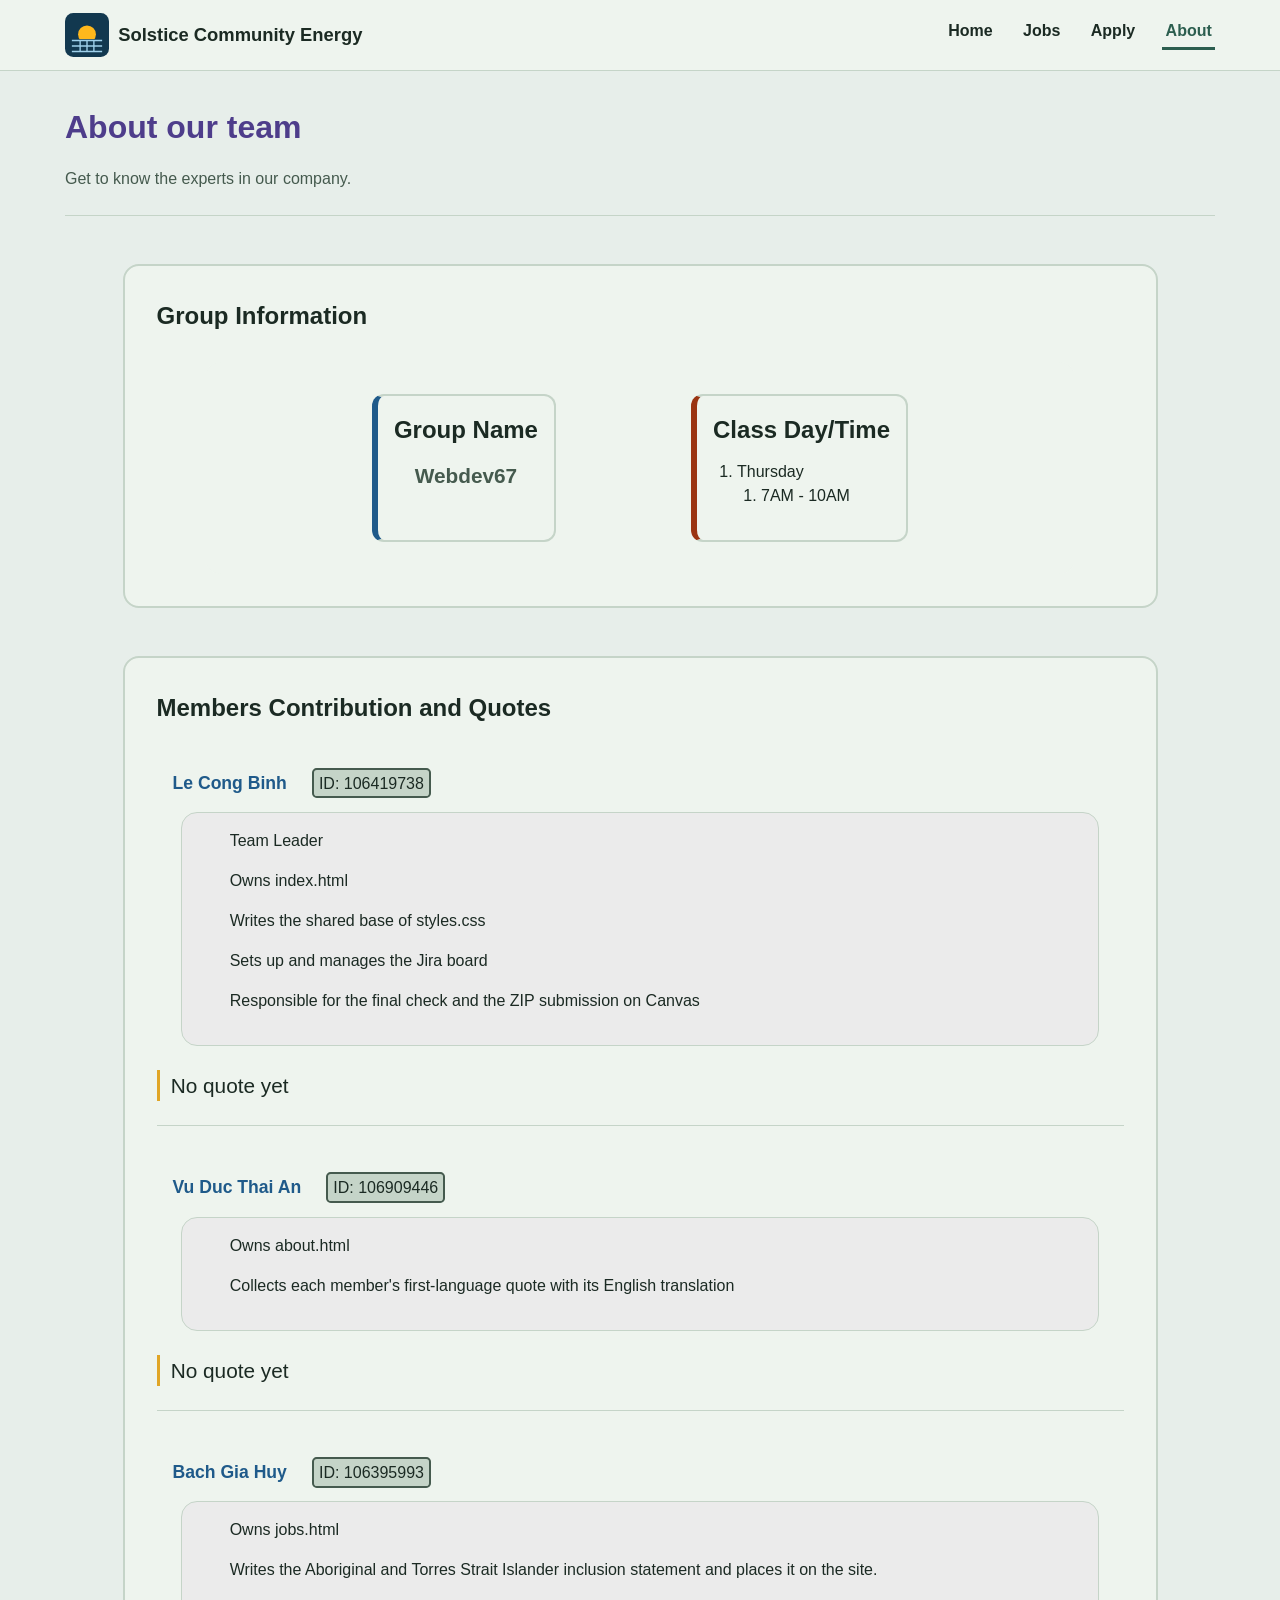
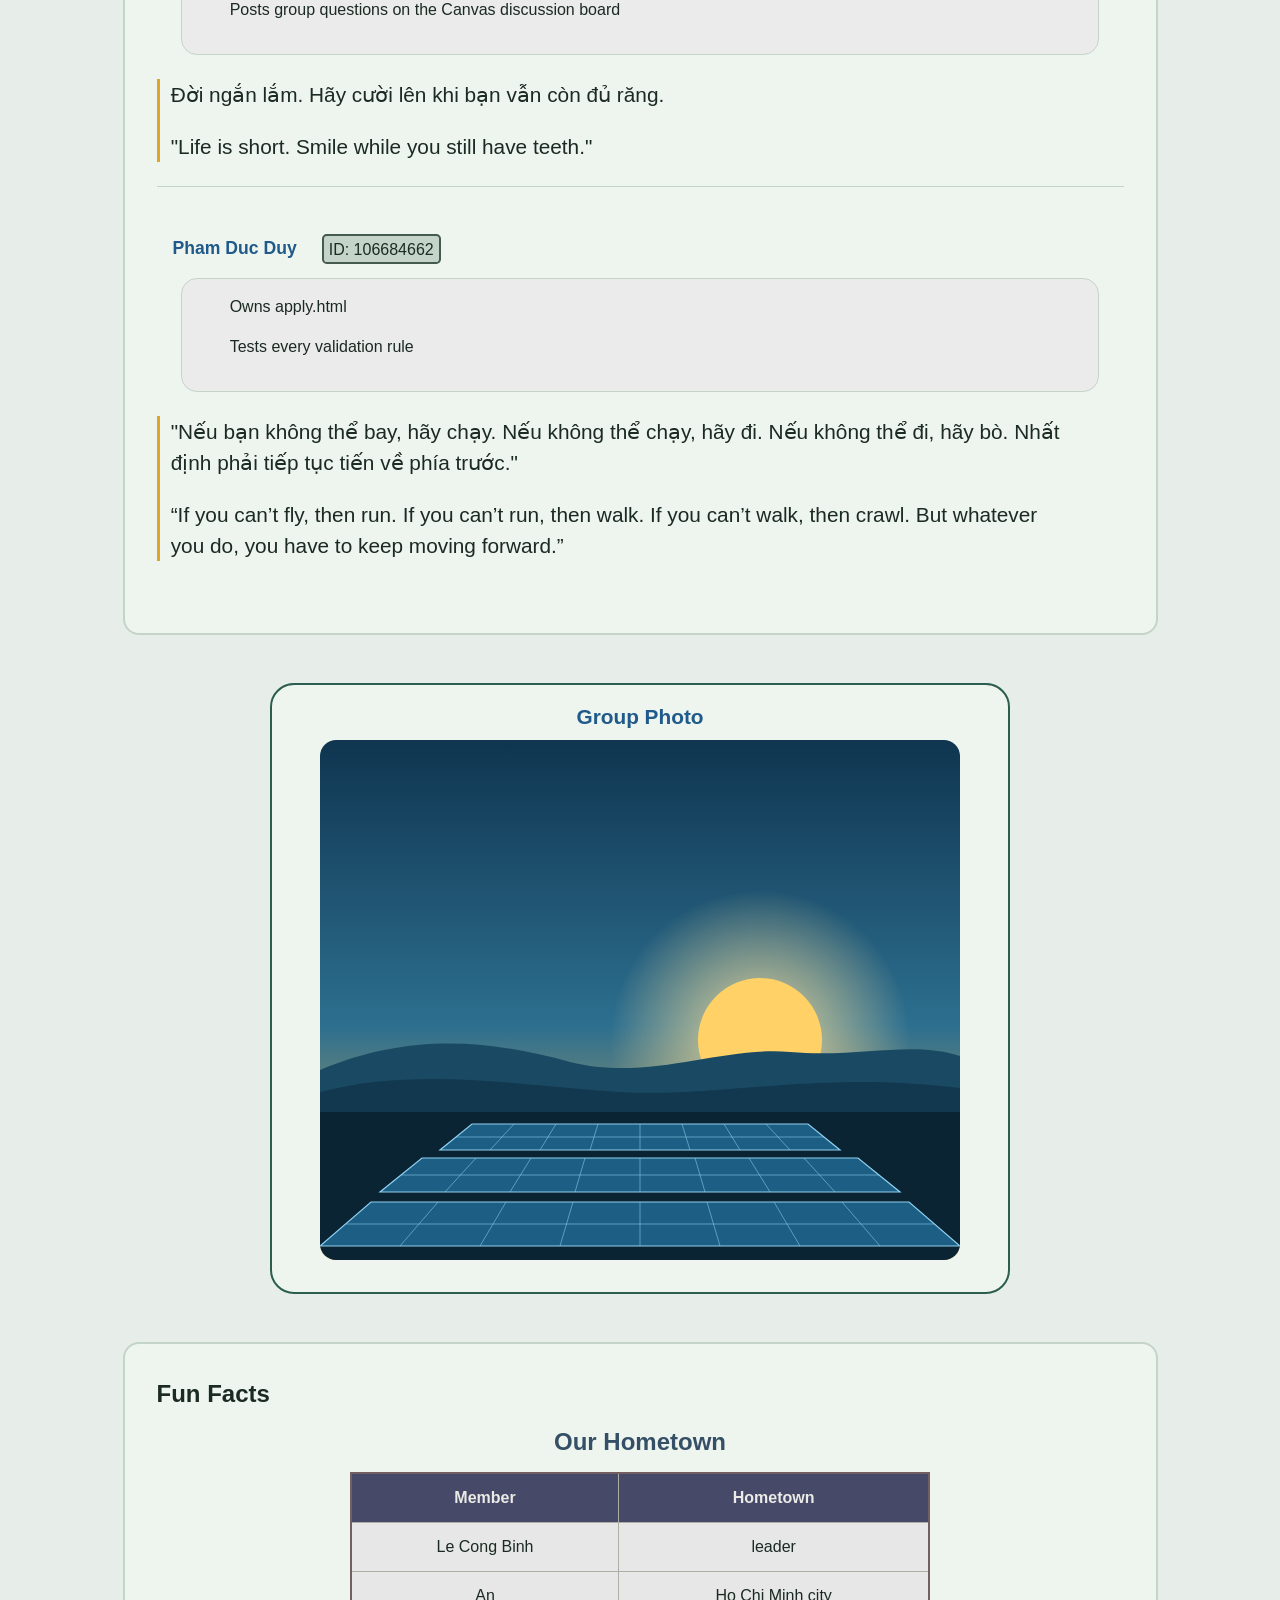
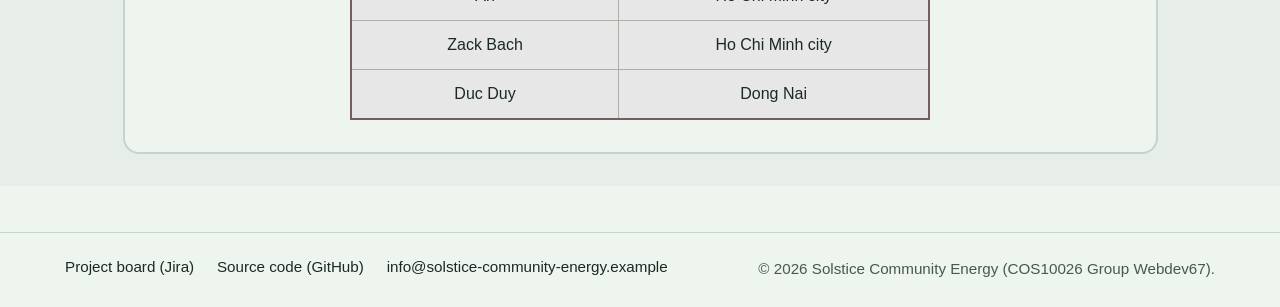
==== about.html @ 3aafe386 "pull from main" ====
<!DOCTYPE html>


<html lang="en-AU">


<head>

  <meta charset="utf-8">
  <meta name="viewport" content="width=device-width, initial-scale=1">
  <title>About | Solstice Community Energy Careers</title>
  <meta name="description" content="Meet the student team behind this fictional recruitment website.">

  <!-- EXTERNAL STYLESHEET -->
  <link rel="stylesheet" href="styles.css">


  <!-- EMBEDDED CSS -->
  <style>
    h1 {
        color: #4e3d8b;
    }
  </style>


</head>




<body class="page-about">


  <a class="skip-link" href="#main">Skip to main content</a>


  <header class="site-header">

    <div class="container header-inner">

      <!-- cOMPAMY LOGO AND NAME, CLICK WILL DIRECT TO HOME PAGE -->
      <a class="brand" href="index.html">
        <img src="images/logo.svg" width="44" height="44" alt="">
        <span>Solstice Community Energy</span>
      </a>


      <!-- NAV LINKS FOR HOME, JOBS, APPLY, ABOUT. -->
      <nav class="main-nav" aria-label="Main">
        <ul>
          <li><a href="index.html">Home</a></li>
          <li><a href="jobs.html">Jobs</a></li>
          <li><a href="apply.html">Apply</a></li>
          <li><a href="about.html" aria-current="page">About</a></li>
        </ul>
      </nav>


    </div>


  </header>

  <main id="main">

    <div class="container page-section">

      <h1>About our team</h1>

      <p class="SubTitle">Get to know the experts in our company.</p>

      <hr>


      <section class="section">
            <!-- Group's Class Day/Time using nested list -->

            <h2>Group Information</h2>

            <div class="section-row">

                <div class="GroupName">
                    <h2 id = "title">Group Name</h2>
                    <p id = "group-name">Webdev67</p>
                </div>

            
                <div class="ClassDayTime">
                    <h2>Class Day/Time</h2>

                    <ol>
                        <li>Thursday
                            <ol>
                                <li>7AM - 10AM</li>
                            </ol>
                        </li>
                    </ol>
                </div>

            </div>


        </section>


        <section class="section">
            <!-- Members' Contribution and Quotes -->

            <h2>Members Contribution and Quotes</h2>


            <dl class="member-section">

                <!-- INLINE CSS -->

                <!-- Cong Binh -->
                <dt>
                    <p style="display: inline;" class="StudentName">Le Cong Binh</p>
                    <p style="display: inline;" class="StudentID">ID: 106419738</p>
                </dt>
                <dd class="contributions">
                    <p>Team Leader</p>
                    <p>Owns index.html</p>
                    <p>Writes the shared base of styles.css</p>
                    <p>Sets up and manages the Jira board</p>
                    <p>Responsible for the final check and the ZIP submission on Canvas</p>
                </dd>

                <dd class="quote">
                    <p>No quote yet</p>
                </dd>

                <hr>

                <!-- Thai An -->
                <dt class="member-info">
                    <p class="StudentName">Vu Duc Thai An</p>
                    <p class="StudentID">ID: 106909446</p>
                </dt>
                <dd class="contributions">
                    <p>Owns about.html</p>
                    <p>Collects each member's first-language quote with its English translation</p>
                </dd>

                <dd class="quote">
                    <p>No quote yet</p>
                </dd>

                <hr>

                <!-- Gia Huy -->
                <dt class="member-info">
                    <p class="StudentName">Bach Gia Huy</p>
                    <p class="StudentID">ID: 106395993</p>
                </dt>
                <dd class="contributions">
                    <p>Owns jobs.html</p>
                    <p>Writes the Aboriginal and Torres Strait Islander inclusion statement and places it on the site.</p>
                    <p>Posts group questions on the Canvas discussion board</p>
                </dd>
                <dd class="quote">
                    <p>Đời ngắn lắm. Hãy cười lên khi bạn vẫn còn đủ răng.</p>
                    <p>"Life is short. Smile while you still have teeth."</p>
                </dd>

                <hr>

                <!-- Duc Duy -->
                <dt class="member-info">
                    <p class="StudentName">Pham Duc Duy</p>
                    <p class="StudentID">ID: 106684662</p>
                </dt>
                <dd class="contributions">
                    <p>Owns apply.html</p>
                    <p>Tests every validation rule</p>
                </dd>
                <dd class="quote">
                    <p>"Nếu bạn không thể bay, hãy chạy. Nếu không thể chạy, hãy đi. Nếu không thể đi, hãy bò. Nhất định phải tiếp tục tiến về phía trước."</p>
                    <p>“If you can’t fly, then run. If you can’t run, then walk. If you can’t walk, then crawl. But whatever you do, you have to keep moving forward.”</p>
                </dd>

            </dl>

        </section>


        <div>
            <figure class="GroupPhoto">
                <!-- Group Photo -->

                <figcaption>Group Photo</figcaption>
                <img src="./images/hero.svg" alt="placeholder photo for group photo">
            
            </figure>
        </div>


        <section class="section">

            <h2>Fun Facts</h2>

            <div class="FunFact">

                <table class="FunFactTable">
                    <caption>Our Hometown</caption>

                    <thead>

                        <tr>
                            <th>Member</th>
                            <th>Hometown</th>
                        </tr>

                    </thead>

                    <tbody>

                        <tr>
                            <td>Le Cong Binh</td>
                            <td>leader</td>
                        </tr>

                        <tr>
                            <td>An</td>
                            <td>Ho Chi Minh city</td>
                        </tr>

                        <tr>
                            <td>Zack Bach</td>
                            <td>Ho Chi Minh city</td>
                        </tr>

                        <tr>
                            <td>Duc Duy</td>
                            <td>Dong Nai</td>
                        </tr>

                    </tbody>
                </table>

            </div>

        </section>



    </div>


  </main>

  <footer class="site-footer">
    <div class="container footer-inner">
      <ul class="footer-links">
        <li><a href="https://defesttosiro.atlassian.net/jira/software/projects/RWP/boards/2/backlog" target="_blank">Project board (Jira)</a></li>
        <li><a href="https://github.com/congbinhle120203/COS10026_GroupProject1_Webdev67.git" target="_blank">Source code (GitHub)</a></li>
        <li><a href="mailto:info@solstice-community-energy.example">info@solstice-community-energy.example</a></li>
      </ul>
      <p>&copy; 2026 Solstice Community Energy (COS10026 Group Webdev67).</p>
    </div>
  </footer>
</body>
</html>
---- styles.css ----
/* ==========================================================================
   styles.css - Solstice Community Energy Careers
   COS10026 Applied Web Project Part 1 - Group G03 (Webdev67)
   ========================================================================== */


/* ==========================================================================
   1. COLOR VARIABLES & THEME
   ========================================================================== */
:root {
  --bg: #eef4ee;
  --ink: #1b2a23;
  --ink-muted: #455a4e;
  --primary: #2c5e4f;
  --accent: #e0a526;
  --line: #c5d4c8;
  --link: #1f5a8a;
  --focus: #9a3412;

  --font: Calibri, Arial, sans-serif;
  --font-mono: Consolas, monospace;
  --radius: 6px;
  --radius-lg: 12px;
  --maxw: 1150px;
}


/* ==========================================================================
   2. BASE STYLES
   ========================================================================== */
* {
  box-sizing: border-box;
}

body {
  margin: 0;
  font-family: var(--font);
  font-size: 16px;
  line-height: 1.5;
  color: var(--ink);
  background-color: var(--bg);
}

h1, h2, h3 {
  color: var(--ink);
  margin-top: 0;
}

h1 { font-size: 2em; margin-bottom: 0.5em; }
h2 { font-size: 1.5em; margin-bottom: 0.5em; }
h3 { font-size: 1.2em; margin-bottom: 0.5em; }

p {
  margin: 0 0 1em;
}

ul, ol {
  margin: 0 0 1em;
  padding-left: 1.5em;
}

li {
  margin-bottom: 0.35em;
}

a {
  color: var(--link);
}

a:hover {
  color: var(--primary);
}

img {
  max-width: 100%;
  height: auto;
  display: block;
}


.visually-hidden {
  position: absolute;
  width: 1px;
  height: 1px;
  padding: 0;
  margin: -1px;
  overflow: hidden;
  clip: rect(0, 0, 0, 0);
  white-space: nowrap;
  border: 0;
}


/* ==========================================================================
   3. LAYOUT CONTAINER
   ========================================================================== */
.container {
  width: 90%;
  max-width: var(--maxw);
  margin: 0 auto;
}

.page-section {
  padding: 2em 0;
}

.skip-link {
  position: absolute;
  top: -100px;
  left: 1rem;
  z-index: 9999;
  padding: 0.6rem 1.2rem;
  background-color: var(--primary);
  color: var(--bg);
  font-weight: bold;
  text-decoration: none;
  border-radius: 0 0 var(--radius) var(--radius);
  border: 2px solid var(--accent);
  transition: top 0.2s ease-in-out;
}


.skip-link:focus {
  top: 0;
  outline: 3px solid var(--focus);
  outline-offset: 2px;
}



/* ==========================================================================
   4. HEADER, NAVIGATION, BUTTONS & FOOTER
   ========================================================================== */
.site-header {
  background-color: var(--bg);
  border-bottom: 1px solid var(--line);
}

.header-inner {
  display: flex;
  flex-wrap: wrap;
  align-items: center;
  justify-content: space-between;
  padding: 0.8em 0;
}

.brand {
  display: flex;
  align-items: center;
  gap: 0.5em;
  color: var(--ink);
  font-size: 1.15em;
  font-weight: bold;
  text-decoration: none;
}

.main-nav ul {
  display: flex;
  flex-wrap: wrap;
  gap: 1.5em;
  margin: 0;
  padding: 0;
  list-style: none;
}

.main-nav a {
  display: inline-block;
  padding: 0.3em 0.2em;
  color: var(--ink);
  font-weight: bold;
  text-decoration: none;
  border-bottom: 3px solid transparent;
}

.main-nav a:hover {
  color: var(--primary);
  border-bottom-color: var(--primary);
}

.main-nav a[aria-current="page"] {
  color: var(--primary);
  border-bottom-color: var(--primary);
}

/* Buttons */
.button {
  display: inline-block;
  padding: 0.6em 1.2em;
  font-weight: bold;
  color: var(--bg);
  background-color: var(--primary);
  border: 2px solid var(--primary);
  border-radius: var(--radius);
  text-decoration: none;
  margin-right: 0.5em;
}

.button:hover {
  background-color: var(--ink);
  border-color: var(--ink);
  color: var(--bg);
}

/* Footer */
.site-footer {
  margin-top: 3em;
  padding: 1.5em 0;
  background-color: var(--bg);
  border-top: 1px solid var(--line);
  font-size: 0.95em;
}

.footer-inner {
  display: flex;
  flex-wrap: wrap;
  justify-content: space-between;
  align-items: center;
  gap: 1em;
}

.footer-links {
  display: flex;
  flex-wrap: wrap;
  gap: 1.5em;
  margin: 0;
  padding: 0;
  list-style: none;
}

.footer-links a {
  color: var(--ink);
  text-decoration: none;
}

.footer-links a:hover {
  text-decoration: underline;
}

.site-footer p {
  margin: 0;
  color: var(--ink-muted);
}


/* ==========================================================================
   5. PAGE: index.html (Owner: Le Cong Binh - Scope: .page-home)
   ========================================================================== */

/* hero banner */
.page-home .hero {
  padding: 2.5em 0;
  background-color: #d7e8dc;
  border-bottom: 2px solid var(--line);
}

/* two columns using flexbox */
.page-home .hero-inner {
  display: flex;
  align-items: center;
  justify-content: space-between;
  gap: 2em;
}

.page-home .hero-copy {
  flex: 1;
}

.page-home .hero-media {
  flex: 1;
}

.page-home .hero .lead {
  font-size: 1.1em;
  color: var(--ink-muted);
}

.page-home .hero-image {
  border-radius: 12px;
  border: 2px solid var(--line);
}

/* secondary outline button on home hero */
.page-home .button-secondary {
  background-color: transparent;
  color: var(--ink);
  border: 2px solid var(--ink-muted);
}

.page-home .button-secondary:hover {
  background-color: var(--line);
  color: var(--ink);
}

/* white box section */
.page-home .section {
  margin-top: 2em;
  padding: 1.5em;
  background-color: var(--bg);
  border: 2px solid var(--line);
  border-radius: 12px;
}

/* stats row using flexbox */
.page-home .stats-row {
  display: flex;
  flex-wrap: wrap;
  gap: 1em;
  margin-top: 1em;
}

.page-home .stat-box {
  flex: 1;
  min-width: 150px;
  padding: 1em;
  background-color: var(--bg);
  border: 1px solid var(--line);
  border-radius: 6px;
  text-align: center;
}

.page-home .stat-number {
  font-size: 1.6em;
  font-weight: bold;
  color: var(--primary);
  margin-bottom: 0.2em;
}

.page-home .stat-label {
  margin-bottom: 0;
  color: var(--ink-muted);
}

/* projects table */
.page-home .data-table {
  width: 100%;
  border-collapse: collapse;
  margin-top: 1em;
}

.page-home .data-table caption {
  text-align: left;
  font-weight: bold;
  padding-bottom: 0.5em;
}

.page-home .data-table th,
.page-home .data-table td {
  padding: 0.6em;
  border: 1px solid var(--line);
  text-align: left;
}

.page-home .data-table thead th {
  background-color: var(--primary);
  color: var(--bg);
}

.page-home .data-table tbody th,
.page-home .data-table tfoot th,
.page-home .data-table tfoot td {
  background-color: var(--bg);
  font-weight: bold;
}


/* ==========================================================================
   6. PAGE: jobs.html (Owner: Bach Gia Huy - Scope: .page-jobs)
   ========================================================================== */
.page-jobs .jobs-header {
  padding: 2.5rem 0 1.5rem;
  border-bottom: 1px solid var(--line);
  margin-bottom: 2rem;
}

.page-jobs .jobs-intro {
  color: var(--ink-muted);
  font-size: 1.15rem;
  max-width: 42rem;
  margin-bottom: 0;
}

.page-jobs .jobs-layout {
  padding-bottom: 2rem;
}

/* Mandatory Clearfix for 25% Floated Aside */
.page-jobs .jobs-layout::after {
  content: "";
  display: table;
  clear: both;
}

.page-jobs .jobs-main {
  width: 71%;
  float: left;
}

/* Floated Sidebar Aside (25% Width Float Right) */
.page-jobs aside.jobs-sidebar {
  width: 25%;
  float: right;
  margin: 0 0 2rem 4%;
  padding: 1.5rem;
  background-color: var(--bg);
  border: 2px solid var(--primary);
  border-top: 6px solid var(--accent);
  border-radius: var(--radius-lg);
}

.page-jobs aside.jobs-sidebar h2 {
  font-size: 1.3rem;
  color: var(--primary);
  margin-top: 0;
  margin-bottom: 0.75rem;
}

.page-jobs aside.jobs-sidebar h3 {
  font-size: 1.05rem;
  margin-top: 1.25rem;
  margin-bottom: 0.5rem;
  color: var(--ink);
}

.page-jobs aside.jobs-sidebar p {
  font-size: 0.95rem;
  color: var(--ink-muted);
}

/* Job Description Cards */
.page-jobs .job-card {
  background-color: var(--bg);
  border: 1px solid var(--line);
  border-left: 5px solid var(--primary);
  border-radius: var(--radius-lg);
  padding: 2rem;
  margin-bottom: 2rem;
}

.page-jobs .job-card:nth-of-type(even) {
  border-left-color: var(--accent);
}

.page-jobs .job-card-header {
  display: flex;
  flex-wrap: wrap;
  justify-content: space-between;
  align-items: flex-start;
  gap: 0.75rem 1rem;
  padding-bottom: 1rem;
  margin-bottom: 1.25rem;
  border-bottom: 1px solid var(--line);
}

.page-jobs .job-card h2 {
  font-size: 1.6rem;
  color: var(--ink);
  margin: 0;
}

.page-jobs .job-ref {
  display: inline-block;
  font-family: var(--font-mono);
  font-size: 0.9rem;
  font-weight: bold;
  letter-spacing: 0.05em;
  color: var(--primary);
  background-color: var(--bg);
  border: 1px solid var(--primary);
  padding: 0.25rem 0.65rem;
  border-radius: var(--radius);
}

.page-jobs .job-meta {
  display: flex;
  flex-wrap: wrap;
  gap: 0.5rem 1.5rem;
  list-style: none;
  padding: 0;
  margin: 0 0 1.25rem;
  font-size: 0.95rem;
  color: var(--ink-muted);
}

.page-jobs .job-meta strong {
  color: var(--ink);
}

.page-jobs .job-card h3 {
  font-size: 1.15rem;
  color: var(--primary);
  margin-top: 1.5rem;
  margin-bottom: 0.5rem;
}

.page-jobs .job-card ul,
.page-jobs .job-card ol,
.page-jobs aside.jobs-sidebar ul,
.page-jobs aside.jobs-sidebar ol {
  margin: 0 0 1.25rem;
  padding-left: 1.4rem;
}

.page-jobs .job-card ul li::marker {
  color: var(--primary);
}

.page-jobs .job-card ol li::marker,
.page-jobs aside.jobs-sidebar ol li::marker {
  color: var(--primary);
  font-weight: bold;
}

.page-jobs .job-actions {
  margin-top: 1.5rem;
  padding-top: 1.25rem;
  border-top: 1px solid var(--line);
  display: flex;
  flex-wrap: wrap;
  gap: 0.75rem;
}

/* Acknowledgement of Country Card */
.page-jobs .country-ack {
  clear: both;
  background-color: var(--bg);
  border: 1px dashed var(--line);
  border-left: 4px solid var(--accent);
  border-radius: 0.5rem;
  padding: 1.5rem 1.75rem;
  margin-bottom: 2rem;
}

.page-jobs .country-heading {
  margin-top: 0;
  margin-bottom: 0.6rem;
  font-size: 1.15rem;
  color: var(--ink);
}

.page-jobs .country-ack p {
  margin: 0;
  font-size: 0.95rem;
  line-height: 1.6;
  color: var(--ink-muted);
}



/* ==========================================================================
   7. PAGE: apply.html (Owner: Pham Duc Duy - Scope: .page-apply)
   ========================================================================== */
.page-apply .page-intro{
  text-align: center;
  font-size: 2.25rem;
  font-family: Georgia, serif;
  color: black;
  margin: 0 auto 0.5rem auto;
}
.page-apply #description {
  text-align: center;
  max-width: 42rem;
  margin: 0 auto 2rem auto;
}

.page-apply h2{
  font-size: 1.75rem;
  color: #1a1a1a;
  margin-top: 0;
  margin-bottom: 1.5rem;
  border-bottom: 1px solid gray;
  padding-bottom: 0.5rem;
}

.page-apply .apply_form {
  max-width: 750px;
  margin: 0 auto;
  background-color: white;
  border: 1px solid #d0d7de;
  border-left: 6px solid #1e4d40;
  border-radius: 12px;
  padding: 2rem;
  box-shadow: 0 4px 12px rgba(0, 0, 0, 0.05);
  box-sizing: border-box;  
}
.page-apply .information {
  display: grid;
  grid-template-columns: repeat(2, 1fr);
  gap: 1.25rem 1.5rem;
  border: none;
  padding: 0;
  margin: 0;
}
.page-apply .information > p:first-child,
.page-apply .information p:nth-child(6),
.page-apply .gender_form,
.page-apply .skills_form {
  grid-column: 1 / -1;
}

.page-apply .information legend {
  font-weight: bold;
  font-size: 1.25rem;
  padding: 0 0.5rem;
  text-align: center;
}
.page-apply .apply_form p {
  display: flex;
  flex-direction: column;
  gap: 0.4rem;
  margin: 0;
}

.page-apply .apply_form label {
  font-weight: 600;
  font-size: 1rem;
  color: #222222;
}

.page-apply .apply_form input[type="text"],
.page-apply .apply_form input[type="email"],
.page-apply .apply_form input[type="tel"],
.page-apply .apply_form input[type="date"],
.page-apply .apply_form select,
.page-apply .apply_form textarea {
  width: 100%; 
  padding: 0.65rem 0.85rem;
  border: 1px solid #b0bec5;
  border-radius: 8px;
  font-size: 1rem;
  background-color: white;
  box-sizing: border-box;
}

.page-apply .required {
  color: #d9383a;
  font-weight: bold;
  margin-left: 0.25rem;
}

.page-apply .apply_form textarea {
  min-height: 90px;
  resize: none;
  margin-top: 0.4rem;
}
.page-apply .gender_form {
  grid-column: auto;
  margin: 0;
}
.page-apply .gender_form,
.page-apply .skills_form {
  border: 1px solid #d0d7de;
  border-radius: 8px;
  padding: 1rem 1.25rem;
  margin: 0.5rem 0;
  background-color: white;
  display: flex;
  flex-wrap: wrap;
  gap: 1.5rem;
  align-items: center;
}

.page-apply .gender_form legend,
.page-apply .skills_form legend {
  font-weight: bold;
  font-size: 1rem;
  padding: 0 0.5rem;
  color: black;
}

.page-apply .skills_form, 
.page-apply .gender_form {
  display: flex;
  flex-wrap: wrap;
  gap: 1.5rem;
  align-items: center;
}

.page-apply .gender_form label,
.page-apply .skills_form label {
  display: inline-flex;
  align-items: center;
  gap: 0.4rem;
  font-weight: normal;
  font-size: 0.9rem;
  cursor: pointer;
}

.page-apply .skills_form label:last-child {
  width: 100%;
  display: flex;
  flex-direction: column;
  align-items: flex-start;
  font-weight: 600;
  margin-top: 0.5rem;
}

.page-apply input[type="radio"],
.page-apply input[type="checkbox"] {
  accent-color: #1e4d40;
  width: 1.05rem;
  height: 1.05rem;
}

.page-apply input[type="submit"],
.page-apply input[type="reset"] {
  font-weight: bold;
  font-size: 0.95rem;
  padding: 0.65rem 1.75rem;
  border-radius: 20px;
  margin-top: 1.5rem;
  margin-right: 0.5rem;
  cursor: pointer;
}

.page-apply input[type="submit"] {
  background-color: green;
  color: white;
  border: none;
}

.page-apply input[type="submit"]:hover {
  background-color: darkgreen;
}

.page-apply input[type="reset"] {
  border: 1px solid gray;
}

.page-apply input[type="reset"]:hover {
  background-color: rgb(227, 224, 224);
}
/* ==========================================================================
   8. PAGE: about.html (Owner: Vu Duc Thai An - Scope: .page-about)
   ========================================================================== */

.page-about main {
  background-color: #e7eeea;
}

.page-about .section {
  display: flex;
  flex-direction: column;
  width: 90%;
  max-width: var(--maxw);
  margin: 3rem auto auto;
  padding: 2rem;
  background-color: var(--bg);
  border-radius: 1rem;
  border: 2px solid var(--line);
}

.page-about .section-row {
  display: flex;
  flex-wrap: nowrap;
  justify-content: space-evenly;
  width: 90%;
  max-width: var(--maxw);
  margin: 1rem auto auto;
  padding: 2rem;
  background-color: var(--bg);
  border-radius: 1rem;
}

.page-about .SubTitle {
  color: var(--ink-muted);
}

.page-about #group-name {
  text-align: center;
  font-size: 1.3rem;
  font-weight: bold;
  color: var(--ink-muted);
}

.page-about .member-section dt {
  margin: 1rem;
}

.page-about .StudentID {
  width: auto;
  text-align: center;
  margin: 0.5rem 1.3rem;
  border: 2px solid var(--ink-muted);
  padding: 0.3rem;
  border-radius: 0.3em;
  background-color: var(--line);
}

.page-about .StudentName {
  font-size: 1.1rem;
  font-weight: bold;
  color: var(--link);
}

.page-about .quote {
  margin: 1.5rem 0;
  width: 95%;
  padding-left: 0.7rem;
  border-left: 3px solid var(--accent);
  font-size: 1.3rem;
}

.page-about hr {
  margin: 1.5rem 0 3rem;
  border: none;
  border-top: 1px solid var(--line);
}

.page-about div.GroupName {
  border: 2px solid var(--line);
  border-radius: var(--radius-lg);
  background-color: var(--bg);
  border-left-color: var(--link);
  border-left-width: var(--radius);
  padding: 1rem;
}

.page-about div.ClassDayTime {
  border: 2px solid var(--line);
  border-radius: var(--radius-lg);
  background-color: var(--bg);
  border-left-color: var(--focus);
  border-left-width: var(--radius);
  padding: 1rem;
}

.page-about .member-info p {
  display: inline;
}

.page-about .contributions {
  margin: auto;
  width: 95%;
  padding: 1rem 3rem;
  background-color: #ebebeb;
  border-radius: 1rem;
  border: 1px solid var(--line);
}

.page-about figure.GroupPhoto {
  display: flex;
  flex-direction: column;
  align-items: center;
  text-align: center;
  width: fit-content;
  margin: 3rem auto;
  border: 2px solid var(--primary);
  border-radius: 1.5rem;
  padding: 1rem 3rem 2rem;
  background-color: var(--bg);
}

.page-about figure.GroupPhoto figcaption {
  font-weight: bold;
  font-size: 1.3rem;
  color: var(--link);
  margin-bottom: 0.5rem;
}

.page-about figure.GroupPhoto img {
  border-radius: 1rem;
}

.page-about .FunFact {
  display: flex;
  flex-direction: column;
  align-items: center;
}

.page-about .FunFactTable {
  border: 2px solid #735f5f;
  background-color: #e7e7e7;
  width: 60%;
  text-align: center;
  border-collapse: collapse;
}

.page-about .FunFactTable caption {
  font-size: 1.5rem;
  font-weight: bold;
  color: #355066;
  margin-bottom: 0.75rem;
}

.page-about .FunFactTable th,
.page-about .FunFactTable td {
  padding: 0.75rem;
  border: 1px solid #aeada6;
}

.page-about .FunFactTable thead {
  background-color: #464967;
  color: #eaeae6;
}

.page-about .FunFactTable td:hover, .page-about .FunFactTable th:hover {
  background-color: #e0a526;
}


/* ==========================================================================
   9. RESPONSIVE MEDIA QUERIES
   ========================================================================== */
@media (max-width: 768px) {
  .page-home .hero-inner {
    flex-direction: column;
    text-align: center;
  }
}

@media screen and (max-width: 768px) {
  .page-apply .apply_form {
    padding: 1.25rem;
  }

  .page-apply .information {
    grid-template-columns: 1fr;
    gap: 1rem;
  }

  .page-apply .gender_form {
    flex-direction: column;
    align-items: flex-start;
    gap: 0.75rem;
  }

  .page-apply input[type="submit"],
  .page-apply input[type="reset"] {
    width: 100%;
    margin-right: 0;
  }
}
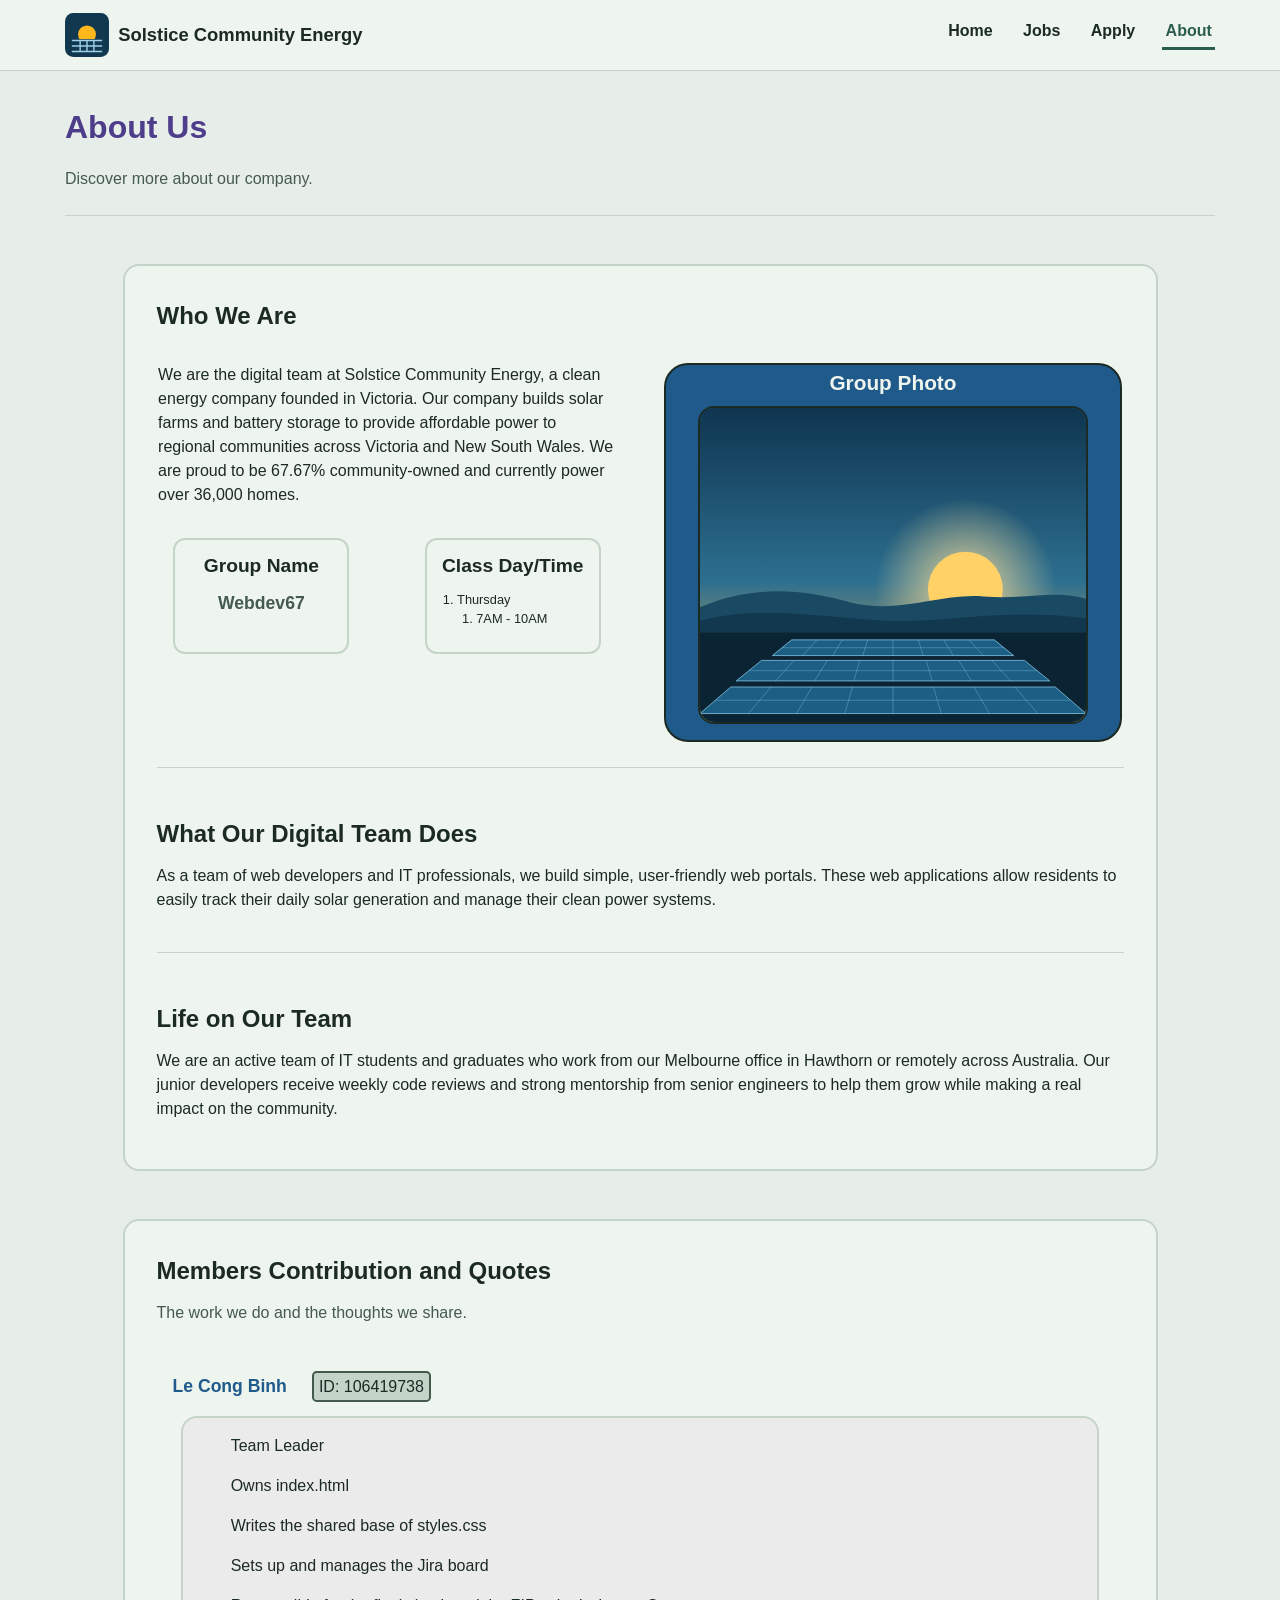
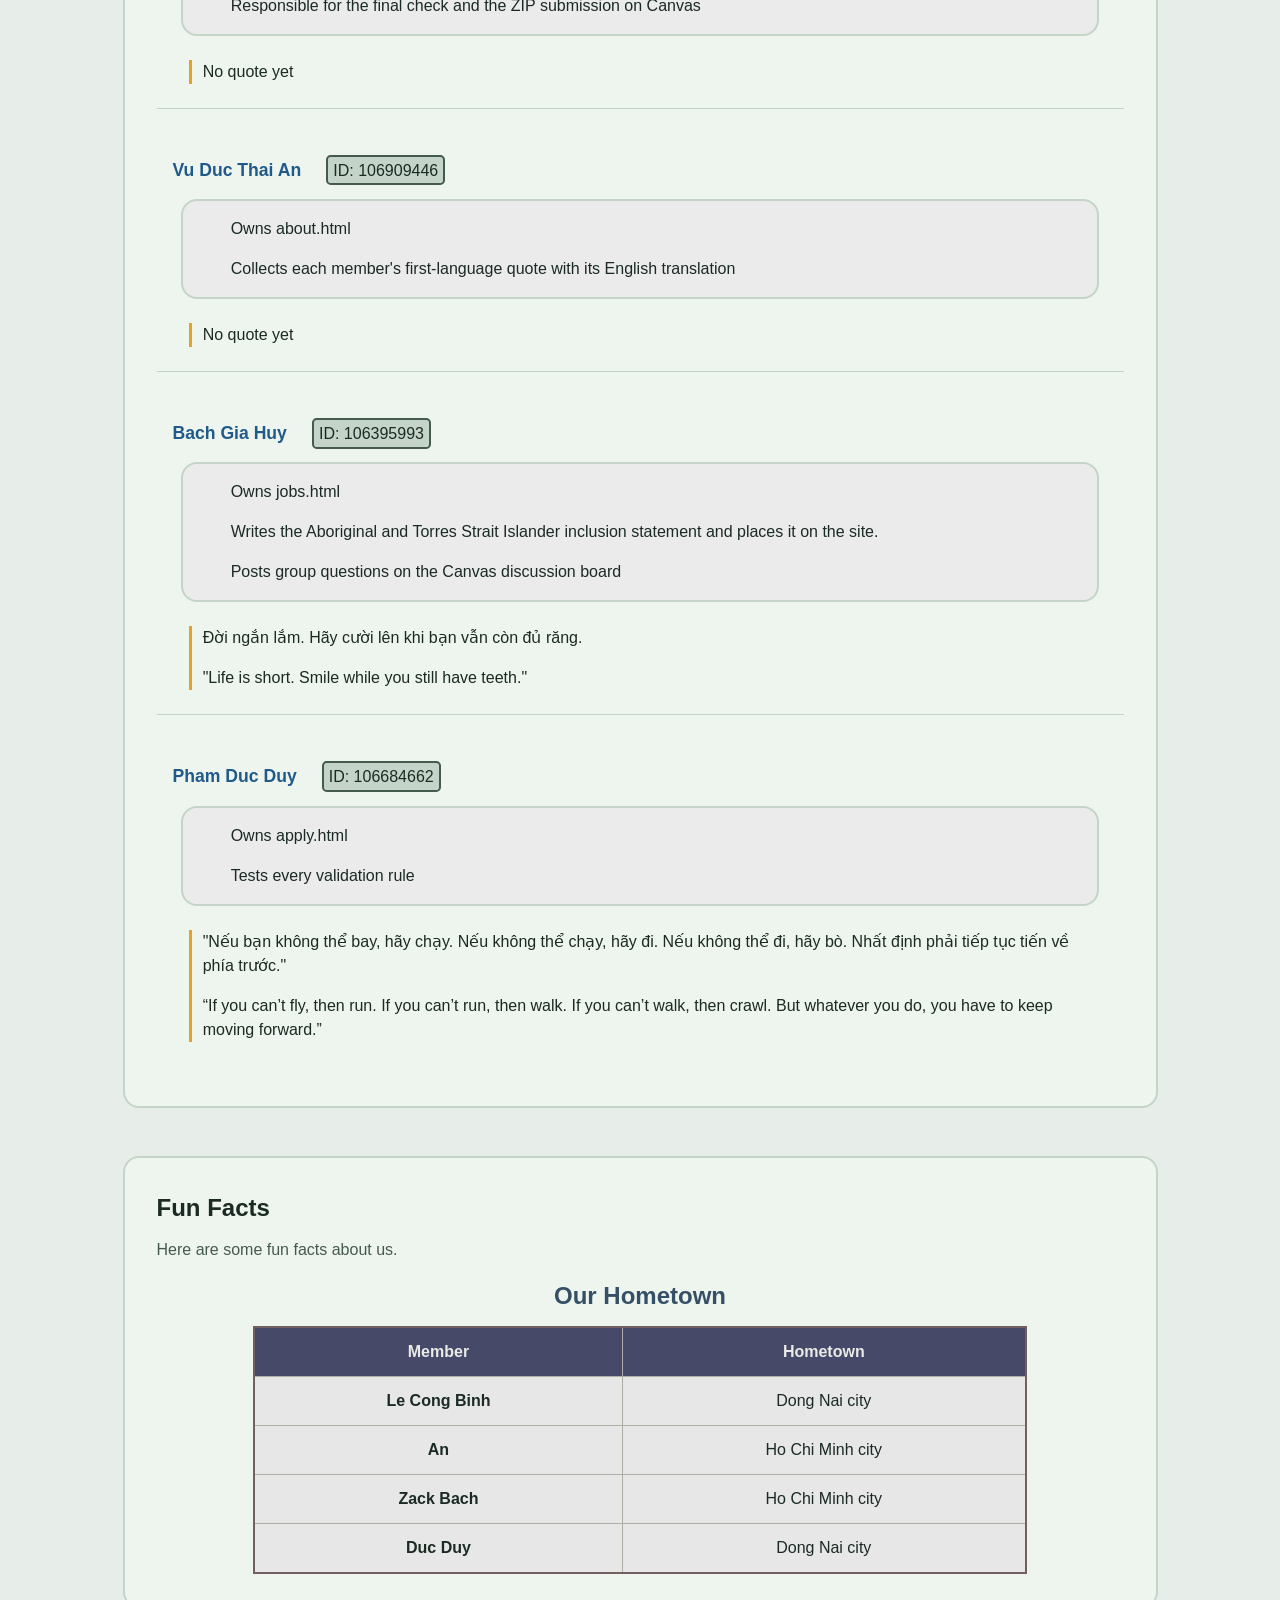
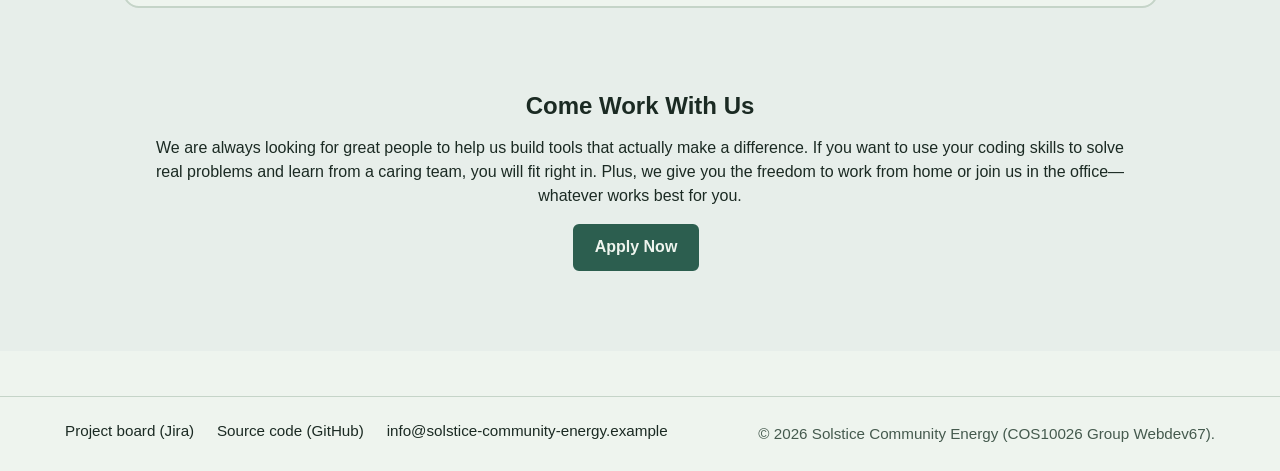
==== commit 5525b6eb: "Update About page content, layout and styling" ====
--- a/about.html
+++ b/about.html
@@ -65,40 +65,72 @@
 
     <div class="container page-section">
 
-      <h1>About our team</h1>
-
-      <p class="SubTitle">Get to know the experts in our company.</p>
-
-      <hr>
-
-
-      <section class="section">
+        <h1>About Us</h1>
+
+        <p class="SubTitle">Discover more about our company.</p>
+
+        <hr>
+
+
+        <section class="section">
             <!-- Group's Class Day/Time using nested list -->
 
-            <h2>Group Information</h2>
+            <h2>Who We Are</h2>
 
             <div class="section-row">
 
-                <div class="GroupName">
-                    <h2 id = "title">Group Name</h2>
-                    <p id = "group-name">Webdev67</p>
+                <div class="group-content">
+
+                    <p>We are the digital team at Solstice Community Energy, a clean energy company founded in Victoria. Our company builds solar farms and battery storage to provide affordable power to regional communities across Victoria and New South Wales. We are proud to be 67.67% community-owned and currently power over 36,000 homes.</p>
+
+                    <div class="section-row">
+
+                        <div class="GroupName">
+                            <h2 class = "card-title">Group Name</h2>
+                            <p class = "group-name">Webdev67</p>
+                        </div>
+
+                        <!-- Class Day/time using nested list! -->
+                        <div class="ClassDayTime">
+                            <h2 class = "card-title">Class Day/Time</h2>
+
+                            <ol>
+                                <li>Thursday
+                                    <ol>
+                                        <li>7AM - 10AM</li>
+                                    </ol>
+                                </li>
+                            </ol>
+                        </div>
+
+                    </div>
+
                 </div>
 
-            
-                <div class="ClassDayTime">
-                    <h2>Class Day/Time</h2>
-
-                    <ol>
-                        <li>Thursday
-                            <ol>
-                                <li>7AM - 10AM</li>
-                            </ol>
-                        </li>
-                    </ol>
+                <div class="group-photo">
+                    <!-- Figure with border and caption! -->
+                    <figure class="GroupPhoto">
+                        <!-- Group Photo -->
+
+                        <figcaption>Group Photo</figcaption>
+                        <img src="./images/hero.svg" alt="placeholder photo for group photo">
+                    
+                    </figure>
                 </div>
 
             </div>
 
+            <hr>
+
+            <h2>What Our Digital Team Does</h2>
+
+            <p>As a team of web developers and IT professionals, we build simple, user-friendly web portals. These web applications allow residents to easily track their daily solar generation and manage their clean power systems.</p>
+
+            <hr>
+
+            <h2>Life on Our Team</h2>
+
+            <p>We are an active team of IT students and graduates who work from our Melbourne office in Hawthorn or remotely across Australia. Our junior developers receive weekly code reviews and strong mentorship from senior engineers to help them grow while making a real impact on the community.</p>
 
         </section>
 
@@ -108,6 +140,7 @@
 
             <h2>Members Contribution and Quotes</h2>
 
+            <p class="SubTitle">The work we do and the thoughts we share.</p>
 
             <dl class="member-section">
 
@@ -184,20 +217,12 @@
         </section>
 
 
-        <div>
-            <figure class="GroupPhoto">
-                <!-- Group Photo -->
-
-                <figcaption>Group Photo</figcaption>
-                <img src="./images/hero.svg" alt="placeholder photo for group photo">
-            
-            </figure>
-        </div>
-
 
         <section class="section">
 
             <h2>Fun Facts</h2>
+
+            <p class="SubTitle">Here are some fun facts about us.</p>
 
             <div class="FunFact">
 
@@ -216,27 +241,43 @@
                     <tbody>
 
                         <tr>
-                            <td>Le Cong Binh</td>
-                            <td>leader</td>
-                        </tr>
-
-                        <tr>
-                            <td>An</td>
+                            <td class="table-name">Le Cong Binh</td>
+                            <td>Dong Nai city</td>
+                        </tr>
+
+                        <tr>
+                            <td class="table-name">An</td>
                             <td>Ho Chi Minh city</td>
                         </tr>
 
                         <tr>
-                            <td>Zack Bach</td>
+                            <td class="table-name">Zack Bach</td>
                             <td>Ho Chi Minh city</td>
                         </tr>
 
                         <tr>
-                            <td>Duc Duy</td>
-                            <td>Dong Nai</td>
+                            <td class="table-name">Duc Duy</td>
+                            <td>Dong Nai city</td>
                         </tr>
 
                     </tbody>
                 </table>
+
+            </div>
+
+        </section>
+
+        <section class="floating-section">
+
+            <div class="join-section">
+
+                <h2>Come Work With Us</h2>
+
+                <p>We are always looking for great people to help us build tools that actually make a difference. If you want to use your coding skills to solve real problems and learn from a caring team, you will fit right in. Plus, we give you the freedom to work from home or join us in the office—whatever works best for you.</p>
+
+                <p>
+                    <a class="button" href="apply.html">Apply Now</a>
+                </p>
 
             </div>
 
@@ -260,4 +301,4 @@
     </div>
   </footer>
 </body>
-</html>+</html>
--- a/styles.css
+++ b/styles.css
@@ -551,50 +551,25 @@
    ========================================================================== */
 .page-apply .page-intro{
   text-align: center;
-  font-size: 2.25rem;
-  font-family: Georgia, serif;
-  color: black;
-  margin: 0 auto 0.5rem auto;
-}
-.page-apply #description {
-  text-align: center;
-  max-width: 42rem;
-  margin: 0 auto 2rem auto;
-}
-
+  margin: auto;
+  margin-bottom: 10px;
+}
 .page-apply h2{
-  font-size: 1.75rem;
-  color: #1a1a1a;
-  margin-top: 0;
-  margin-bottom: 1.5rem;
-  border-bottom: 1px solid gray;
-  padding-bottom: 0.5rem;
-}
-
+  text-align: center;
+  font-size: 1.5rem;
+}
 .page-apply .apply_form {
-  max-width: 750px;
+  max-width: 700px;
   margin: 0 auto;
+  padding: 1.5rem;
+  border: 1px solid gray;
+  border-radius: 10px;  
+}
+.page-apply .information {
+  border: 1px solid gray;
+  border-radius: 8px;
+  padding: 1.5rem;
   background-color: white;
-  border: 1px solid #d0d7de;
-  border-left: 6px solid #1e4d40;
-  border-radius: 12px;
-  padding: 2rem;
-  box-shadow: 0 4px 12px rgba(0, 0, 0, 0.05);
-  box-sizing: border-box;  
-}
-.page-apply .information {
-  display: grid;
-  grid-template-columns: repeat(2, 1fr);
-  gap: 1.25rem 1.5rem;
-  border: none;
-  padding: 0;
-  margin: 0;
-}
-.page-apply .information > p:first-child,
-.page-apply .information p:nth-child(6),
-.page-apply .gender_form,
-.page-apply .skills_form {
-  grid-column: 1 / -1;
 }
 
 .page-apply .information legend {
@@ -607,13 +582,12 @@
   display: flex;
   flex-direction: column;
   gap: 0.4rem;
-  margin: 0;
+  margin-bottom: 1.2rem;
 }
 
 .page-apply .apply_form label {
   font-weight: 600;
-  font-size: 1rem;
-  color: #222222;
+  font-size: 1.25rem;
 }
 
 .page-apply .apply_form input[type="text"],
@@ -622,113 +596,47 @@
 .page-apply .apply_form input[type="date"],
 .page-apply .apply_form select,
 .page-apply .apply_form textarea {
-  width: 100%; 
-  padding: 0.65rem 0.85rem;
-  border: 1px solid #b0bec5;
-  border-radius: 8px;
+  width: 600px; 
+  border: 1px solid #ccc;
+  border-radius: 4px;
   font-size: 1rem;
-  background-color: white;
   box-sizing: border-box;
-}
-
-.page-apply .required {
-  color: #d9383a;
-  font-weight: bold;
-  margin-left: 0.25rem;
-}
-
-.page-apply .apply_form textarea {
-  min-height: 90px;
-  resize: none;
-  margin-top: 0.4rem;
-}
-.page-apply .gender_form {
-  grid-column: auto;
-  margin: 0;
 }
 .page-apply .gender_form,
 .page-apply .skills_form {
-  border: 1px solid #d0d7de;
-  border-radius: 8px;
-  padding: 1rem 1.25rem;
-  margin: 0.5rem 0;
-  background-color: white;
+  border: 1px solid #e0e0e0;
+  border-radius: 6px;
+  padding: 1rem;
+  margin-bottom: 1.2rem;
+}
+
+.page-apply .skills_form, 
+.page-apply .gender_form {
   display: flex;
   flex-wrap: wrap;
   gap: 1.5rem;
   align-items: center;
 }
 
-.page-apply .gender_form legend,
-.page-apply .skills_form legend {
-  font-weight: bold;
+.page-apply .skills_form label,
+.page-apply .gender_form label{
+  font-weight: normal;
   font-size: 1rem;
-  padding: 0 0.5rem;
-  color: black;
-}
-
-.page-apply .skills_form, 
-.page-apply .gender_form {
-  display: flex;
-  flex-wrap: wrap;
-  gap: 1.5rem;
-  align-items: center;
-}
-
-.page-apply .gender_form label,
-.page-apply .skills_form label {
-  display: inline-flex;
-  align-items: center;
-  gap: 0.4rem;
-  font-weight: normal;
-  font-size: 0.9rem;
-  cursor: pointer;
-}
-
-.page-apply .skills_form label:last-child {
-  width: 100%;
-  display: flex;
-  flex-direction: column;
-  align-items: flex-start;
-  font-weight: 600;
-  margin-top: 0.5rem;
-}
-
-.page-apply input[type="radio"],
-.page-apply input[type="checkbox"] {
-  accent-color: #1e4d40;
-  width: 1.05rem;
-  height: 1.05rem;
+  
 }
 
 .page-apply input[type="submit"],
 .page-apply input[type="reset"] {
-  font-weight: bold;
-  font-size: 0.95rem;
-  padding: 0.65rem 1.75rem;
-  border-radius: 20px;
-  margin-top: 1.5rem;
-  margin-right: 0.5rem;
+  padding: 0.75rem 1.5rem;
+   margin-top: 10px;
+  font-size: 1rem;
+  font-weight: bold;
+  border: 1px solid gray;
+  border-radius: 4px;
   cursor: pointer;
 }
 
-.page-apply input[type="submit"] {
-  background-color: green;
-  color: white;
-  border: none;
-}
-
-.page-apply input[type="submit"]:hover {
-  background-color: darkgreen;
-}
-
-.page-apply input[type="reset"] {
-  border: 1px solid gray;
-}
-
-.page-apply input[type="reset"]:hover {
-  background-color: rgb(227, 224, 224);
-}
+
 /* ==========================================================================
    8. PAGE: about.html (Owner: Vu Duc Thai An - Scope: .page-about)
    ========================================================================== */
@@ -736,7 +644,7 @@
 .page-about main {
   background-color: #e7eeea;
 }
-
+/* block-like section with borders and color for background */
 .page-about .section {
   display: flex;
   flex-direction: column;
@@ -749,26 +657,31 @@
   border: 2px solid var(--line);
 }
 
-.page-about .section-row {
-  display: flex;
-  flex-wrap: nowrap;
-  justify-content: space-evenly;
+/* a section without borders and background color */
+.page-about .floating-section {
+  display: flex;
+  flex-direction: column;
   width: 90%;
   max-width: var(--maxw);
+  margin: 3rem auto auto;
+  padding: 2rem;
+  border-radius: 1rem;
+}
+
+.page-about .section-row {
+  display: flex;
+  flex-wrap: nowrap;
+  justify-content: space-between;
+  gap: 3em;
+  width: 100%;
+  max-width: var(--maxw);
   margin: 1rem auto auto;
-  padding: 2rem;
+  padding: 0.1rem;
   background-color: var(--bg);
   border-radius: 1rem;
 }
 
 .page-about .SubTitle {
-  color: var(--ink-muted);
-}
-
-.page-about #group-name {
-  text-align: center;
-  font-size: 1.3rem;
-  font-weight: bold;
   color: var(--ink-muted);
 }
 
@@ -793,11 +706,11 @@
 }
 
 .page-about .quote {
-  margin: 1.5rem 0;
-  width: 95%;
+  margin: 1.5rem 2rem auto;
   padding-left: 0.7rem;
+  padding-right: 0.7rem;
   border-left: 3px solid var(--accent);
-  font-size: 1.3rem;
+  font-size: 1rem;
 }
 
 .page-about hr {
@@ -810,18 +723,51 @@
   border: 2px solid var(--line);
   border-radius: var(--radius-lg);
   background-color: var(--bg);
-  border-left-color: var(--link);
-  border-left-width: var(--radius);
-  padding: 1rem;
+  
+  padding: .7rem;
+
+  margin: 3%;
+
+  font-size: 0.8rem;
+
+  flex: 1;
 }
 
 .page-about div.ClassDayTime {
   border: 2px solid var(--line);
   border-radius: var(--radius-lg);
   background-color: var(--bg);
-  border-left-color: var(--focus);
-  border-left-width: var(--radius);
-  padding: 1rem;
+  
+  padding: .7rem;
+
+  margin: 3%;
+
+  font-size: 0.8rem;
+
+  flex: 1;
+}
+
+.page-about div.GroupName .card-title, .page-about div.ClassDayTime .card-title {
+
+  text-align: center;
+
+}
+
+.page-about div.group-content {
+  flex: 1;
+
+}
+
+.page-about div.group-photo {
+  
+  flex: 1;
+}
+
+.page-about .group-name {
+  text-align: center;
+  font-weight: bold;
+  font-size: 1.1rem;
+  color: var(--ink-muted);
 }
 
 .page-about .member-info p {
@@ -831,10 +777,10 @@
 .page-about .contributions {
   margin: auto;
   width: 95%;
-  padding: 1rem 3rem;
+  padding: 1rem 3rem 0rem;
   background-color: #ebebeb;
   border-radius: 1rem;
-  border: 1px solid var(--line);
+  border: 2px solid var(--line);
 }
 
 .page-about figure.GroupPhoto {
@@ -842,23 +788,32 @@
   flex-direction: column;
   align-items: center;
   text-align: center;
+
   width: fit-content;
-  margin: 3rem auto;
-  border: 2px solid var(--primary);
+  height: fit-content;
+
+  margin: auto;
+
+  border: 2px solid var(--ink);
   border-radius: 1.5rem;
-  padding: 1rem 3rem 2rem;
-  background-color: var(--bg);
+  
+  padding: 0.1rem 2rem 1rem;
+  background-color: var(--link);
+
+  flex: 1;
 }
 
 .page-about figure.GroupPhoto figcaption {
   font-weight: bold;
   font-size: 1.3rem;
-  color: var(--link);
+  color: var(--bg);
   margin-bottom: 0.5rem;
 }
 
 .page-about figure.GroupPhoto img {
   border-radius: 1rem;
+  max-width: 100%;
+  border: 2px solid var(--ink);
 }
 
 .page-about .FunFact {
@@ -870,7 +825,7 @@
 .page-about .FunFactTable {
   border: 2px solid #735f5f;
   background-color: #e7e7e7;
-  width: 60%;
+  width: 80%;
   text-align: center;
   border-collapse: collapse;
 }
@@ -880,6 +835,12 @@
   font-weight: bold;
   color: #355066;
   margin-bottom: 0.75rem;
+}
+
+.page-about .FunFactTable .table-name {
+
+  font-weight: bold;
+
 }
 
 .page-about .FunFactTable th,
@@ -895,6 +856,18 @@
 
 .page-about .FunFactTable td:hover, .page-about .FunFactTable th:hover {
   background-color: #e0a526;
+}
+
+
+.page-about div.join-section {
+  width: auto;
+  display: flex;
+  flex-direction: column;
+}
+
+.page-about div.join-section * {
+  align-items: center;
+  text-align: center;
 }
 
 
@@ -907,26 +880,3 @@
     text-align: center;
   }
 }
-
-@media screen and (max-width: 768px) {
-  .page-apply .apply_form {
-    padding: 1.25rem;
-  }
-
-  .page-apply .information {
-    grid-template-columns: 1fr;
-    gap: 1rem;
-  }
-
-  .page-apply .gender_form {
-    flex-direction: column;
-    align-items: flex-start;
-    gap: 0.75rem;
-  }
-
-  .page-apply input[type="submit"],
-  .page-apply input[type="reset"] {
-    width: 100%;
-    margin-right: 0;
-  }
-}
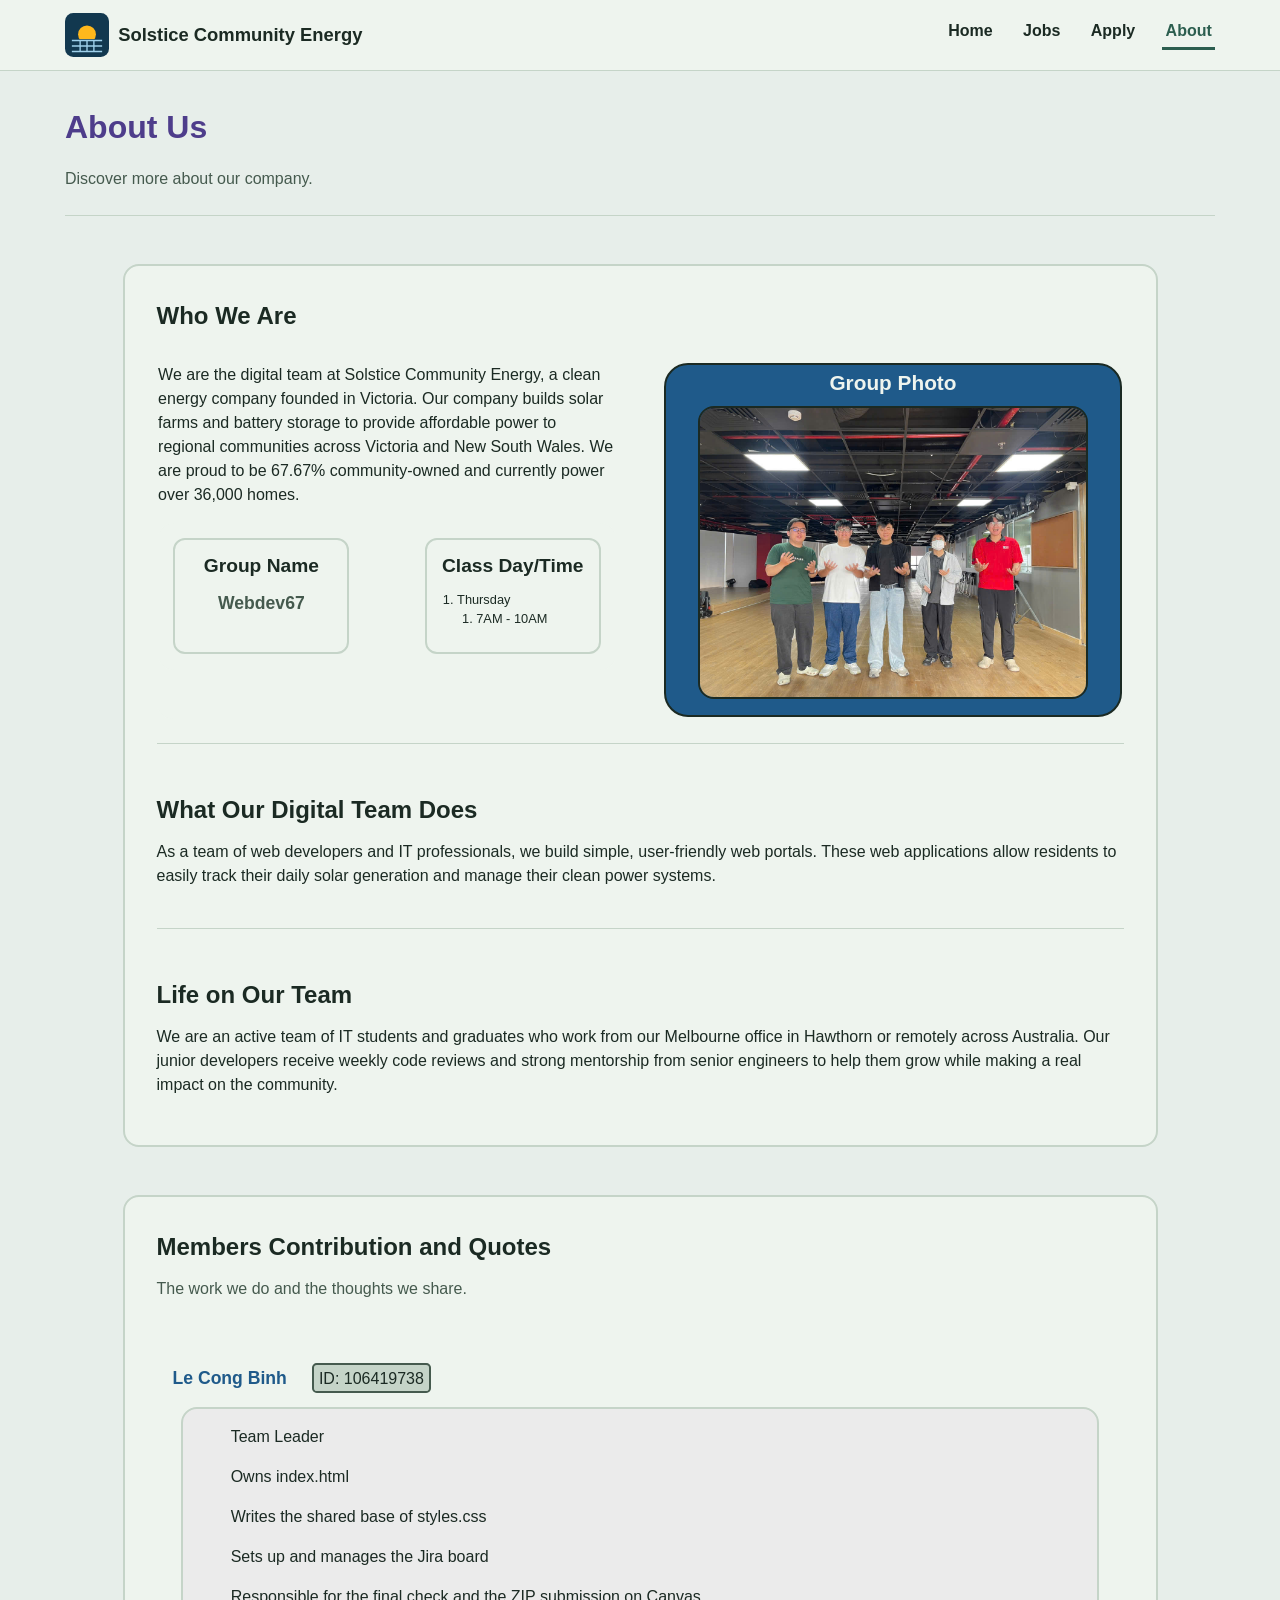
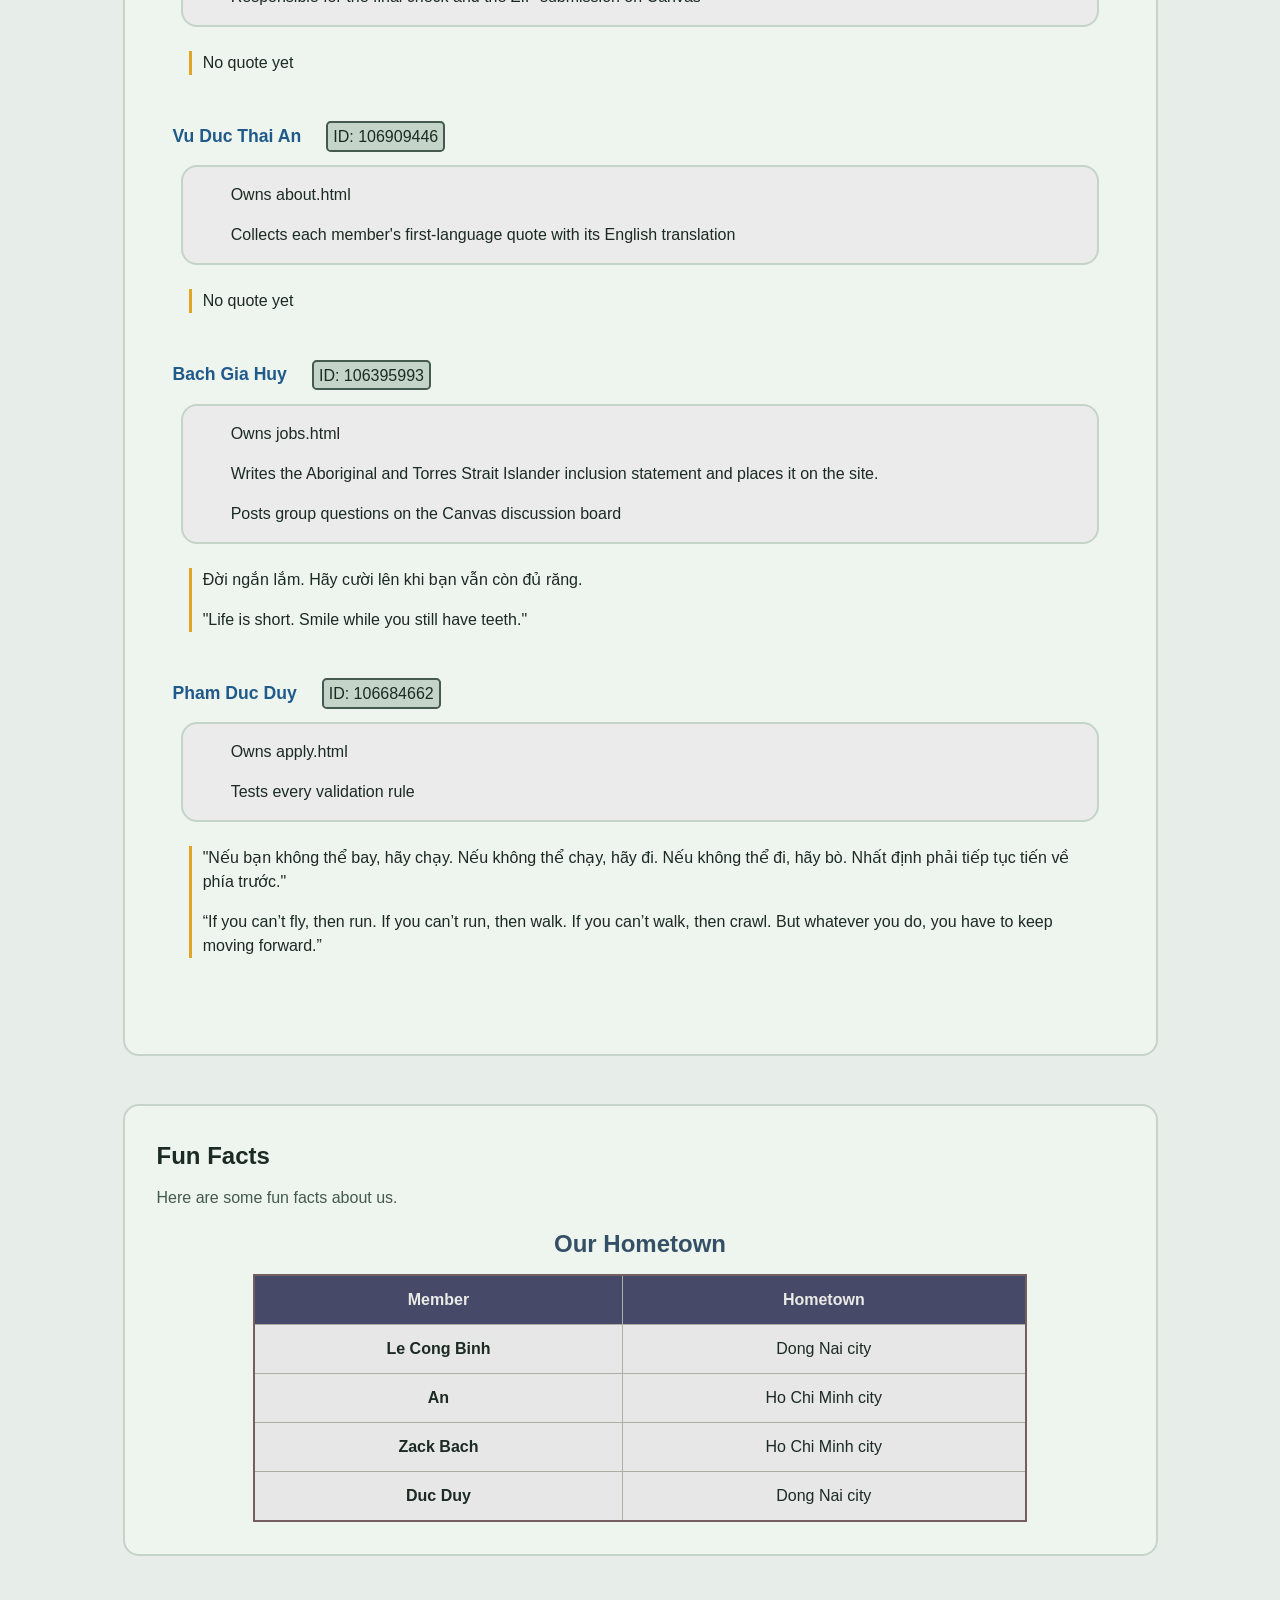
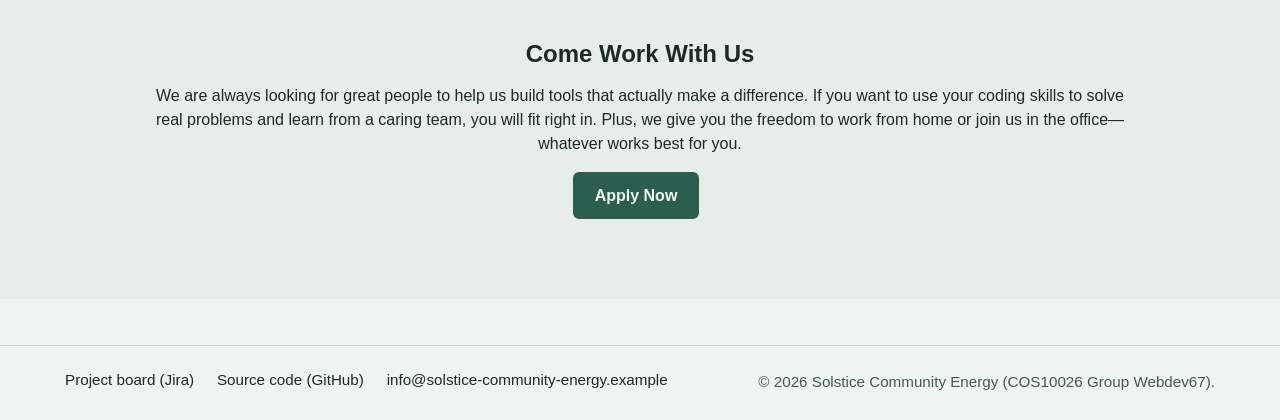
==== commit c86c6ecc: "Fix dl validation errors in about.html and add group photo: - Remove <hr> separators inside <dl> and" ====
--- a/about.html
+++ b/about.html
@@ -113,7 +113,7 @@
                         <!-- Group Photo -->
 
                         <figcaption>Group Photo</figcaption>
-                        <img src="./images/hero.svg" alt="placeholder photo for group photo">
+                        <img src="./images/group-photo.jpg" alt="Group photo">
                     
                     </figure>
                 </div>
@@ -147,70 +147,75 @@
                 <!-- INLINE CSS -->
 
                 <!-- Cong Binh -->
-                <dt>
-                    <p style="display: inline;" class="StudentName">Le Cong Binh</p>
-                    <p style="display: inline;" class="StudentID">ID: 106419738</p>
-                </dt>
-                <dd class="contributions">
-                    <p>Team Leader</p>
-                    <p>Owns index.html</p>
-                    <p>Writes the shared base of styles.css</p>
-                    <p>Sets up and manages the Jira board</p>
-                    <p>Responsible for the final check and the ZIP submission on Canvas</p>
-                </dd>
-
-                <dd class="quote">
-                    <p>No quote yet</p>
-                </dd>
-
-                <hr>
+                <div class="member">
+                    <dt>
+                        <p style="display: inline;" class="StudentName">Le Cong Binh</p>
+                        <p style="display: inline;" class="StudentID">ID: 106419738</p>
+                    </dt>
+                    <dd class="contributions">
+                        <p>Team Leader</p>
+                        <p>Owns index.html</p>
+                        <p>Writes the shared base of styles.css</p>
+                        <p>Sets up and manages the Jira board</p>
+                        <p>Responsible for the final check and the ZIP submission on Canvas</p>
+                    </dd>
+
+                    <dd class="quote">
+                        <p>No quote yet</p>
+                    </dd>
+                </div>
 
                 <!-- Thai An -->
-                <dt class="member-info">
-                    <p class="StudentName">Vu Duc Thai An</p>
-                    <p class="StudentID">ID: 106909446</p>
-                </dt>
-                <dd class="contributions">
-                    <p>Owns about.html</p>
-                    <p>Collects each member's first-language quote with its English translation</p>
-                </dd>
-
-                <dd class="quote">
-                    <p>No quote yet</p>
-                </dd>
-
-                <hr>
+
+                <div class="member">
+                    <dt class="member-info">
+                        <p class="StudentName">Vu Duc Thai An</p>
+                        <p class="StudentID">ID: 106909446</p>
+                    </dt>
+                    <dd class="contributions">
+                        <p>Owns about.html</p>
+                        <p>Collects each member's first-language quote with its English translation</p>
+                    </dd>
+
+                    <dd class="quote">
+                        <p>No quote yet</p>
+                    </dd>
+                </div>
+
 
                 <!-- Gia Huy -->
-                <dt class="member-info">
-                    <p class="StudentName">Bach Gia Huy</p>
-                    <p class="StudentID">ID: 106395993</p>
-                </dt>
-                <dd class="contributions">
-                    <p>Owns jobs.html</p>
-                    <p>Writes the Aboriginal and Torres Strait Islander inclusion statement and places it on the site.</p>
-                    <p>Posts group questions on the Canvas discussion board</p>
-                </dd>
-                <dd class="quote">
-                    <p>Đời ngắn lắm. Hãy cười lên khi bạn vẫn còn đủ răng.</p>
-                    <p>"Life is short. Smile while you still have teeth."</p>
-                </dd>
-
-                <hr>
+                <div class="member">
+                    <dt class="member-info">
+                        <p class="StudentName">Bach Gia Huy</p>
+                        <p class="StudentID">ID: 106395993</p>
+                    </dt>
+                    <dd class="contributions">
+                        <p>Owns jobs.html</p>
+                        <p>Writes the Aboriginal and Torres Strait Islander inclusion statement and places it on the site.</p>
+                        <p>Posts group questions on the Canvas discussion board</p>
+                    </dd>
+                    <dd class="quote">
+                        <p>Đời ngắn lắm. Hãy cười lên khi bạn vẫn còn đủ răng.</p>
+                        <p>"Life is short. Smile while you still have teeth."</p>
+                    </dd>
+                </div>
+
 
                 <!-- Duc Duy -->
-                <dt class="member-info">
-                    <p class="StudentName">Pham Duc Duy</p>
-                    <p class="StudentID">ID: 106684662</p>
-                </dt>
-                <dd class="contributions">
-                    <p>Owns apply.html</p>
-                    <p>Tests every validation rule</p>
-                </dd>
-                <dd class="quote">
-                    <p>"Nếu bạn không thể bay, hãy chạy. Nếu không thể chạy, hãy đi. Nếu không thể đi, hãy bò. Nhất định phải tiếp tục tiến về phía trước."</p>
-                    <p>“If you can’t fly, then run. If you can’t run, then walk. If you can’t walk, then crawl. But whatever you do, you have to keep moving forward.”</p>
-                </dd>
+                <div class="member">
+                    <dt class="member-info">
+                        <p class="StudentName">Pham Duc Duy</p>
+                        <p class="StudentID">ID: 106684662</p>
+                    </dt>
+                    <dd class="contributions">
+                        <p>Owns apply.html</p>
+                        <p>Tests every validation rule</p>
+                    </dd>
+                    <dd class="quote">
+                        <p>"Nếu bạn không thể bay, hãy chạy. Nếu không thể chạy, hãy đi. Nếu không thể đi, hãy bò. Nhất định phải tiếp tục tiến về phía trước."</p>
+                        <p>“If you can’t fly, then run. If you can’t run, then walk. If you can’t walk, then crawl. But whatever you do, you have to keep moving forward.”</p>
+                    </dd>
+                </div>
 
             </dl>
 
--- a/styles.css
+++ b/styles.css
@@ -1,6 +1,20 @@
 /* ==========================================================================
    styles.css - Solstice Community Energy Careers
    COS10026 Applied Web Project Part 1 - Group G03 (Webdev67)
+
+   HOW THIS FILE IS ORGANISED
+   1. Colour variables and theme    (shared)
+   2. Base styles                   (shared)
+   3. Layout container              (shared)
+   4. Header, nav, buttons, footer  (shared)
+   5. index.html                    (Binh,  scope: .page-home)
+   6. jobs.html                     (Huy,   scope: .page-jobs)
+   7. apply.html                    (Duy,   scope: .page-apply)
+   8. about.html                    (An,    scope: .page-about)
+   9. Responsive media queries      (shared)
+
+   RULES: only edit inside your own section. Start every page-specific
+   selector with your body class so rules never clash between pages.
    ========================================================================== */
 
 
@@ -246,10 +260,62 @@
    5. PAGE: index.html (Owner: Le Cong Binh - Scope: .page-home)
    ========================================================================== */
 
+/* search bar (strip under the header) */
+.page-home .home-search {
+  padding: 0.9em 0;
+  background-color: var(--surface);
+  border-bottom: 1px solid var(--line);
+}
+
+.page-home .search-form {
+  display: flex;
+  flex-wrap: wrap;
+  align-items: center;
+  gap: 0.5em 0.75em;
+}
+
+.page-home .search-form label {
+  font-weight: bold;
+}
+
+.page-home .search-form input[type="search"] {
+  flex: 1 1 14em;
+  max-width: 28em;
+  padding: 0.55em 0.8em;
+  font-family: inherit;
+  font-size: 1em;
+  color: var(--ink);
+  background-color: var(--bg);
+  border: 2px solid var(--ink-muted);
+  border-radius: var(--radius);
+}
+
+.page-home .search-form button {
+  padding: 0.55em 1.3em;
+  font-family: inherit;
+  font-size: 1em;
+  font-weight: bold;
+  color: var(--on-primary);
+  background-color: var(--primary);
+  border: 2px solid var(--primary);
+  border-radius: var(--radius);
+  cursor: pointer;
+}
+
+.page-home .search-form button:hover {
+  background-color: var(--ink);
+  border-color: var(--ink);
+}
 /* hero banner */
 .page-home .hero {
-  padding: 2.5em 0;
+  padding: 3.5em 0;
   background-color: #d7e8dc;
+  background-image:
+    radial-gradient(circle at 88% 15%, var(--sun-glow), transparent 45%),
+    linear-gradient(var(--grid-line) 1px, transparent 1px),
+    linear-gradient(90deg, var(--grid-line) 1px, transparent 1px),
+    linear-gradient(180deg, #e6f1e8, #cfe3d6);
+  background-size: auto, 44px 44px, 44px 44px, auto;
   border-bottom: 2px solid var(--line);
 }
 
@@ -258,7 +324,7 @@
   display: flex;
   align-items: center;
   justify-content: space-between;
-  gap: 2em;
+  gap: 2.5em;
 }
 
 .page-home .hero-copy {
@@ -269,14 +335,35 @@
   flex: 1;
 }
 
+/* the slogan above the main heading */
+.page-home .hero-slogan {
+  display: inline-block;
+  margin-bottom: 0.8em;
+  padding: 0.25em 0.8em;
+  font-size: 0.9em;
+  font-weight: bold;
+  letter-spacing: 0.06em;
+  text-transform: uppercase;
+  color: var(--primary);
+  background-color: var(--surface);
+  border: 1px solid var(--primary);
+  border-radius: 2em;
+}
+
+.page-home .hero h1 {
+  font-size: clamp(2rem, 4.5vw, 3rem);
+  color: var(--ink);
+}
+
 .page-home .hero .lead {
-  font-size: 1.1em;
-  color: var(--ink-muted);
+  font-size: 1.15em;
+  color: var(--ink);
 }
 
 .page-home .hero-image {
-  border-radius: 12px;
+  border-radius: var(--radius-lg);
   border: 2px solid var(--line);
+  box-shadow: 0 8px 24px rgba(27, 42, 35, 0.15);
 }
 
 /* secondary outline button on home hero */
@@ -287,20 +374,22 @@
 }
 
 .page-home .button-secondary:hover {
-  background-color: var(--line);
-  color: var(--ink);
-}
-
-/* white box section */
+  background-color: var(--surface);
+  border-color: var(--primary);
+  color: var(--primary);
+}
+
+/* ---- White box sections ---- */
 .page-home .section {
-  margin-top: 2em;
-  padding: 1.5em;
-  background-color: var(--bg);
+  margin-top: 2.5em;
+  padding: 1.75em;
+  background-color: var(--surface);
   border: 2px solid var(--line);
-  border-radius: 12px;
-}
-
-/* stats row using flexbox */
+  border-radius: var(--radius-lg);
+  box-shadow: 0 2px 8px rgba(27, 42, 35, 0.06);
+}
+
+/* ---- Stats row using flexbox ---- */
 .page-home .stats-row {
   display: flex;
   flex-wrap: wrap;
@@ -311,16 +400,18 @@
 .page-home .stat-box {
   flex: 1;
   min-width: 150px;
-  padding: 1em;
+  padding: 1.1em 1em;
   background-color: var(--bg);
   border: 1px solid var(--line);
-  border-radius: 6px;
+  border-top: 4px solid var(--accent);
+  border-radius: var(--radius);
   text-align: center;
 }
 
 .page-home .stat-number {
   font-size: 1.6em;
   font-weight: bold;
+  line-height: 1.2;
   color: var(--primary);
   margin-bottom: 0.2em;
 }
@@ -330,11 +421,16 @@
   color: var(--ink-muted);
 }
 
-/* projects table */
+/* ---- Projects table ---- */
+/* Wrapper lets the table scroll sideways on a narrow phone screen */
+.page-home .table-wrap {
+  margin-top: 1em;
+  overflow-x: auto;
+}
+
 .page-home .data-table {
   width: 100%;
   border-collapse: collapse;
-  margin-top: 1em;
 }
 
 .page-home .data-table caption {
@@ -345,14 +441,14 @@
 
 .page-home .data-table th,
 .page-home .data-table td {
-  padding: 0.6em;
+  padding: 0.7em 0.8em;
   border: 1px solid var(--line);
   text-align: left;
 }
 
 .page-home .data-table thead th {
   background-color: var(--primary);
-  color: var(--bg);
+  color: var(--on-primary);
 }
 
 .page-home .data-table tbody th,
@@ -360,6 +456,106 @@
 .page-home .data-table tfoot td {
   background-color: var(--bg);
   font-weight: bold;
+}
+
+/* highlight the row under the mouse */
+.page-home .data-table tbody td:hover {
+  background-color: #fdf3d6;
+}
+
+/* ---- Why join: list shown as three cards ---- */
+.page-home .benefits {
+  display: grid;
+  grid-template-columns: repeat(3, 1fr);
+  gap: 1em;
+  margin: 1.25em 0 0;
+  padding: 0;
+  list-style: none;
+}
+
+.page-home .benefits li {
+  margin-bottom: 0;
+  padding: 1.1em;
+  background-color: var(--bg);
+  border: 1px solid var(--line);
+  border-left: 5px solid var(--primary);
+  border-radius: var(--radius);
+}
+
+.page-home .benefits strong {
+  display: block;
+  margin-bottom: 0.3em;
+  color: var(--primary);
+  font-size: 1.1em;
+}
+/* ---- Call-to-action band above the footer ---- */
+.page-home .cta-band {
+  margin-top: 2.5em;
+  padding: 2em 1.75em;
+  text-align: center;
+  color: var(--on-primary);
+  background-color: var(--primary);
+  background-image: radial-gradient(circle at 90% 0%, var(--sun-glow), transparent 55%);
+  border-radius: var(--radius-lg);
+}
+
+.page-home .cta-band h2 {
+  color: var(--on-primary);
+}
+
+.page-home .cta-band p {
+  max-width: 36em;
+  margin-left: auto;
+  margin-right: auto;
+}
+
+.page-home .cta-band .button {
+  margin: 0.25em;
+  color: var(--ink);
+  background-color: var(--accent);
+  border-color: var(--accent);
+}
+
+.page-home .cta-band .button:hover {
+  background-color: var(--surface);
+  border-color: var(--surface);
+  color: var(--ink);
+}
+
+/* ---- index.html on tablets and phones ---- */
+@media (max-width: 768px) {
+  .page-home .hero {
+    padding: 2.25em 0;
+  }
+
+  .page-home .hero-inner {
+    flex-direction: column;
+    text-align: center;
+  }
+
+  .page-home .benefits {
+    grid-template-columns: 1fr;
+  }
+
+  .page-home .search-form input[type="search"] {
+    max-width: none;
+  }
+}
+
+/* Smaller phones: tighter table so all four columns fit */
+@media (max-width: 36rem) {
+  .page-home .section {
+    padding: 1.25em;
+  }
+
+  .page-home .data-table {
+    font-size: 0.85em;
+  }
+
+  .page-home .data-table th,
+  .page-home .data-table td {
+    padding: 0.5em 0.4em;
+  }
 }
 
 
@@ -551,25 +747,50 @@
    ========================================================================== */
 .page-apply .page-intro{
   text-align: center;
-  margin: auto;
-  margin-bottom: 10px;
-}
+  font-size: 2.25rem;
+  font-family: Georgia, serif;
+  color: black;
+  margin: 0 auto 0.5rem auto;
+}
+.page-apply #description {
+  text-align: center;
+  max-width: 42rem;
+  margin: 0 auto 2rem auto;
+}
+
 .page-apply h2{
-  text-align: center;
-  font-size: 1.5rem;
-}
+  font-size: 1.75rem;
+  color: #1a1a1a;
+  margin-top: 0;
+  margin-bottom: 1.5rem;
+  border-bottom: 1px solid gray;
+  padding-bottom: 0.5rem;
+}
+
 .page-apply .apply_form {
-  max-width: 700px;
+  max-width: 750px;
   margin: 0 auto;
-  padding: 1.5rem;
-  border: 1px solid gray;
-  border-radius: 10px;  
+  background-color: white;
+  border: 1px solid #d0d7de;
+  border-left: 6px solid #1e4d40;
+  border-radius: 12px;
+  padding: 2rem;
+  box-shadow: 0 4px 12px rgba(0, 0, 0, 0.05);
+  box-sizing: border-box;  
 }
 .page-apply .information {
-  border: 1px solid gray;
-  border-radius: 8px;
-  padding: 1.5rem;
-  background-color: white;
+  display: grid;
+  grid-template-columns: repeat(2, 1fr);
+  gap: 1.25rem 1.5rem;
+  border: none;
+  padding: 0;
+  margin: 0;
+}
+.page-apply .information > p:first-child,
+.page-apply .information p:nth-child(6),
+.page-apply .gender_form,
+.page-apply .skills_form {
+  grid-column: 1 / -1;
 }
 
 .page-apply .information legend {
@@ -582,12 +803,13 @@
   display: flex;
   flex-direction: column;
   gap: 0.4rem;
-  margin-bottom: 1.2rem;
+  margin: 0;
 }
 
 .page-apply .apply_form label {
   font-weight: 600;
-  font-size: 1.25rem;
+  font-size: 1rem;
+  color: #222222;
 }
 
 .page-apply .apply_form input[type="text"],
@@ -596,47 +818,113 @@
 .page-apply .apply_form input[type="date"],
 .page-apply .apply_form select,
 .page-apply .apply_form textarea {
-  width: 600px; 
-  border: 1px solid #ccc;
-  border-radius: 4px;
+  width: 100%; 
+  padding: 0.65rem 0.85rem;
+  border: 1px solid #b0bec5;
+  border-radius: 8px;
   font-size: 1rem;
+  background-color: white;
   box-sizing: border-box;
+}
+
+.page-apply .required {
+  color: #d9383a;
+  font-weight: bold;
+  margin-left: 0.25rem;
+}
+
+.page-apply .apply_form textarea {
+  min-height: 90px;
+  resize: none;
+  margin-top: 0.4rem;
+}
+.page-apply .gender_form {
+  grid-column: auto;
+  margin: 0;
 }
 .page-apply .gender_form,
 .page-apply .skills_form {
-  border: 1px solid #e0e0e0;
-  border-radius: 6px;
-  padding: 1rem;
-  margin-bottom: 1.2rem;
-}
-
-.page-apply .skills_form, 
-.page-apply .gender_form {
+  border: 1px solid #d0d7de;
+  border-radius: 8px;
+  padding: 1rem 1.25rem;
+  margin: 0.5rem 0;
+  background-color: white;
   display: flex;
   flex-wrap: wrap;
   gap: 1.5rem;
   align-items: center;
 }
 
-.page-apply .skills_form label,
-.page-apply .gender_form label{
+.page-apply .gender_form legend,
+.page-apply .skills_form legend {
+  font-weight: bold;
+  font-size: 1rem;
+  padding: 0 0.5rem;
+  color: black;
+}
+
+.page-apply .skills_form, 
+.page-apply .gender_form {
+  display: flex;
+  flex-wrap: wrap;
+  gap: 1.5rem;
+  align-items: center;
+}
+
+.page-apply .gender_form label,
+.page-apply .skills_form label {
+  display: inline-flex;
+  align-items: center;
+  gap: 0.4rem;
   font-weight: normal;
-  font-size: 1rem;
-  
+  font-size: 0.9rem;
+  cursor: pointer;
+}
+
+.page-apply .skills_form label:last-child {
+  width: 100%;
+  display: flex;
+  flex-direction: column;
+  align-items: flex-start;
+  font-weight: 600;
+  margin-top: 0.5rem;
+}
+
+.page-apply input[type="radio"],
+.page-apply input[type="checkbox"] {
+  accent-color: #1e4d40;
+  width: 1.05rem;
+  height: 1.05rem;
 }
 
 .page-apply input[type="submit"],
 .page-apply input[type="reset"] {
-  padding: 0.75rem 1.5rem;
-   margin-top: 10px;
-  font-size: 1rem;
-  font-weight: bold;
+  font-weight: bold;
+  font-size: 0.95rem;
+  padding: 0.65rem 1.75rem;
+  border-radius: 20px;
+  margin-top: 1.5rem;
+  margin-right: 0.5rem;
+  cursor: pointer;
+}
+
+.page-apply input[type="submit"] {
+  background-color: green;
+  color: white;
+  border: none;
+}
+
+.page-apply input[type="submit"]:hover {
+  background-color: darkgreen;
+}
+
+.page-apply input[type="reset"] {
   border: 1px solid gray;
-  border-radius: 4px;
-  cursor: pointer;
-}
-
-
+}
+
+.page-apply input[type="reset"]:hover {
+  background-color: rgb(227, 224, 224);
+}
 /* ==========================================================================
    8. PAGE: about.html (Owner: Vu Duc Thai An - Scope: .page-about)
    ========================================================================== */
@@ -783,6 +1071,14 @@
   border: 2px solid var(--line);
 }
 
+.page-about div.member {
+
+  margin: auto;
+  margin-top: 2rem;
+  margin-bottom: 3rem;
+
+}
+
 .page-about figure.GroupPhoto {
   display: flex;
   flex-direction: column;
@@ -880,3 +1176,26 @@
     text-align: center;
   }
 }
+
+@media screen and (max-width: 768px) {
+  .page-apply .apply_form {
+    padding: 1.25rem;
+  }
+
+  .page-apply .information {
+    grid-template-columns: 1fr;
+    gap: 1rem;
+  }
+
+  .page-apply .gender_form {
+    flex-direction: column;
+    align-items: flex-start;
+    gap: 0.75rem;
+  }
+
+  .page-apply input[type="submit"],
+  .page-apply input[type="reset"] {
+    width: 100%;
+    margin-right: 0;
+  }
+}
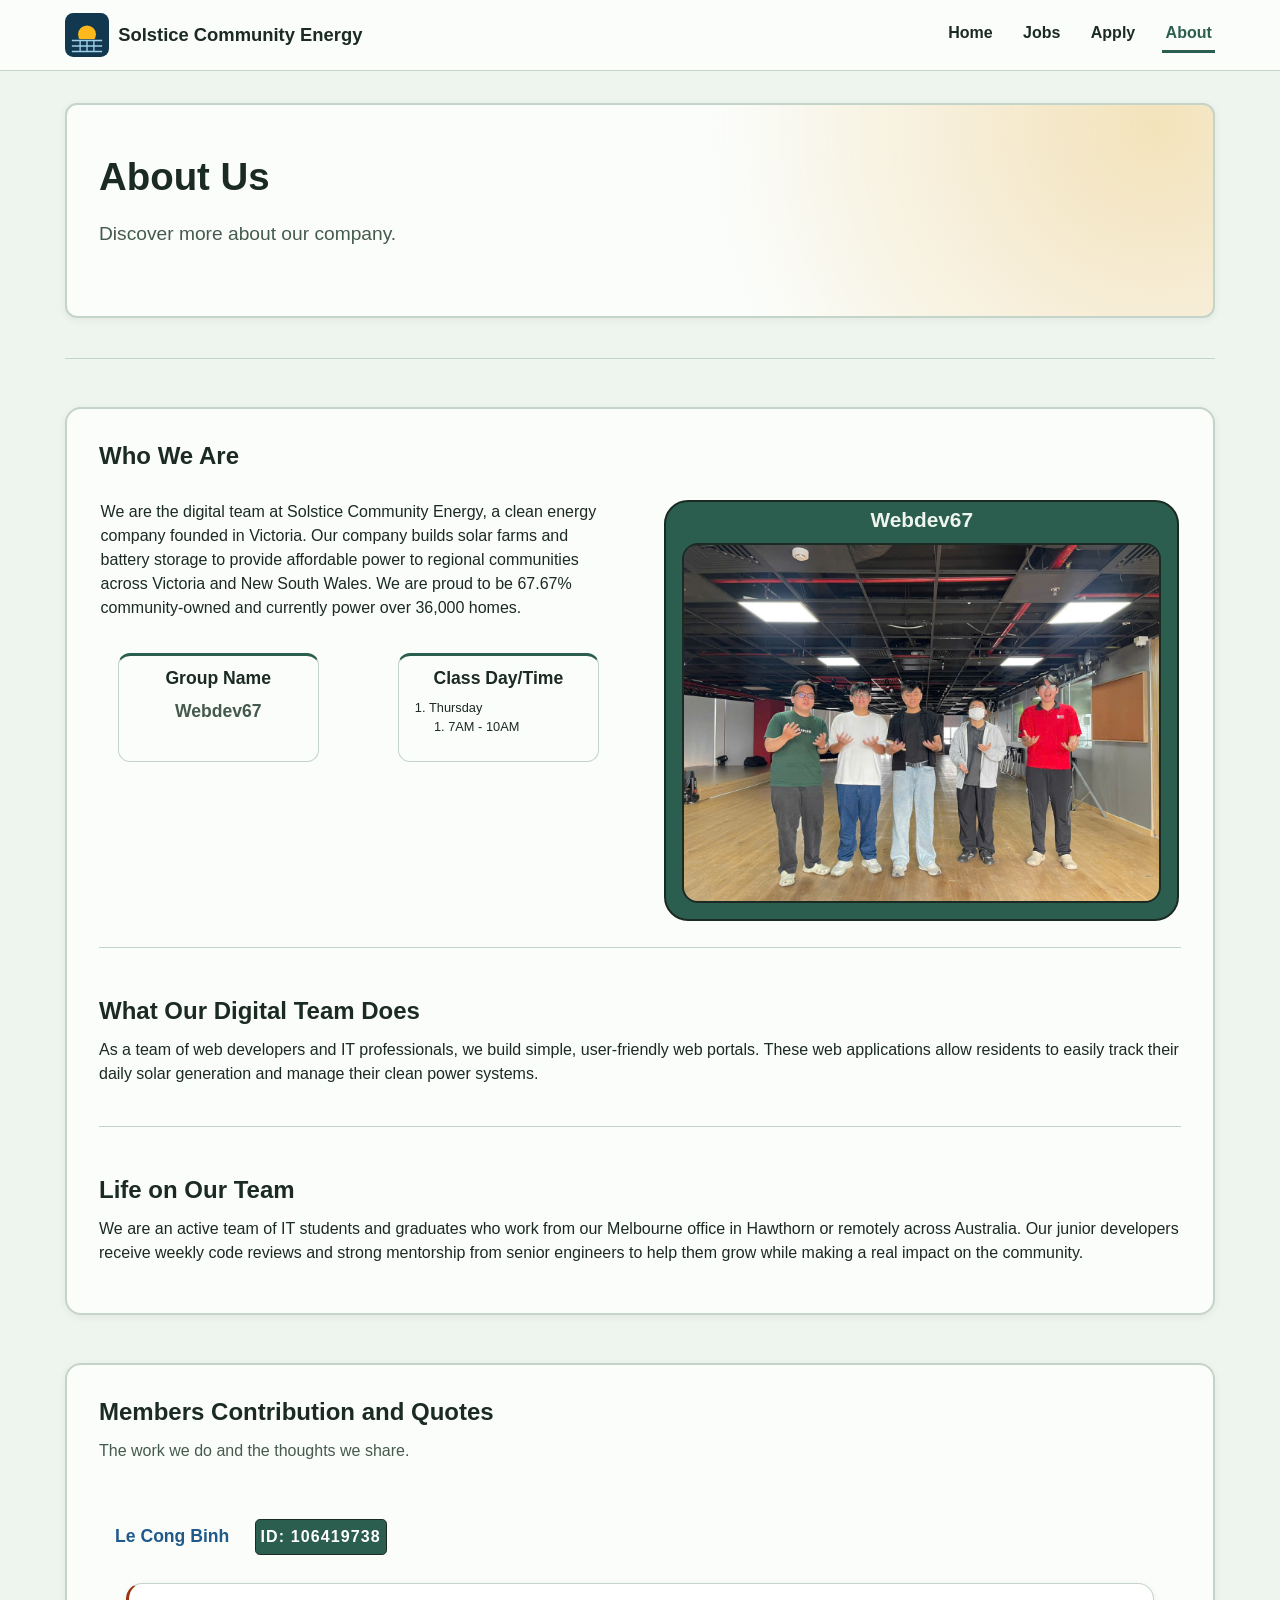
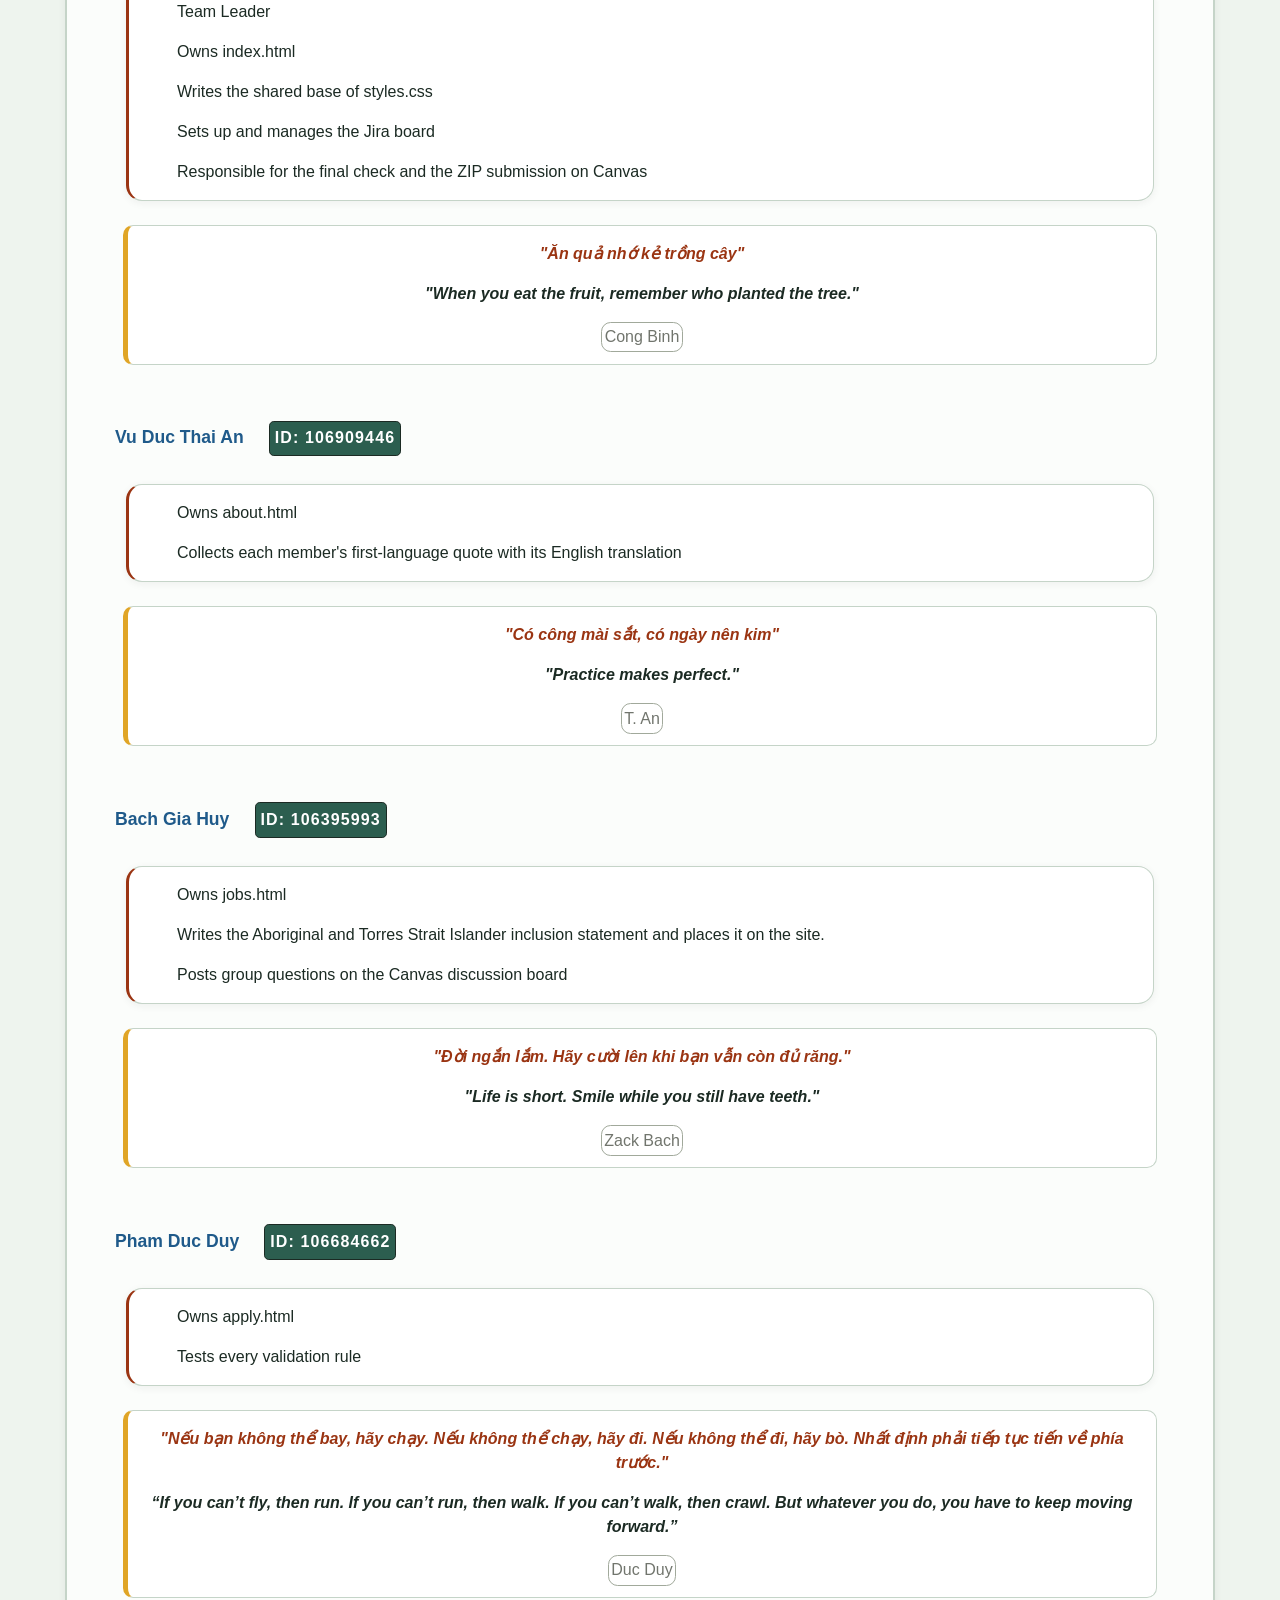
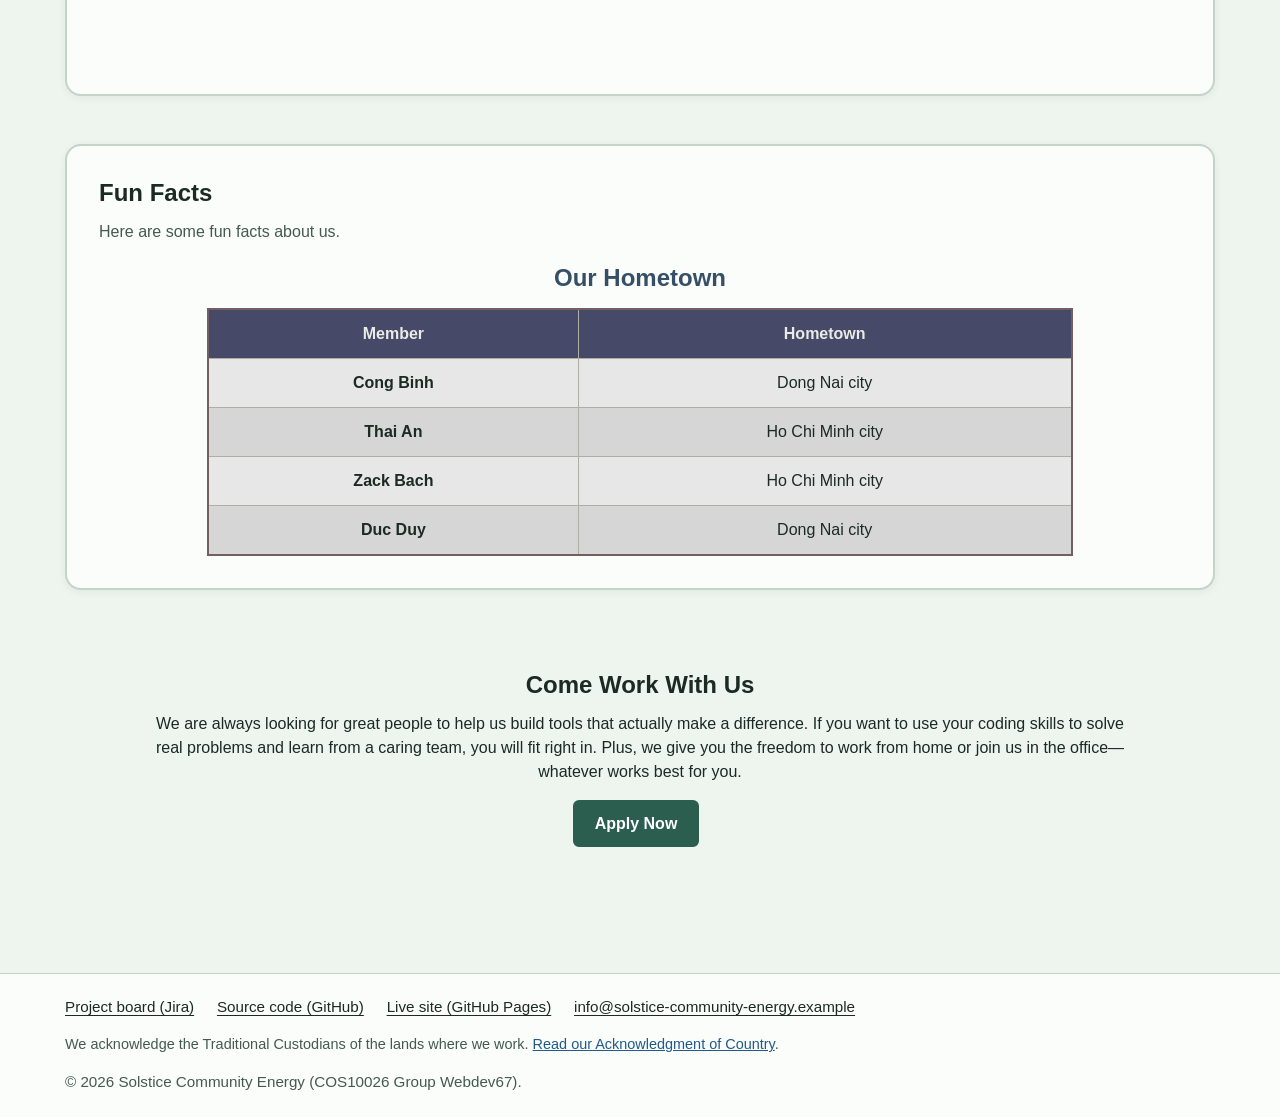
==== commit aa1810a0: "Update about.html and style.css: Matched Header with header from page Jobs, changed style.css to mak" ====
--- a/about.html
+++ b/about.html
@@ -1,31 +1,42 @@
 <!DOCTYPE html>
 
-
 <html lang="en-AU">
-
-
 <head>
-
   <meta charset="utf-8">
   <meta name="viewport" content="width=device-width, initial-scale=1">
   <title>About | Solstice Community Energy Careers</title>
   <meta name="description" content="Meet the student team behind this fictional recruitment website.">
 
-  <!-- EXTERNAL STYLESHEET -->
+  <!-- EXTERNAL STYLESHEET FOR PAGE's REQUIREMENT -->
   <link rel="stylesheet" href="styles.css">
 
 
-  <!-- EMBEDDED CSS -->
+  <!-- EMBEDDED CSS FOR PAGE's REQUIREMENT -->
   <style>
     h1 {
-        color: #4e3d8b;
+        color: #1b2a23;
     }
   </style>
-
-
 </head>
 
-
+<!--
+  about.html - Solstice Community Energy Careers
+  COS10026 Applied Web Project Part 1 - Group G03 (Webdev67)
+
+  AUTHOR AND ACKNOWLEDGEMENTS:
+  - Author: Vu Duc Thai An (about.html owner)
+  - Collaborative components: Global header, footer and colour theme coordinated
+    with Le Cong Binh (index.html), Bach Gia Huy (jobs.html) and Pham Duc Duy (apply.html).
+  - Layout: Flexbox sections, definition list for contributions and quotes,
+    bordered figure, and styled fun facts table with hover effects.
+  - Inspiration: About page structure inspired by buffer.com/about.
+    No text or images were copied.
+  - AI assistance: Claude (Anthropic) was used to review errors, styling choices and page
+    accessibility. Some suggested code snippets were adapted, then reviewed, edited and 
+    tested by the author.
+  - The company, figures and info on this page are fictional except for the team members.
+  - Group photo: Photo of the team members and our teacher taken by a classmate.
+-->
 
 
 <body class="page-about">
@@ -38,7 +49,7 @@
 
     <div class="container header-inner">
 
-      <!-- cOMPAMY LOGO AND NAME, CLICK WILL DIRECT TO HOME PAGE -->
+      <!-- COMPANY LOGO AND NAME, CLICK WILL DIRECT TO HOME PAGE -->
       <a class="brand" href="index.html">
         <img src="images/logo.svg" width="44" height="44" alt="">
         <span>Solstice Community Energy</span>
@@ -63,17 +74,22 @@
 
   <main id="main">
 
+
+
     <div class="container page-section">
 
-        <h1>About Us</h1>
-
-        <p class="SubTitle">Discover more about our company.</p>
+        <!-- HEADER CARD OF THE PAGE TO BE CONSISTENT WITH THE JOB PAGE -->
+        <header class="header-card">
+            <h1>About Us</h1>
+
+            <p class="SubTitle">Discover more about our company.</p>
+        </header>
 
         <hr>
 
 
         <section class="section">
-            <!-- Group's Class Day/Time using nested list -->
+            <!-- Group's Class Day/Time using nested list FOR PAGE'S REQUIREMENT -->
 
             <h2>Who We Are</h2>
 
@@ -85,14 +101,16 @@
 
                     <div class="section-row">
 
+                        <!-- INFORMATION CARD -->
                         <div class="GroupName">
-                            <h2 class = "card-title">Group Name</h2>
+                            <h3 class = "card-title">Group Name</h3>
                             <p class = "group-name">Webdev67</p>
                         </div>
 
+                        <!-- INFORMATION CARD -->
                         <!-- Class Day/time using nested list! -->
                         <div class="ClassDayTime">
-                            <h2 class = "card-title">Class Day/Time</h2>
+                            <h3 class = "card-title">Class Day/Time</h3>
 
                             <ol>
                                 <li>Thursday
@@ -112,8 +130,8 @@
                     <figure class="GroupPhoto">
                         <!-- Group Photo -->
 
-                        <figcaption>Group Photo</figcaption>
-                        <img src="./images/group-photo.jpg" alt="Group photo">
+                        <figcaption>Webdev67</figcaption>
+                        <img src="./images/group-photo.jpg" alt="Webdev67 team members and Mr Wilson at the center">
                     
                     </figure>
                 </div>
@@ -121,13 +139,14 @@
             </div>
 
             <hr>
-
+            <!-- WHAT OUR TEAM DOES section -->
             <h2>What Our Digital Team Does</h2>
 
             <p>As a team of web developers and IT professionals, we build simple, user-friendly web portals. These web applications allow residents to easily track their daily solar generation and manage their clean power systems.</p>
 
             <hr>
 
+            <!-- LIFE ON OUR TEAM section -->
             <h2>Life on Our Team</h2>
 
             <p>We are an active team of IT students and graduates who work from our Melbourne office in Hawthorn or remotely across Australia. Our junior developers receive weekly code reviews and strong mentorship from senior engineers to help them grow while making a real impact on the community.</p>
@@ -136,7 +155,7 @@
 
 
         <section class="section">
-            <!-- Members' Contribution and Quotes -->
+            <!-- Members' Contribution and Quotes in VN and EN translation -->
 
             <h2>Members Contribution and Quotes</h2>
 
@@ -144,13 +163,13 @@
 
             <dl class="member-section">
 
-                <!-- INLINE CSS -->
+                <!-- INLINE CSS for PAGE's REQUIREMENT -->
 
                 <!-- Cong Binh -->
                 <div class="member">
                     <dt>
-                        <p style="display: inline;" class="StudentName">Le Cong Binh</p>
-                        <p style="display: inline;" class="StudentID">ID: 106419738</p>
+                        <p style="display: inline-block;" class="StudentName">Le Cong Binh</p>
+                        <p style="display: inline-block;" class="StudentID">ID: 106419738</p>
                     </dt>
                     <dd class="contributions">
                         <p>Team Leader</p>
@@ -161,7 +180,9 @@
                     </dd>
 
                     <dd class="quote">
-                        <p>No quote yet</p>
+                        <p lang="vi">"Ăn quả nhớ kẻ trồng cây"</p>
+                        <p>"When you eat the fruit, remember who planted the tree."</p>
+                        <p class="quote-author">Cong Binh</p>
                     </dd>
                 </div>
 
@@ -178,7 +199,9 @@
                     </dd>
 
                     <dd class="quote">
-                        <p>No quote yet</p>
+                        <p lang="vi">"Có công mài sắt, có ngày nên kim"</p>
+                        <p>"Practice makes perfect."</p>
+                        <p class="quote-author">T. An</p>
                     </dd>
                 </div>
 
@@ -195,8 +218,9 @@
                         <p>Posts group questions on the Canvas discussion board</p>
                     </dd>
                     <dd class="quote">
-                        <p>Đời ngắn lắm. Hãy cười lên khi bạn vẫn còn đủ răng.</p>
+                        <p lang="vi">"Đời ngắn lắm. Hãy cười lên khi bạn vẫn còn đủ răng."</p>
                         <p>"Life is short. Smile while you still have teeth."</p>
+                        <p class="quote-author">Zack Bach</p>
                     </dd>
                 </div>
 
@@ -212,8 +236,9 @@
                         <p>Tests every validation rule</p>
                     </dd>
                     <dd class="quote">
-                        <p>"Nếu bạn không thể bay, hãy chạy. Nếu không thể chạy, hãy đi. Nếu không thể đi, hãy bò. Nhất định phải tiếp tục tiến về phía trước."</p>
+                        <p lang="vi">"Nếu bạn không thể bay, hãy chạy. Nếu không thể chạy, hãy đi. Nếu không thể đi, hãy bò. Nhất định phải tiếp tục tiến về phía trước."</p>
                         <p>“If you can’t fly, then run. If you can’t run, then walk. If you can’t walk, then crawl. But whatever you do, you have to keep moving forward.”</p>
+                        <p class="quote-author">Duc Duy</p>
                     </dd>
                 </div>
 
@@ -224,7 +249,7 @@
 
 
         <section class="section">
-
+            <!-- Fun Fact Section -->
             <h2>Fun Facts</h2>
 
             <p class="SubTitle">Here are some fun facts about us.</p>
@@ -246,12 +271,12 @@
                     <tbody>
 
                         <tr>
-                            <td class="table-name">Le Cong Binh</td>
+                            <td class="table-name">Cong Binh</td>
                             <td>Dong Nai city</td>
                         </tr>
 
                         <tr>
-                            <td class="table-name">An</td>
+                            <td class="table-name">Thai An</td>
                             <td>Ho Chi Minh city</td>
                         </tr>
 
@@ -273,7 +298,7 @@
         </section>
 
         <section class="floating-section">
-
+            <!-- NAV to Apply page at the bottom -->
             <div class="join-section">
 
                 <h2>Come Work With Us</h2>
@@ -295,13 +320,29 @@
 
   </main>
 
+
+  <!-- Footer | Should be consistent with that of the Home Page -->
   <footer class="site-footer">
     <div class="container footer-inner">
       <ul class="footer-links">
-        <li><a href="https://defesttosiro.atlassian.net/jira/software/projects/RWP/boards/2/backlog" target="_blank">Project board (Jira)</a></li>
-        <li><a href="https://github.com/congbinhle120203/COS10026_GroupProject1_Webdev67.git" target="_blank">Source code (GitHub)</a></li>
+        <li>
+          <a href="https://defesttosiro.atlassian.net/jira/software/projects/RWP/boards/2/backlog" target="_blank" rel="noopener noreferrer">
+            Project board (Jira) <span class="visually-hidden">(opens in a new tab)</span>
+          </a>
+        </li>
+        <li>
+          <a href="https://github.com/congbinhle120203/COS10026_GroupProject1_Webdev67.git" target="_blank" rel="noopener noreferrer">
+            Source code (GitHub) <span class="visually-hidden">(opens in a new tab)</span>
+          </a>
+        </li>
+        <li>
+          <a href="https://congbinhle120203.github.io/COS10026_GroupProject1_Webdev67/" target="_blank" rel="noopener noreferrer">
+            Live site (GitHub Pages) <span class="visually-hidden">(opens in a new tab)</span>
+          </a>
+        </li>
         <li><a href="mailto:info@solstice-community-energy.example">info@solstice-community-energy.example</a></li>
       </ul>
+      <p class="footer-country">We acknowledge the Traditional Custodians of the lands where we work. <a href="jobs.html#ack-heading">Read our Acknowledgment of Country</a>.</p>
       <p>&copy; 2026 Solstice Community Energy (COS10026 Group Webdev67).</p>
     </div>
   </footer>
--- a/styles.css
+++ b/styles.css
@@ -3,10 +3,10 @@
    COS10026 Applied Web Project Part 1 - Group G03 (Webdev67)
 
    HOW THIS FILE IS ORGANISED
-   1. Colour variables and theme    (shared)
-   2. Base styles                   (shared)
-   3. Layout container              (shared)
-   4. Header, nav, buttons, footer  (shared)
+   1. Colour variables and theme    (shared - Binh)
+   2. Base styles                   (shared - Binh)
+   3. Layout container              (shared - Binh)
+   4. Header, nav, buttons, footer  (shared - Binh)
    5. index.html                    (Binh,  scope: .page-home)
    6. jobs.html                     (Huy,   scope: .page-jobs)
    7. apply.html                    (Duy,   scope: .page-apply)
@@ -19,17 +19,22 @@
 
 
 /* ==========================================================================
-   1. COLOR VARIABLES & THEME
+   1. COLOR VARIABLES & THEME (Eucalyptus)
+   Change a colour here once and every page updates.
    ========================================================================== */
 :root {
-  --bg: #eef4ee;
-  --ink: #1b2a23;
-  --ink-muted: #455a4e;
-  --primary: #2c5e4f;
-  --accent: #e0a526;
-  --line: #c5d4c8;
+  --bg: #eef4ee;          /* page background */
+  --surface: #fbfdfb;     /* cards and boxes sitting on the background */
+  --ink: #1b2a23;        /* main text */
+  --ink-muted: #455a4e;   /* secondary text */
+  --primary: #2c5e4f;     /* brand green */
+  --on-primary: #ffffff;  /* text placed on the brand green */
+  --accent: #e0a526;      /* sun yellow, used for highlights */
+  --line: #c5d4c8;        /* borders and dividers */
   --link: #1f5a8a;
-  --focus: #9a3412;
+  --focus: #9a3412;       /* keyboard focus outline */
+  --sun-glow: rgba(224, 165, 38, 0.30);   /* soft sun in the hero background */
+  --grid-line: rgba(44, 94, 79, 0.13);    /* solar panel grid lines */
 
   --font: Calibri, Arial, sans-serif;
   --font-mono: Consolas, monospace;
@@ -57,6 +62,7 @@
 
 h1, h2, h3 {
   color: var(--ink);
+  line-height: 1.25;
   margin-top: 0;
 }
 
@@ -91,7 +97,23 @@
   display: block;
 }
 
-
+/* Keyboard focus: a clear outline on every interactive element */
+a:focus-visible,
+button:focus-visible,
+input:focus-visible,
+select:focus-visible,
+textarea:focus-visible {
+  outline: 3px solid var(--focus);
+  outline-offset: 2px;
+}
+
+/* Placeholder text: the browser default is too pale on our background */
+::placeholder {
+  color: var(--ink-muted);
+  opacity: 1;
+}
+
+/* Text for screen readers only (hidden on screen) */
 .visually-hidden {
   position: absolute;
   width: 1px;
@@ -99,9 +121,27 @@
   padding: 0;
   margin: -1px;
   overflow: hidden;
-  clip: rect(0, 0, 0, 0);
+  clip-path: inset(50%);
   white-space: nowrap;
   border: 0;
+}
+
+/* Smooth scrolling for in-page links (skip link, footer link) */
+html {
+  scroll-behavior: smooth;
+  scroll-padding-top: 5rem;   /* keeps targets clear of the sticky header */
+}
+
+/* Respect visitors who turn animations off in their system settings */
+@media (prefers-reduced-motion: reduce) {
+  html {
+    scroll-behavior: auto;
+  }
+
+  * {
+    transition: none !important;
+    animation: none !important;
+  }
 }
 
 
@@ -118,6 +158,7 @@
   padding: 2em 0;
 }
 
+/* "Skip to main content" link: hidden until a keyboard user tabs to it */
 .skip-link {
   position: absolute;
   top: -100px;
@@ -125,7 +166,7 @@
   z-index: 9999;
   padding: 0.6rem 1.2rem;
   background-color: var(--primary);
-  color: var(--bg);
+  color: var(--on-primary);
   font-weight: bold;
   text-decoration: none;
   border-radius: 0 0 var(--radius) var(--radius);
@@ -133,7 +174,6 @@
   transition: top 0.2s ease-in-out;
 }
 
-
 .skip-link:focus {
   top: 0;
   outline: 3px solid var(--focus);
@@ -141,12 +181,15 @@
 }
 
 
-
 /* ==========================================================================
    4. HEADER, NAVIGATION, BUTTONS & FOOTER
    ========================================================================== */
+/* Header stays at the top of the screen while scrolling */
 .site-header {
-  background-color: var(--bg);
+  position: sticky;
+  top: 0;
+  z-index: 100;
+  background-color: var(--surface);
   border-bottom: 1px solid var(--line);
 }
 
@@ -155,6 +198,7 @@
   flex-wrap: wrap;
   align-items: center;
   justify-content: space-between;
+  gap: 0.5em 1em;
   padding: 0.8em 0;
 }
 
@@ -177,6 +221,10 @@
   list-style: none;
 }
 
+.main-nav li {
+  margin-bottom: 0;
+}
+
 .main-nav a {
   display: inline-block;
   padding: 0.3em 0.2em;
@@ -191,6 +239,7 @@
   border-bottom-color: var(--primary);
 }
 
+/* The page you are on: bold green with an underline */
 .main-nav a[aria-current="page"] {
   color: var(--primary);
   border-bottom-color: var(--primary);
@@ -201,25 +250,27 @@
   display: inline-block;
   padding: 0.6em 1.2em;
   font-weight: bold;
-  color: var(--bg);
+  color: var(--on-primary);
   background-color: var(--primary);
   border: 2px solid var(--primary);
   border-radius: var(--radius);
   text-decoration: none;
   margin-right: 0.5em;
+  transition: background-color 0.2s, color 0.2s, transform 0.2s;
 }
 
 .button:hover {
+  transform: translateY(-2px);
   background-color: var(--ink);
   border-color: var(--ink);
-  color: var(--bg);
+  color: var(--on-primary);
 }
 
 /* Footer */
 .site-footer {
   margin-top: 3em;
   padding: 1.5em 0;
-  background-color: var(--bg);
+  background-color: var(--surface);
   border-top: 1px solid var(--line);
   font-size: 0.95em;
 }
@@ -241,13 +292,18 @@
   list-style: none;
 }
 
+.footer-links li {
+  margin-bottom: 0;
+}
+
 .footer-links a {
   color: var(--ink);
-  text-decoration: none;
+  text-decoration: underline;
+  text-underline-offset: 3px;
 }
 
 .footer-links a:hover {
-  text-decoration: underline;
+  color: var(--primary);
 }
 
 .site-footer p {
@@ -255,12 +311,18 @@
   color: var(--ink-muted);
 }
 
+/* Acknowledgment of Country line (takes a full row of the footer) */
+.site-footer .footer-country {
+  flex-basis: 100%;
+  font-size: 0.95em;
+}
+
 
 /* ==========================================================================
    5. PAGE: index.html (Owner: Le Cong Binh - Scope: .page-home)
    ========================================================================== */
 
-/* search bar (strip under the header) */
+/* ---- Search bar (strip under the header) ---- */
 .page-home .home-search {
   padding: 0.9em 0;
   background-color: var(--surface);
@@ -306,7 +368,10 @@
   background-color: var(--ink);
   border-color: var(--ink);
 }
-/* hero banner */
+
+/* ---- Hero banner: CSS background graphic ----
+   Layers, top to bottom: a soft sun glow, a solar panel grid
+   (two sets of thin lines), then a green gradient underneath. */
 .page-home .hero {
   padding: 3.5em 0;
   background-color: #d7e8dc;
@@ -394,7 +459,7 @@
   display: flex;
   flex-wrap: wrap;
   gap: 1em;
-  margin-top: 1em;
+  margin-top: 1.25em;
 }
 
 .page-home .stat-box {
@@ -409,7 +474,7 @@
 }
 
 .page-home .stat-number {
-  font-size: 1.6em;
+  font-size: 1.8em;
   font-weight: bold;
   line-height: 1.2;
   color: var(--primary);
@@ -488,6 +553,7 @@
   color: var(--primary);
   font-size: 1.1em;
 }
+
 /* ---- Call-to-action band above the footer ---- */
 .page-home .cta-band {
   margin-top: 2.5em;
@@ -522,6 +588,186 @@
   color: var(--ink);
 }
 
+/* ---- Gentle fade-in when the page loads (switched off by reduced-motion) ---- */
+@keyframes home-rise {
+  from {
+    opacity: 0;
+    transform: translateY(14px);
+  }
+  to {
+    opacity: 1;
+    transform: translateY(0);
+  }
+}
+
+.page-home .hero-copy {
+  animation: home-rise 0.7s ease-out both;
+}
+
+.page-home .hero-media {
+  animation: home-rise 0.7s ease-out 0.15s both;
+}
+
+/* ---- Cards lift slightly on hover ---- */
+.page-home .stat-box,
+.page-home .benefits li {
+  transition: transform 0.2s, box-shadow 0.2s;
+}
+
+.page-home .stat-box:hover,
+.page-home .benefits li:hover {
+  transform: translateY(-3px);
+  box-shadow: 0 6px 14px rgba(27, 42, 35, 0.12);
+}
+
+/* ---- Featured roles: two cards that link to jobs.html ---- */
+.page-home .featured {
+  display: grid;
+  grid-template-columns: repeat(2, 1fr);
+  gap: 1em;
+  margin: 1.25em 0 0;
+  padding: 0;
+  list-style: none;
+}
+
+.page-home .featured li {
+  display: flex;
+  flex-direction: column;
+  margin-bottom: 0;
+  padding: 1.25em;
+  background-color: var(--bg);
+  border: 1px solid var(--line);
+  border-top: 5px solid var(--primary);
+  border-radius: var(--radius);
+  transition: transform 0.2s, box-shadow 0.2s;
+}
+
+.page-home .featured li:hover {
+  transform: translateY(-3px);
+  box-shadow: 0 6px 14px rgba(27, 42, 35, 0.12);
+}
+
+.page-home .featured h3 {
+  margin-bottom: 0.4em;
+}
+
+.page-home .featured-ref {
+  align-self: flex-start;
+  margin-bottom: 0.6em;
+  padding: 0.15em 0.6em;
+  font-family: var(--font-mono);
+  font-weight: bold;
+  color: var(--primary);
+  border: 1px solid var(--primary);
+  border-radius: var(--radius);
+}
+
+.page-home .featured-meta {
+  color: var(--ink-muted);
+}
+
+.page-home .featured .button {
+  align-self: flex-start;
+  margin-top: auto;
+}
+
+/* ---- How hiring works: numbered steps drawn with CSS counters ---- */
+.page-home .steps {
+  counter-reset: step;
+  display: grid;
+  grid-template-columns: repeat(4, 1fr);
+  gap: 1em;
+  margin: 1.25em 0 0;
+  padding: 0;
+  list-style: none;
+}
+
+.page-home .steps li {
+  counter-increment: step;
+  position: relative;
+  margin-bottom: 0;
+  padding: 3.2em 1em 1em;
+  background-color: var(--bg);
+  border: 1px solid var(--line);
+  border-radius: var(--radius);
+}
+
+.page-home .steps li::before {
+  content: counter(step);
+  position: absolute;
+  top: 0.9em;
+  left: 1em;
+  width: 2em;
+  height: 2em;
+  line-height: 2em;
+  text-align: center;
+  font-weight: bold;
+  color: var(--ink);
+  background-color: var(--accent);
+  border-radius: 50%;
+}
+
+.page-home .steps strong {
+  display: block;
+  margin-bottom: 0.3em;
+  color: var(--primary);
+}
+
+/* ---- Team quote ---- */
+.page-home .voice {
+  margin: 1.25em 0 0;
+  padding: 1.25em 1.5em;
+  background-color: var(--bg);
+  border-left: 6px solid var(--accent);
+  border-radius: var(--radius);
+}
+
+.page-home .voice blockquote {
+  margin: 0;
+}
+
+.page-home .voice blockquote p {
+  margin: 0 0 0.6em;
+  font-size: 1.2em;
+  font-style: italic;
+}
+
+.page-home .voice figcaption {
+  color: var(--ink-muted);
+  font-size: 0.95em;
+}
+
+/* ---- FAQ: details and summary ---- */
+.page-home .faq details {
+  margin-top: 0.75em;
+  background-color: var(--bg);
+  border: 1px solid var(--line);
+  border-radius: var(--radius);
+}
+
+.page-home .faq summary {
+  padding: 0.8em 1em;
+  font-weight: bold;
+  cursor: pointer;
+}
+
+.page-home .faq summary:hover {
+  color: var(--primary);
+}
+
+.page-home .faq details[open] {
+  border-color: var(--primary);
+}
+
+.page-home .faq details[open] summary {
+  border-bottom: 1px solid var(--line);
+}
+
+.page-home .faq details p {
+  margin: 0;
+  padding: 0.9em 1em;
+}
+
 /* ---- index.html on tablets and phones ---- */
 @media (max-width: 768px) {
   .page-home .hero {
@@ -533,8 +779,13 @@
     text-align: center;
   }
 
-  .page-home .benefits {
+  .page-home .benefits,
+  .page-home .featured {
     grid-template-columns: 1fr;
+  }
+
+  .page-home .steps {
+    grid-template-columns: repeat(2, 1fr);
   }
 
   .page-home .search-form input[type="search"] {
@@ -548,6 +799,10 @@
     padding: 1.25em;
   }
 
+  .page-home .steps {
+    grid-template-columns: 1fr;
+  }
+
   .page-home .data-table {
     font-size: 0.85em;
   }
@@ -563,16 +818,28 @@
    6. PAGE: jobs.html (Owner: Bach Gia Huy - Scope: .page-jobs)
    ========================================================================== */
 .page-jobs .jobs-header {
-  padding: 2.5rem 0 1.5rem;
-  border-bottom: 1px solid var(--line);
-  margin-bottom: 2rem;
+  padding: 3rem 2rem;
+  background-color: var(--surface);
+  border: 2px solid var(--line);
+  border-radius: var(--radius-lg);
+  box-shadow: 0 2px 8px rgba(27, 42, 35, 0.06);
+  margin-bottom: 2.5rem;
+  position: relative;
+  background-image: radial-gradient(circle at 95% 10%, var(--sun-glow), transparent 40%);
+}
+
+.page-jobs .jobs-header h1 {
+  font-size: clamp(2rem, 3.5vw, 2.5rem);
+  color: var(--ink);
+  margin-bottom: 0.5rem;
 }
 
 .page-jobs .jobs-intro {
   color: var(--ink-muted);
   font-size: 1.15rem;
-  max-width: 42rem;
+  max-width: 48rem;
   margin-bottom: 0;
+  line-height: 1.6;
 }
 
 .page-jobs .jobs-layout {
@@ -601,6 +868,7 @@
   border: 2px solid var(--primary);
   border-top: 6px solid var(--accent);
   border-radius: var(--radius-lg);
+  box-shadow: 0 2px 8px rgba(27, 42, 35, 0.06);
 }
 
 .page-jobs aside.jobs-sidebar h2 {
@@ -608,6 +876,8 @@
   color: var(--primary);
   margin-top: 0;
   margin-bottom: 0.75rem;
+  padding-bottom: 0.4rem;
+  border-bottom: 1px solid var(--line);
 }
 
 .page-jobs aside.jobs-sidebar h3 {
@@ -620,6 +890,16 @@
 .page-jobs aside.jobs-sidebar p {
   font-size: 0.95rem;
   color: var(--ink-muted);
+}
+
+.page-jobs aside.jobs-sidebar code {
+  font-family: var(--font-mono);
+  background-color: var(--bg);
+  padding: 0.15em 0.4em;
+  border-radius: var(--radius);
+  border: 1px solid var(--line);
+  color: var(--primary);
+  font-weight: bold;
 }
 
 /* Job Description Cards */
@@ -630,10 +910,18 @@
   border-radius: var(--radius-lg);
   padding: 2rem;
   margin-bottom: 2rem;
+  box-shadow: 0 2px 8px rgba(27, 42, 35, 0.06);
+  transition: transform 0.2s ease, box-shadow 0.2s ease;
 }
 
 .page-jobs .job-card:nth-of-type(even) {
   border-left-color: var(--accent);
+}
+
+
+.page-jobs .job-card:hover {
+  transform: translateY(-3px);
+  box-shadow: 0 6px 16px rgba(27, 42, 35, 0.12);
 }
 
 .page-jobs .job-card-header {
@@ -669,12 +957,15 @@
 .page-jobs .job-meta {
   display: flex;
   flex-wrap: wrap;
-  gap: 0.5rem 1.5rem;
+  gap: 0.6rem 1.5rem;
   list-style: none;
-  padding: 0;
-  margin: 0 0 1.25rem;
+  padding: 0.75rem 1rem;
+  margin: 0 0 1.5rem;
+  background-color: var(--bg);
+  border: 1px solid var(--line);
+  border-radius: var(--radius);
   font-size: 0.95rem;
-  color: var(--ink-muted);
+  color: var(--ink-muted)
 }
 
 .page-jobs .job-meta strong {
@@ -718,18 +1009,19 @@
 /* Acknowledgement of Country Card */
 .page-jobs .country-ack {
   clear: both;
-  background-color: var(--bg);
-  border: 1px dashed var(--line);
-  border-left: 4px solid var(--accent);
-  border-radius: 0.5rem;
-  padding: 1.5rem 1.75rem;
+  background-color: var(--surface);
+  border: 2px solid var(--line);
+  border-left: 6px solid var(--accent);
+  border-radius: var(--radius-lg);
+  padding: 1.75rem 2rem;
   margin-bottom: 2rem;
+  box-shadow: 0 2px 8px rgba(27, 42, 35, 0.06);
 }
 
 .page-jobs .country-heading {
   margin-top: 0;
   margin-bottom: 0.6rem;
-  font-size: 1.15rem;
+  font-size: 1.2rem;
   color: var(--ink);
 }
 
@@ -745,39 +1037,44 @@
 /* ==========================================================================
    7. PAGE: apply.html (Owner: Pham Duc Duy - Scope: .page-apply)
    ========================================================================== */
-.page-apply .page-intro{
+.page-apply .page-intro {
   text-align: center;
   font-size: 2.25rem;
   font-family: Georgia, serif;
   color: black;
   margin: 0 auto 0.5rem auto;
 }
+
 .page-apply #description {
   text-align: center;
+  color: black;
   max-width: 42rem;
   margin: 0 auto 2rem auto;
-}
-
-.page-apply h2{
-  font-size: 1.75rem;
-  color: #1a1a1a;
-  margin-top: 0;
-  margin-bottom: 1.5rem;
-  border-bottom: 1px solid gray;
-  padding-bottom: 0.5rem;
 }
 
 .page-apply .apply_form {
   max-width: 750px;
   margin: 0 auto;
-  background-color: white;
-  border: 1px solid #d0d7de;
-  border-left: 6px solid #1e4d40;
+  background-color: #eef4ee;
+  border: 1px solid gray;
+  border-left: 6px solid #2c5e4f;
   border-radius: 12px;
   padding: 2rem;
   box-shadow: 0 4px 12px rgba(0, 0, 0, 0.05);
   box-sizing: border-box;  
 }
+
+.page-apply .information legend#title_form {
+  font-size: 1.5rem;
+  font-weight: bold;
+  color: black;
+  margin-bottom: 1.5rem;
+  border-bottom: 2px solid rgb(206, 202, 202);
+  padding-bottom: 0.5rem;
+  width: 100%;
+  text-align: left;
+}
+
 .page-apply .information {
   display: grid;
   grid-template-columns: repeat(2, 1fr);
@@ -786,19 +1083,17 @@
   padding: 0;
   margin: 0;
 }
-.page-apply .information > p:first-child,
-.page-apply .information p:nth-child(6),
-.page-apply .gender_form,
+
+.page-apply .information .full-width,
 .page-apply .skills_form {
   grid-column: 1 / -1;
 }
 
-.page-apply .information legend {
-  font-weight: bold;
-  font-size: 1.25rem;
-  padding: 0 0.5rem;
-  text-align: center;
-}
+.page-apply .gender_form {
+  grid-column: auto;
+  margin: 0;
+}
+
 .page-apply .apply_form p {
   display: flex;
   flex-direction: column;
@@ -809,26 +1104,26 @@
 .page-apply .apply_form label {
   font-weight: 600;
   font-size: 1rem;
-  color: #222222;
+  color: black;
 }
 
 .page-apply .apply_form input[type="text"],
 .page-apply .apply_form input[type="email"],
 .page-apply .apply_form input[type="tel"],
-.page-apply .apply_form input[type="date"],
 .page-apply .apply_form select,
 .page-apply .apply_form textarea {
   width: 100%; 
   padding: 0.65rem 0.85rem;
-  border: 1px solid #b0bec5;
-  border-radius: 8px;
+  border: 1px solid gray;
+  border-radius: 6px;
   font-size: 1rem;
   background-color: white;
+  color: black;
   box-sizing: border-box;
 }
 
 .page-apply .required {
-  color: #d9383a;
+  color: red; 
   font-weight: bold;
   margin-left: 0.25rem;
 }
@@ -838,14 +1133,11 @@
   resize: none;
   margin-top: 0.4rem;
 }
-.page-apply .gender_form {
-  grid-column: auto;
-  margin: 0;
-}
+
 .page-apply .gender_form,
 .page-apply .skills_form {
-  border: 1px solid #d0d7de;
-  border-radius: 8px;
+  border: 1px solid #c5d4c8;
+  border-radius: 6px;
   padding: 1rem 1.25rem;
   margin: 0.5rem 0;
   background-color: white;
@@ -861,14 +1153,6 @@
   font-size: 1rem;
   padding: 0 0.5rem;
   color: black;
-}
-
-.page-apply .skills_form, 
-.page-apply .gender_form {
-  display: flex;
-  flex-wrap: wrap;
-  gap: 1.5rem;
-  align-items: center;
 }
 
 .page-apply .gender_form label,
@@ -877,22 +1161,14 @@
   align-items: center;
   gap: 0.4rem;
   font-weight: normal;
-  font-size: 0.9rem;
+  font-size: 1rem;
   cursor: pointer;
-}
-
-.page-apply .skills_form label:last-child {
-  width: 100%;
-  display: flex;
-  flex-direction: column;
-  align-items: flex-start;
-  font-weight: 600;
-  margin-top: 0.5rem;
+  color: black;
 }
 
 .page-apply input[type="radio"],
 .page-apply input[type="checkbox"] {
-  accent-color: #1e4d40;
+  accent-color: black;
   width: 1.05rem;
   height: 1.05rem;
 }
@@ -900,7 +1176,7 @@
 .page-apply input[type="submit"],
 .page-apply input[type="reset"] {
   font-weight: bold;
-  font-size: 0.95rem;
+  font-size: 1rem;
   padding: 0.65rem 1.75rem;
   border-radius: 20px;
   margin-top: 1.5rem;
@@ -919,30 +1195,30 @@
 }
 
 .page-apply input[type="reset"] {
+  background-color: transparent;
+  color: black;
   border: 1px solid gray;
 }
 
 .page-apply input[type="reset"]:hover {
-  background-color: rgb(227, 224, 224);
+  background-color: #dcdcdc;
 }
 /* ==========================================================================
    8. PAGE: about.html (Owner: Vu Duc Thai An - Scope: .page-about)
    ========================================================================== */
 
-.page-about main {
-  background-color: #e7eeea;
-}
+
 /* block-like section with borders and color for background */
 .page-about .section {
   display: flex;
   flex-direction: column;
-  width: 90%;
   max-width: var(--maxw);
   margin: 3rem auto auto;
   padding: 2rem;
-  background-color: var(--bg);
+  background-color: var(--surface);
   border-radius: 1rem;
   border: 2px solid var(--line);
+  box-shadow: 0 2px 8px rgba(27, 42, 35, 0.06);
 }
 
 /* a section without borders and background color */
@@ -956,6 +1232,7 @@
   border-radius: 1rem;
 }
 
+/* Section displayed in flex - row */
 .page-about .section-row {
   display: flex;
   flex-wrap: nowrap;
@@ -965,9 +1242,23 @@
   max-width: var(--maxw);
   margin: 1rem auto auto;
   padding: 0.1rem;
-  background-color: var(--bg);
   border-radius: 1rem;
 }
+
+/* Header Card that is similar to the one in the Jobs page to retain pages consistency */
+.page-about .header-card {
+  padding: 3rem 2rem;
+  background-color: var(--surface);
+  border: 2px solid var(--line);
+  border-radius: var(--radius-lg);
+  box-shadow: 0 2px 8px rgba(27, 42, 35, 0.06);
+  margin-bottom: 2.5rem;
+  position: relative;
+  background-image: radial-gradient(circle at 95% 10%, var(--sun-glow), transparent 40%);
+
+  font-size: 1.2rem;
+}
+
 
 .page-about .SubTitle {
   color: var(--ink-muted);
@@ -977,14 +1268,31 @@
   margin: 1rem;
 }
 
+
+.page-about .member-info p {
+  display: inline-block;
+}
+
+/*STYLED STUDENT ID Card next each member's name in the Contribution section */
 .page-about .StudentID {
   width: auto;
   text-align: center;
   margin: 0.5rem 1.3rem;
-  border: 2px solid var(--ink-muted);
+  border: 1px solid var(--ink);
   padding: 0.3rem;
   border-radius: 0.3em;
-  background-color: var(--line);
+  
+  background-color: var(--primary);
+
+  color: var(--on-primary);
+  font-weight: bold;
+  letter-spacing: .07rem;
+
+  
+  white-space: nowrap;
+  /* white space nowrap makes the whole ID: [number] put together as one line
+  to prevent the number enters a new line on smaller screen */
+
 }
 
 .page-about .StudentName {
@@ -993,12 +1301,42 @@
   color: var(--link);
 }
 
+/* Each member's quote, displayed using flex column */
 .page-about .quote {
-  margin: 1.5rem 2rem auto;
+  display: flex;
+  flex-direction: column;
+  
+  margin: 1.5rem 1.5rem auto;
+  margin-bottom: 3rem;
   padding-left: 0.7rem;
   padding-right: 0.7rem;
-  border-left: 3px solid var(--accent);
+  padding-top: 1rem;
+  padding-bottom: 0.7rem;
+
+  border: 1px solid var(--line);
+  border-left: 5px solid var(--accent);
+  border-radius: 10px;
+
   font-size: 1rem;
+  text-align: center;
+  font-style: italic;
+  font-weight: bold;
+  background-color: var(--on-primary);
+}
+
+/* Quote Author at the bottom of the Quote block */
+.page-about .quote-author {
+  margin: auto;
+  padding: 0.15rem;
+  font-style: normal;
+  font-weight: normal;
+  border-radius: 0.6rem;
+  border: 1px solid #a1a99b;
+  color: #71756d;
+}
+
+.page-about .quote p[lang="vi"] {
+  color: var(--focus);
 }
 
 .page-about hr {
@@ -1007,10 +1345,13 @@
   border-top: 1px solid var(--line);
 }
 
+/*Group Name card in the Who We Are section */
 .page-about div.GroupName {
-  border: 2px solid var(--line);
+  border: 1px solid var(--line);
   border-radius: var(--radius-lg);
-  background-color: var(--bg);
+  background-color: var(--surface);
+
+  border-top: 3px solid var(--primary);
   
   padding: .7rem;
 
@@ -1021,10 +1362,13 @@
   flex: 1;
 }
 
+/*Class day/time card in the Who We Are section */
 .page-about div.ClassDayTime {
-  border: 2px solid var(--line);
+  border: 1px solid var(--line);
   border-radius: var(--radius-lg);
-  background-color: var(--bg);
+  background-color: var(--surface);
+
+  border-top: 3px solid var(--primary);
   
   padding: .7rem;
 
@@ -1035,9 +1379,11 @@
   flex: 1;
 }
 
+/* Make the titles of each aforementioned cards bigger for stylistic purposes */
 .page-about div.GroupName .card-title, .page-about div.ClassDayTime .card-title {
 
   text-align: center;
+  font-size: 1.1rem;
 
 }
 
@@ -1058,27 +1404,21 @@
   color: var(--ink-muted);
 }
 
-.page-about .member-info p {
-  display: inline;
-}
-
+/* Member's contribution list card */
 .page-about .contributions {
   margin: auto;
   width: 95%;
   padding: 1rem 3rem 0rem;
-  background-color: #ebebeb;
+  background-color: var(--on-primary);
   border-radius: 1rem;
-  border: 2px solid var(--line);
-}
-
-.page-about div.member {
-
-  margin: auto;
-  margin-top: 2rem;
-  margin-bottom: 3rem;
-
-}
-
+  border: 1px solid var(--line);
+  border-left: 3px solid var(--focus);
+
+  box-shadow: 0 2px 8px rgba(27, 42, 35, 0.06);
+}
+
+/* FIGURE of Group Photo with BORDER and CAPTION  */
+/* ======================================================== */
 .page-about figure.GroupPhoto {
   display: flex;
   flex-direction: column;
@@ -1093,8 +1433,8 @@
   border: 2px solid var(--ink);
   border-radius: 1.5rem;
   
-  padding: 0.1rem 2rem 1rem;
-  background-color: var(--link);
+  padding: 0.1rem 1rem 1rem;
+  background-color: var(--primary);
 
   flex: 1;
 }
@@ -1111,6 +1451,7 @@
   max-width: 100%;
   border: 2px solid var(--ink);
 }
+/* ===================================== */
 
 .page-about .FunFact {
   display: flex;
@@ -1118,6 +1459,8 @@
   align-items: center;
 }
 
+/* FUN FACT table uses hex color values and Hover Effect */
+/* ====================================================== */
 .page-about .FunFactTable {
   border: 2px solid #735f5f;
   background-color: #e7e7e7;
@@ -1145,16 +1488,26 @@
   border: 1px solid #aeada6;
 }
 
+.page-about .FunFactTable tbody tr:nth-child(even) {
+
+  background-color: #d6d6d6;
+
+}
+
 .page-about .FunFactTable thead {
   background-color: #464967;
   color: #eaeae6;
 }
-
+/* HOVER EFFECT */
 .page-about .FunFactTable td:hover, .page-about .FunFactTable th:hover {
   background-color: #e0a526;
-}
-
-
+  color: var(--ink);
+}
+/* ============================================================= */
+
+
+
+/* Nav to Apply Page at the end of the page */
 .page-about div.join-section {
   width: auto;
   display: flex;
@@ -1170,12 +1523,7 @@
 /* ==========================================================================
    9. RESPONSIVE MEDIA QUERIES
    ========================================================================== */
-@media (max-width: 768px) {
-  .page-home .hero-inner {
-    flex-direction: column;
-    text-align: center;
-  }
-}
+/* (index.html's own phone rules live inside section 5, not here) */
 
 @media screen and (max-width: 768px) {
   .page-apply .apply_form {
@@ -1199,3 +1547,77 @@
     margin-right: 0;
   }
 }
+
+
+@media (max-width: 768px) {
+  .page-jobs .jobs-header {
+    padding: 1.75rem 1.25rem;
+  }
+
+  .page-jobs .jobs-main,
+  .page-jobs aside.jobs-sidebar {
+    float: none;
+    width: 100%;
+    margin-left: 0;
+  }
+}
+
+
+@media screen and (max-width: 768px) {
+  .page-about .header-card {
+     padding: 1.75rem 1.25rem;
+   }
+
+  .page-about .section,
+  .page-about .floating-section {
+    padding: 1.25rem;
+  }
+
+  .page-about .section-row {
+    flex-direction: column;
+    flex-wrap: wrap;
+    gap: 1rem;
+  }
+
+  .page-about .contributions {
+    padding: 1rem 1.25rem 0;
+  }
+
+  .page-about .StudentID {
+    margin: 0.3rem 0.4rem;
+  }
+
+  .page-about .quote {
+    margin: 1rem 0.5rem 2rem;
+  }
+
+  .page-about figure.GroupPhoto {
+    padding: 0.1rem 1rem 1rem;
+  }
+}
+
+
+/* ==========================================================================
+   10. PRINT STYLES (shared)
+   Cleaner paper copy: no navigation, search or buttons, black text,
+   and web addresses written out after links.
+   ========================================================================== */
+@media print {
+  body {
+    color: #000000;
+    background-color: #ffffff;
+  }
+
+  .site-header,
+  .skip-link,
+  .home-search,
+  .button,
+  .cta-band {
+    display: none;
+  }
+
+  a[href^="http"]::after {
+    content: " (" attr(href) ")";
+    font-size: 0.85em;
+  }
+}
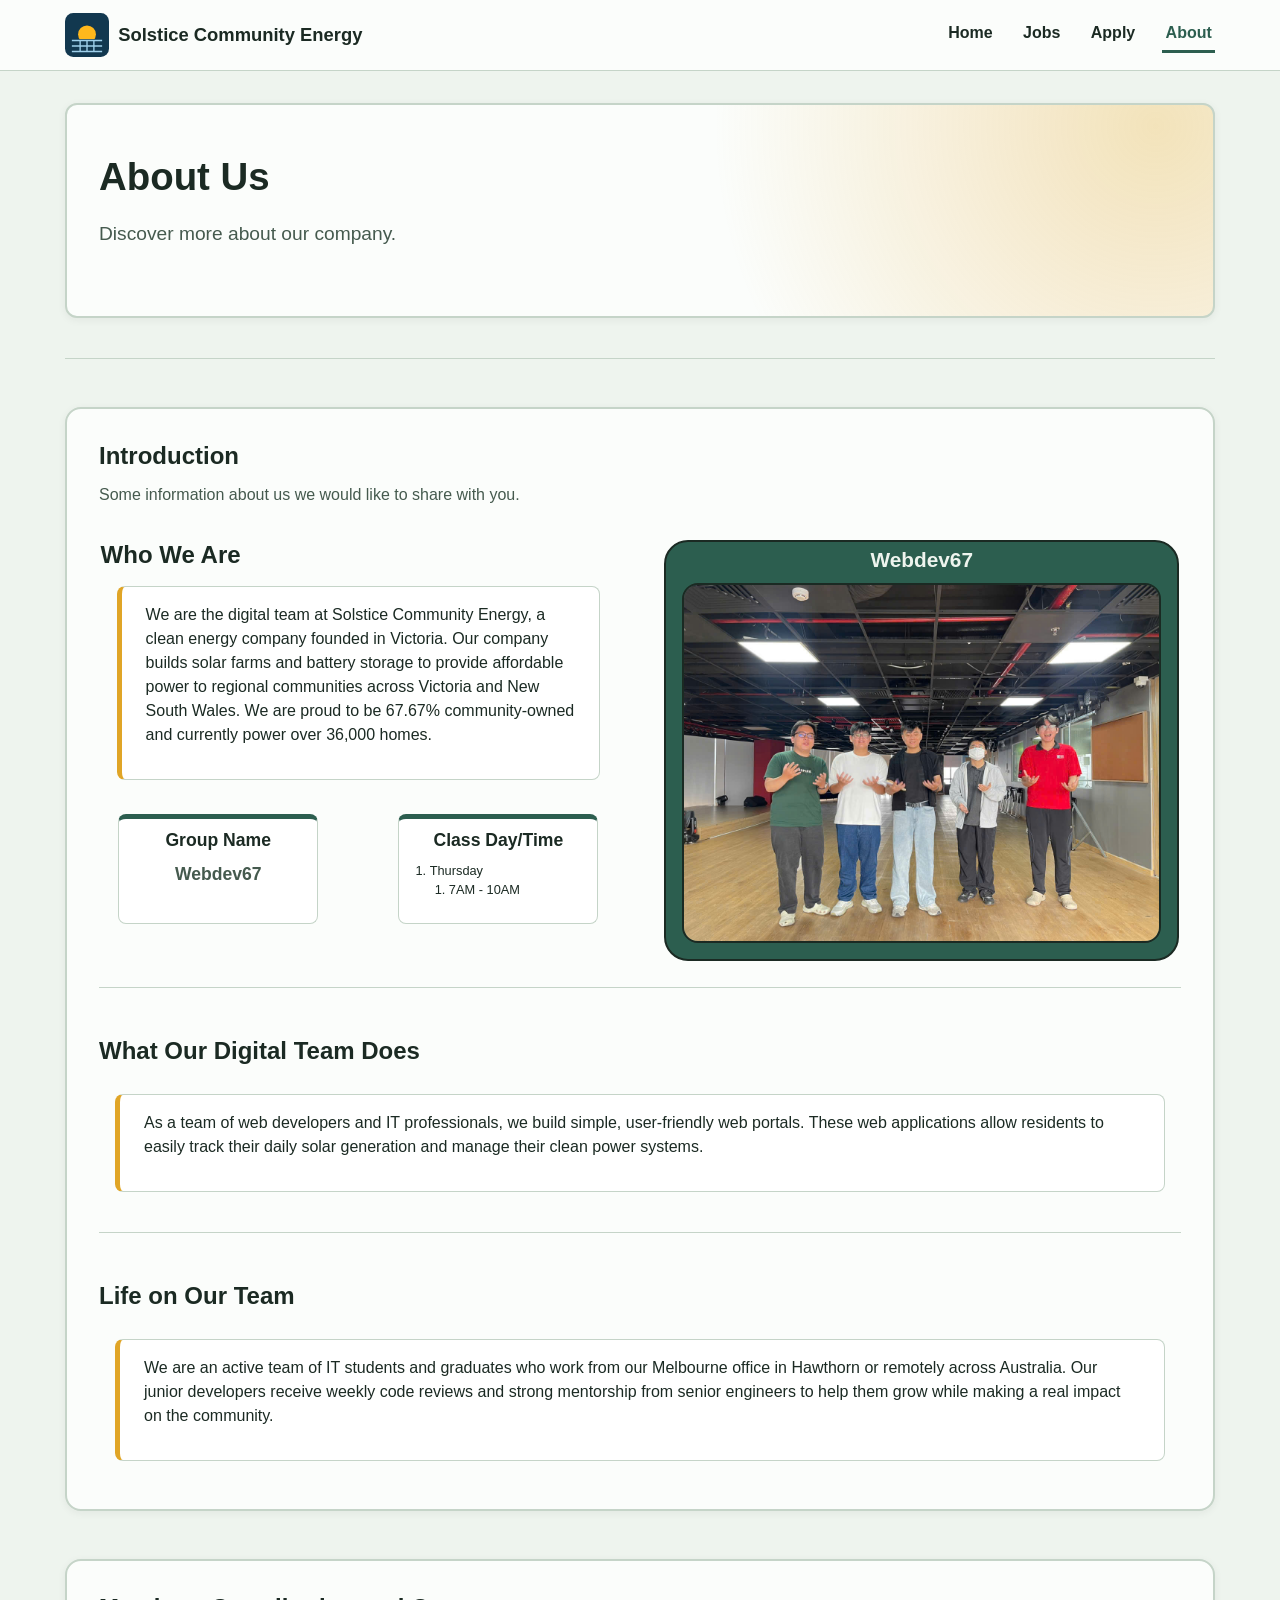
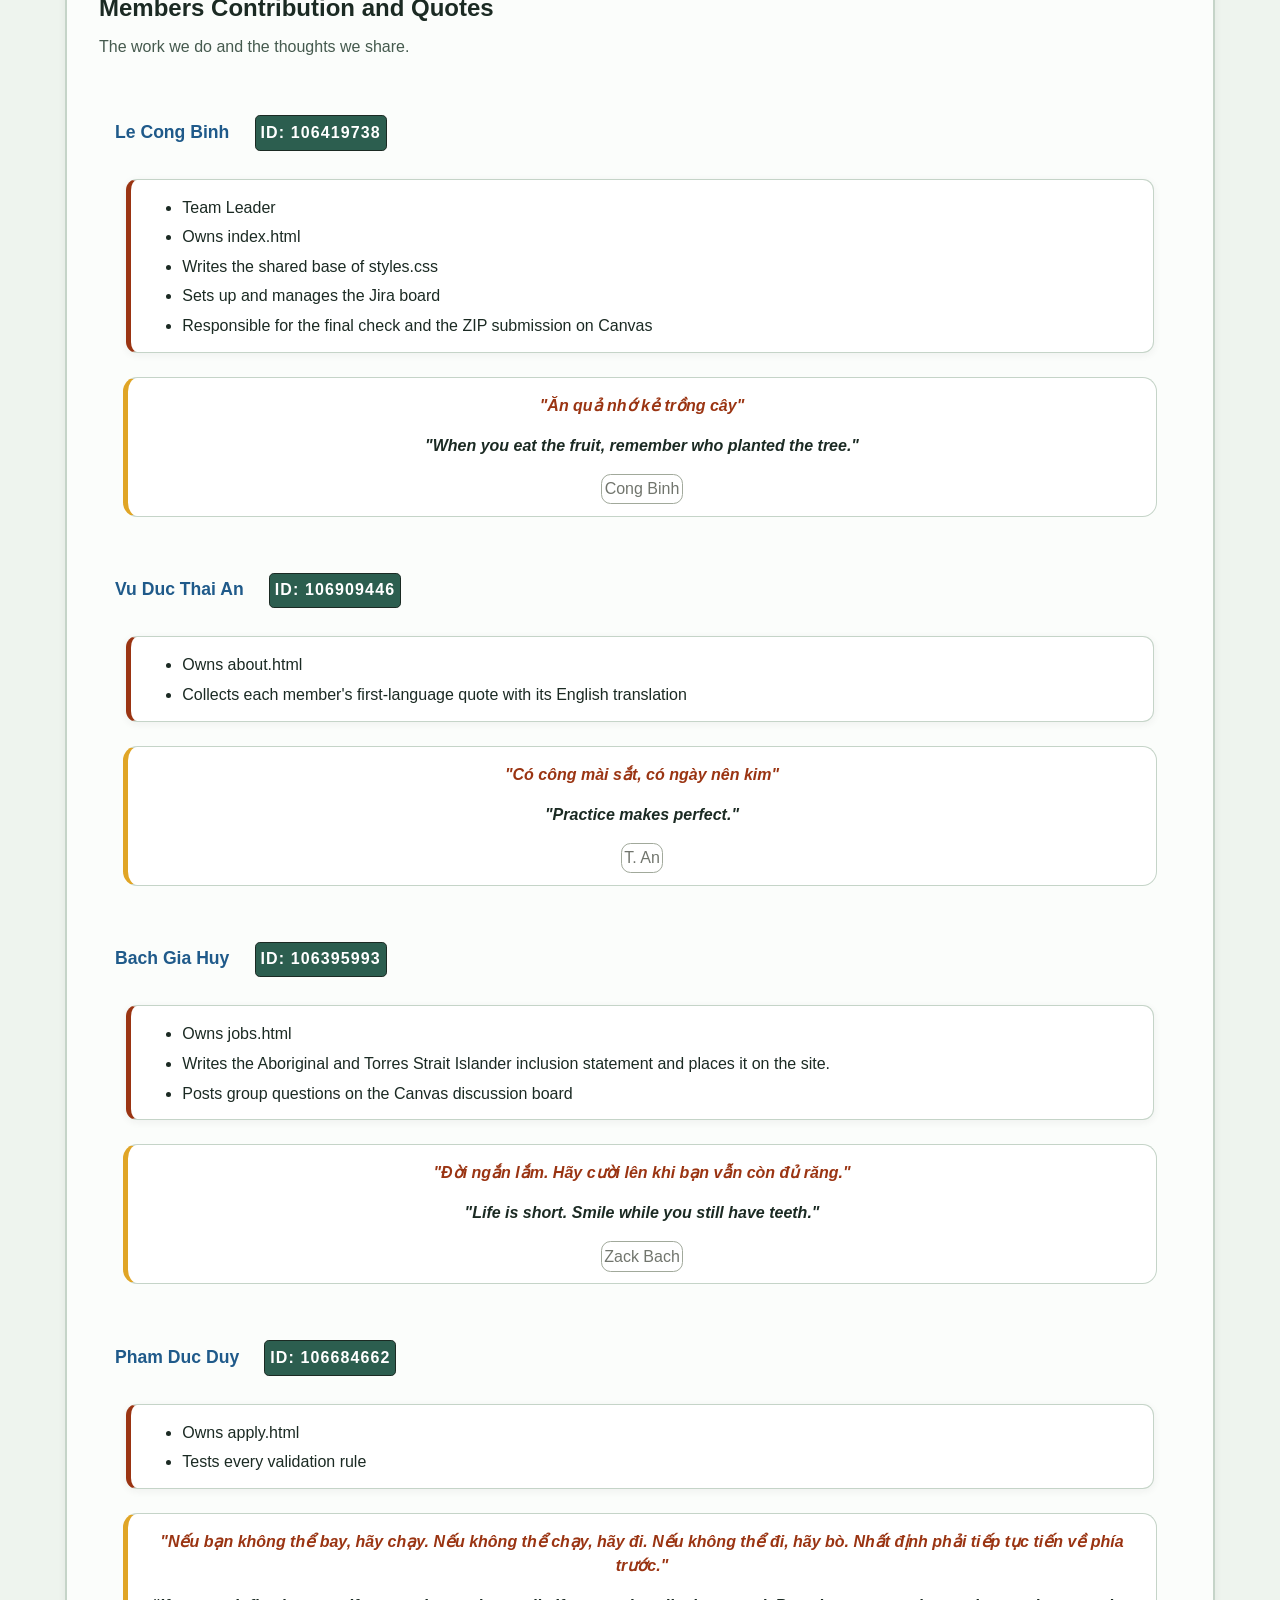
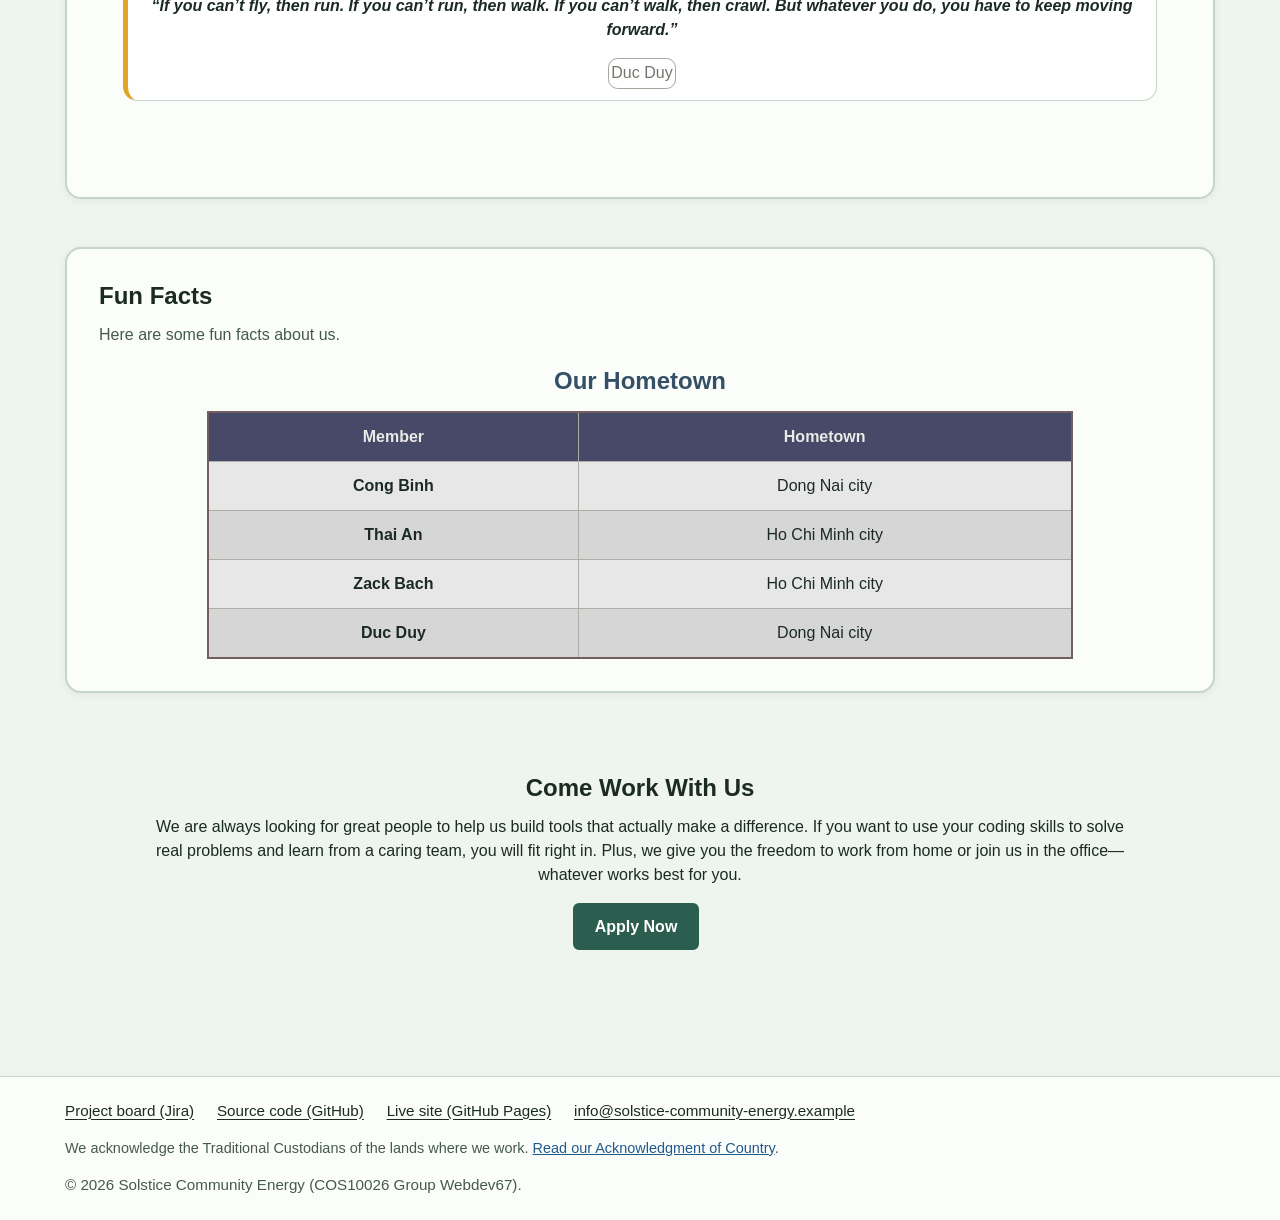
==== commit 4eb99052: "Update about.html: lists, info cards and responsive tweaks HTML CHANGES (about.html) - Member contri" ====
--- a/about.html
+++ b/about.html
@@ -91,25 +91,31 @@
         <section class="section">
             <!-- Group's Class Day/Time using nested list FOR PAGE'S REQUIREMENT -->
 
-            <h2>Who We Are</h2>
+            <h2>Introduction</h2>
+
+            <p class="SubTitle">Some information about us we would like to share with you.</p>
 
             <div class="section-row">
 
                 <div class="group-content">
 
-                    <p>We are the digital team at Solstice Community Energy, a clean energy company founded in Victoria. Our company builds solar farms and battery storage to provide affordable power to regional communities across Victoria and New South Wales. We are proud to be 67.67% community-owned and currently power over 36,000 homes.</p>
+                    <h2>Who We Are</h2>
+
+                    <div class="para-card">
+                        <p>We are the digital team at Solstice Community Energy, a clean energy company founded in Victoria. Our company builds solar farms and battery storage to provide affordable power to regional communities across Victoria and New South Wales. We are proud to be 67.67% community-owned and currently power over 36,000 homes.</p>
+                    </div>
 
                     <div class="section-row">
 
                         <!-- INFORMATION CARD -->
-                        <div class="GroupName">
+                        <div class="info-card">
                             <h3 class = "card-title">Group Name</h3>
                             <p class = "group-name">Webdev67</p>
                         </div>
 
                         <!-- INFORMATION CARD -->
                         <!-- Class Day/time using nested list! -->
-                        <div class="ClassDayTime">
+                        <div class="info-card">
                             <h3 class = "card-title">Class Day/Time</h3>
 
                             <ol>
@@ -142,14 +148,18 @@
             <!-- WHAT OUR TEAM DOES section -->
             <h2>What Our Digital Team Does</h2>
 
-            <p>As a team of web developers and IT professionals, we build simple, user-friendly web portals. These web applications allow residents to easily track their daily solar generation and manage their clean power systems.</p>
+            <div class="para-card">
+                <p>As a team of web developers and IT professionals, we build simple, user-friendly web portals. These web applications allow residents to easily track their daily solar generation and manage their clean power systems.</p>
+            </div>
 
             <hr>
 
             <!-- LIFE ON OUR TEAM section -->
             <h2>Life on Our Team</h2>
 
-            <p>We are an active team of IT students and graduates who work from our Melbourne office in Hawthorn or remotely across Australia. Our junior developers receive weekly code reviews and strong mentorship from senior engineers to help them grow while making a real impact on the community.</p>
+            <div class="para-card">
+                <p>We are an active team of IT students and graduates who work from our Melbourne office in Hawthorn or remotely across Australia. Our junior developers receive weekly code reviews and strong mentorship from senior engineers to help them grow while making a real impact on the community.</p>
+            </div>
 
         </section>
 
@@ -172,11 +182,13 @@
                         <p style="display: inline-block;" class="StudentID">ID: 106419738</p>
                     </dt>
                     <dd class="contributions">
-                        <p>Team Leader</p>
-                        <p>Owns index.html</p>
-                        <p>Writes the shared base of styles.css</p>
-                        <p>Sets up and manages the Jira board</p>
-                        <p>Responsible for the final check and the ZIP submission on Canvas</p>
+                        <ol>
+                            <li>Team Leader</li>
+                            <li>Owns index.html</li>
+                            <li>Writes the shared base of styles.css</li>
+                            <li>Sets up and manages the Jira board</li>
+                            <li>Responsible for the final check and the ZIP submission on Canvas</li>
+                        </ol>
                     </dd>
 
                     <dd class="quote">
@@ -194,8 +206,10 @@
                         <p class="StudentID">ID: 106909446</p>
                     </dt>
                     <dd class="contributions">
-                        <p>Owns about.html</p>
-                        <p>Collects each member's first-language quote with its English translation</p>
+                        <ol>
+                            <li>Owns about.html</li>
+                            <li>Collects each member's first-language quote with its English translation</li>
+                        </ol>
                     </dd>
 
                     <dd class="quote">
@@ -213,9 +227,11 @@
                         <p class="StudentID">ID: 106395993</p>
                     </dt>
                     <dd class="contributions">
-                        <p>Owns jobs.html</p>
-                        <p>Writes the Aboriginal and Torres Strait Islander inclusion statement and places it on the site.</p>
-                        <p>Posts group questions on the Canvas discussion board</p>
+                        <ol>
+                            <li>Owns jobs.html</li>
+                            <li>Writes the Aboriginal and Torres Strait Islander inclusion statement and places it on the site.</li>
+                            <li>Posts group questions on the Canvas discussion board</li>
+                        </ol>
                     </dd>
                     <dd class="quote">
                         <p lang="vi">"Đời ngắn lắm. Hãy cười lên khi bạn vẫn còn đủ răng."</p>
@@ -232,8 +248,10 @@
                         <p class="StudentID">ID: 106684662</p>
                     </dt>
                     <dd class="contributions">
-                        <p>Owns apply.html</p>
-                        <p>Tests every validation rule</p>
+                        <ol>
+                            <li>Owns apply.html</li>
+                            <li>Tests every validation rule</li>
+                        </ol>
                     </dd>
                     <dd class="quote">
                         <p lang="vi">"Nếu bạn không thể bay, hãy chạy. Nếu không thể chạy, hãy đi. Nếu không thể đi, hãy bò. Nhất định phải tiếp tục tiến về phía trước."</p>
@@ -253,6 +271,7 @@
             <h2>Fun Facts</h2>
 
             <p class="SubTitle">Here are some fun facts about us.</p>
+
 
             <div class="FunFact">
 
--- a/styles.css
+++ b/styles.css
@@ -1315,7 +1315,7 @@
 
   border: 1px solid var(--line);
   border-left: 5px solid var(--accent);
-  border-radius: 10px;
+  border-radius: .9rem;
 
   font-size: 1rem;
   text-align: center;
@@ -1345,42 +1345,43 @@
   border-top: 1px solid var(--line);
 }
 
-/*Group Name card in the Who We Are section */
-.page-about div.GroupName {
+/*Group Name card in the Who We Are section and
+  Class day/time card in the Who We Are section */
+.page-about div.info-card {
   border: 1px solid var(--line);
-  border-radius: var(--radius-lg);
-  background-color: var(--surface);
-
-  border-top: 3px solid var(--primary);
+  border-radius: .5rem;
+  background-color: var(--on-primary);
+
+  border-top: 5px solid var(--primary);
   
   padding: .7rem;
 
-  margin: 3%;
+  margin: 1rem;
 
   font-size: 0.8rem;
 
   flex: 1;
 }
 
-/*Class day/time card in the Who We Are section */
-.page-about div.ClassDayTime {
+/* Similiar to above but is used for paragraphs with different styling */
+.page-about div.para-card {
   border: 1px solid var(--line);
-  border-radius: var(--radius-lg);
-  background-color: var(--surface);
-
-  border-top: 3px solid var(--primary);
+  border-radius: .5rem;
+  background-color: var(--on-primary);
+
+  border-left: 5px solid var(--accent);
   
-  padding: .7rem;
-
-  margin: 3%;
-
-  font-size: 0.8rem;
+  padding: 1rem 1.5rem 1rem;
+
+  margin: 1rem;
+
 
   flex: 1;
 }
 
+
 /* Make the titles of each aforementioned cards bigger for stylistic purposes */
-.page-about div.GroupName .card-title, .page-about div.ClassDayTime .card-title {
+.page-about div.info-card .card-title, .page-about div.info-card .card-title {
 
   text-align: center;
   font-size: 1.1rem;
@@ -1408,13 +1409,20 @@
 .page-about .contributions {
   margin: auto;
   width: 95%;
-  padding: 1rem 3rem 0rem;
+  padding: 1rem 1.7rem 0.5rem;
   background-color: var(--on-primary);
-  border-radius: 1rem;
+  border-radius: 0.7rem;
   border: 1px solid var(--line);
-  border-left: 3px solid var(--focus);
+  border-left: 5px solid var(--focus);
 
   box-shadow: 0 2px 8px rgba(27, 42, 35, 0.06);
+}
+
+.page-about .contributions ol {
+
+  margin: auto;
+  list-style-type: disc;
+
 }
 
 /* FIGURE of Group Photo with BORDER and CAPTION  */
@@ -1563,7 +1571,7 @@
 }
 
 
-@media screen and (max-width: 768px) {
+@media (max-width: 768px) {
   .page-about .header-card {
      padding: 1.75rem 1.25rem;
    }
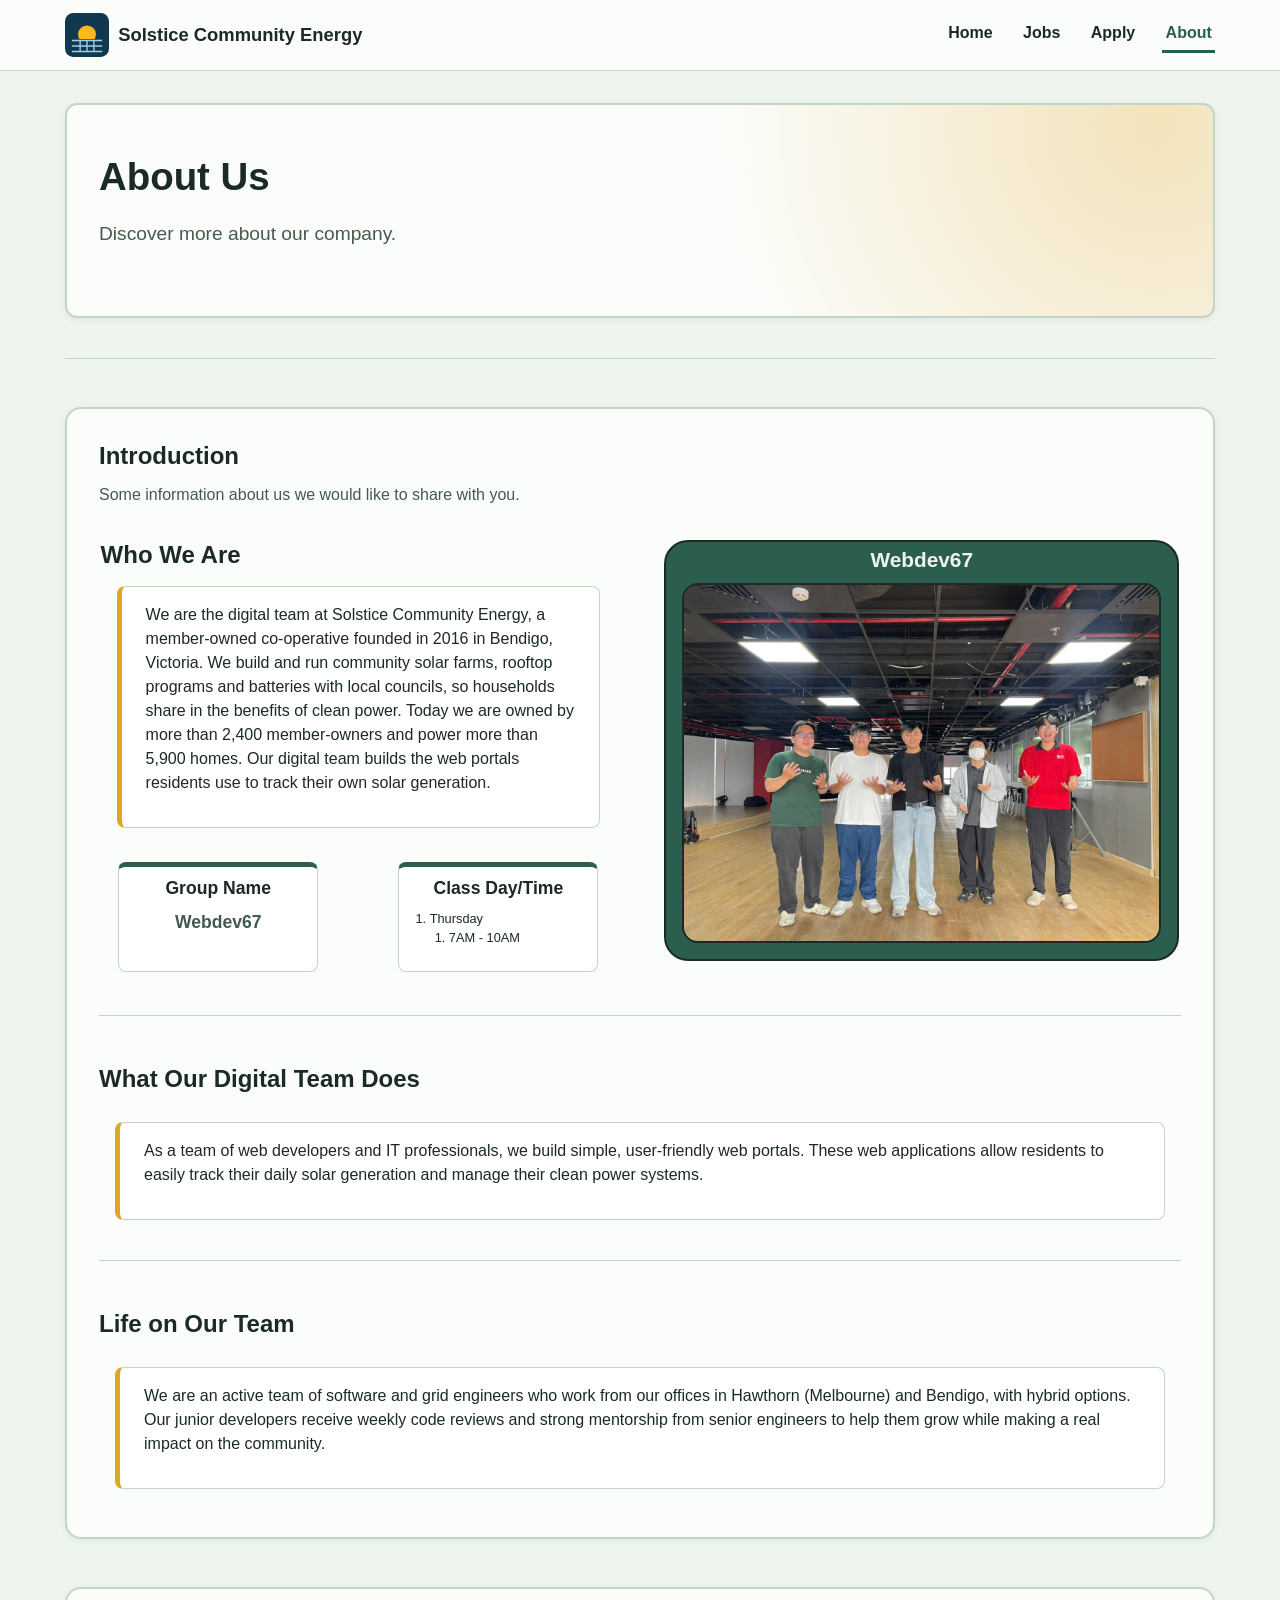
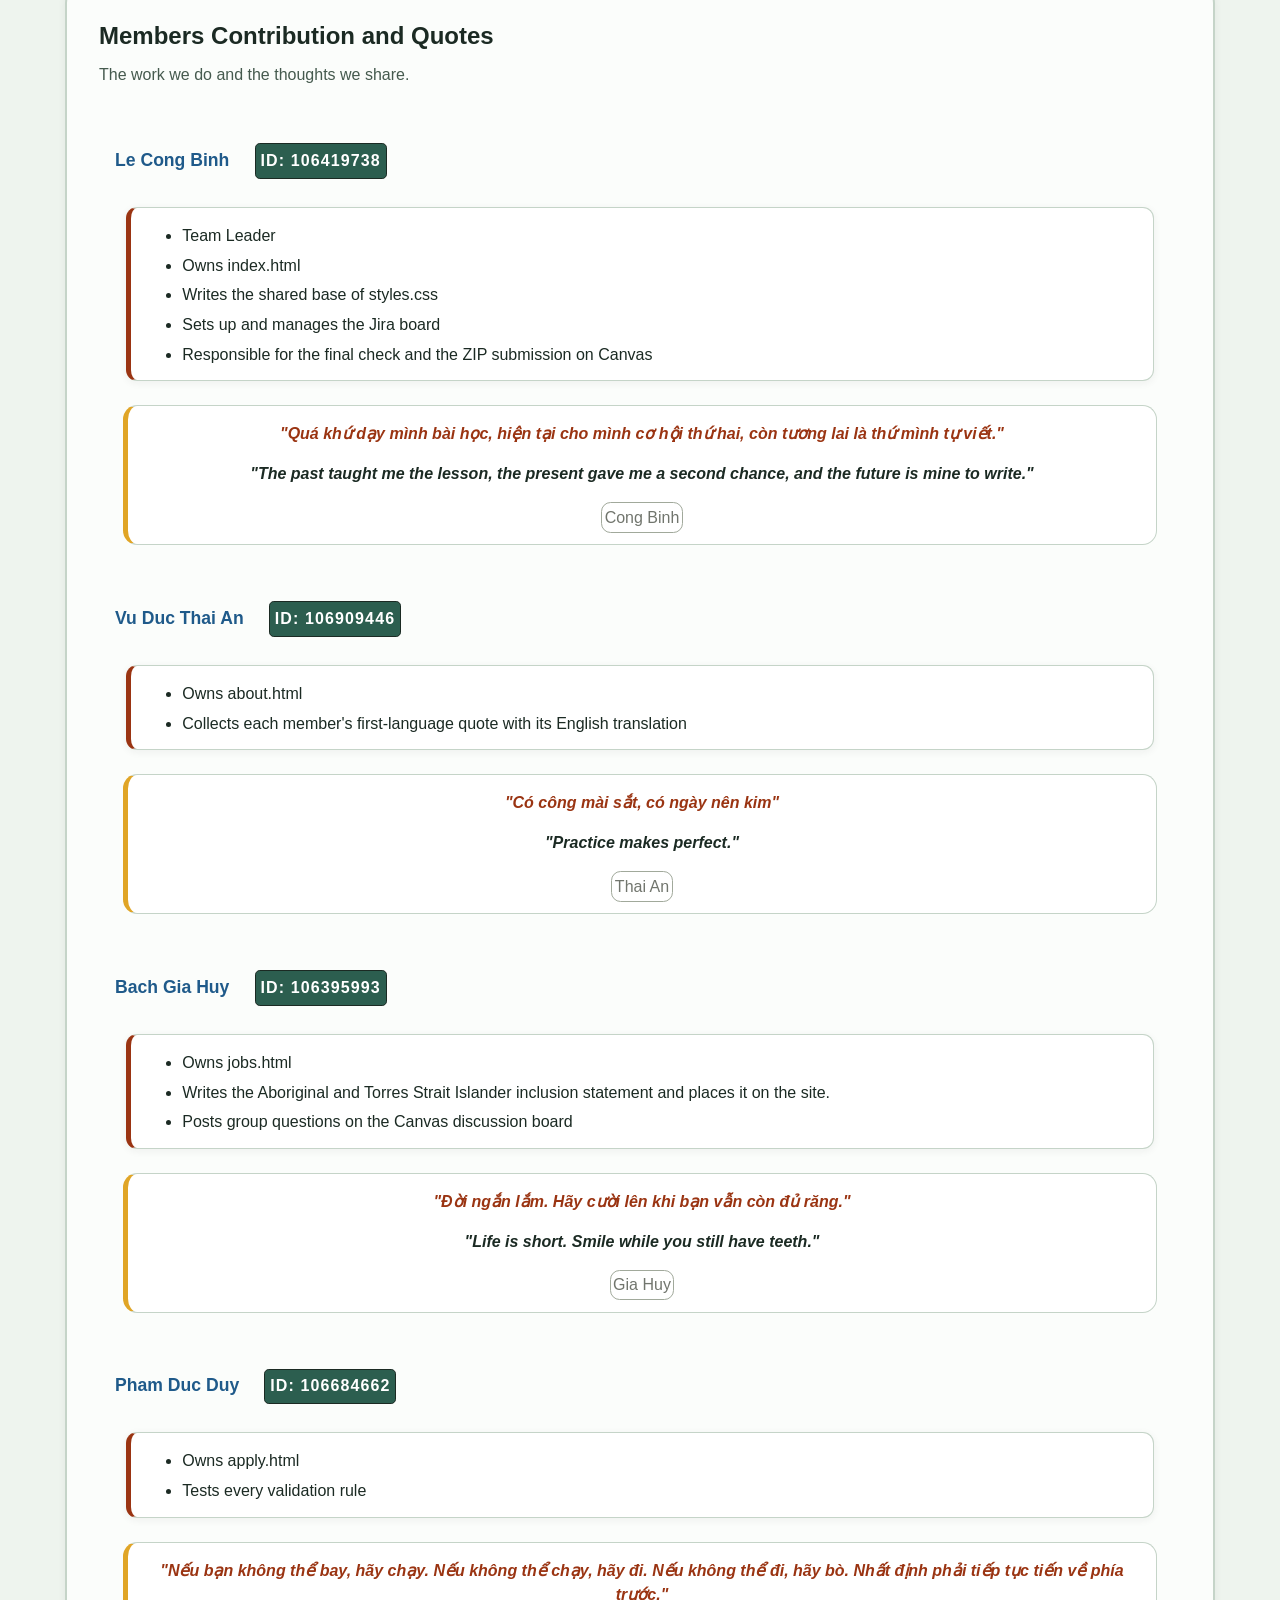
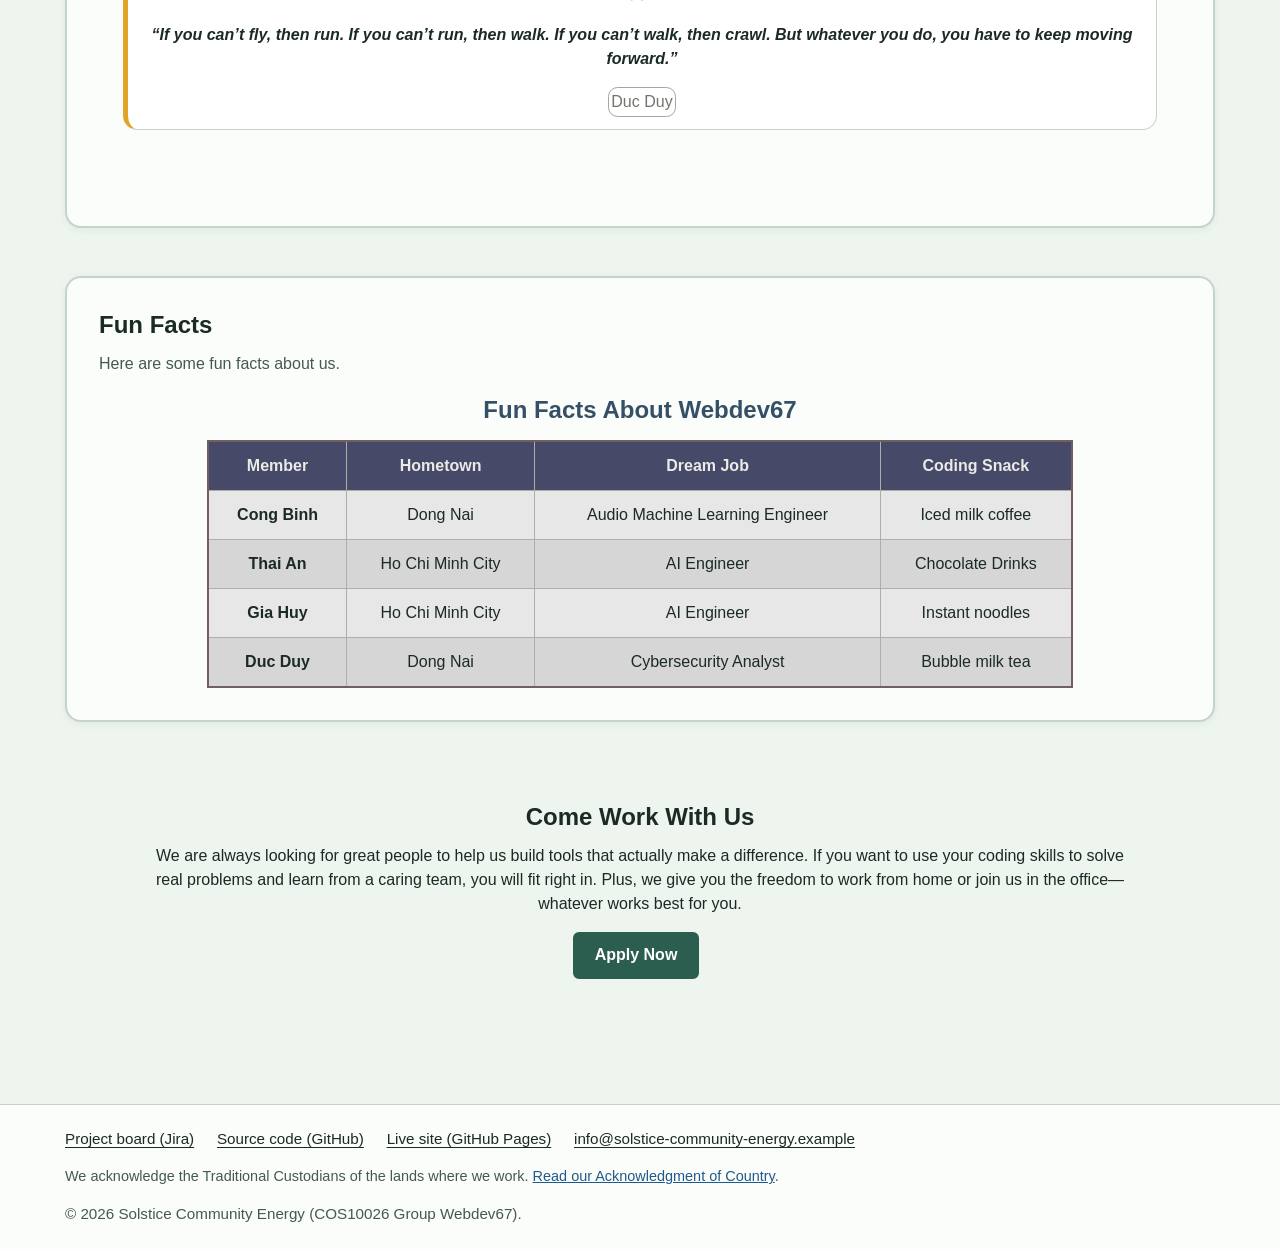
==== commit f81dd885: "Update about.html: Update about.html: fix Home Page info, add fun facts columns, tidy quotes Final u" ====
--- a/about.html
+++ b/about.html
@@ -6,6 +6,7 @@
   <meta name="viewport" content="width=device-width, initial-scale=1">
   <title>About | Solstice Community Energy Careers</title>
   <meta name="description" content="Meet the student team behind this fictional recruitment website.">
+  <meta name="author" content="Vu Duc Thai An">
 
   <!-- EXTERNAL STYLESHEET FOR PAGE's REQUIREMENT -->
   <link rel="stylesheet" href="styles.css">
@@ -102,7 +103,13 @@
                     <h2>Who We Are</h2>
 
                     <div class="para-card">
-                        <p>We are the digital team at Solstice Community Energy, a clean energy company founded in Victoria. Our company builds solar farms and battery storage to provide affordable power to regional communities across Victoria and New South Wales. We are proud to be 67.67% community-owned and currently power over 36,000 homes.</p>
+                        <p>We are the digital team at Solstice Community Energy,
+                            a member-owned co-operative founded in 2016 in Bendigo, Victoria.
+                            We build and run community solar farms, rooftop programs and batteries
+                            with local councils, so households share in the benefits of clean power.
+                            Today we are owned by more than 2,400 member-owners and power more than
+                            5,900 homes. Our digital team builds the web portals residents use to
+                            track their own solar generation.</p>
                     </div>
 
                     <div class="section-row">
@@ -158,7 +165,7 @@
             <h2>Life on Our Team</h2>
 
             <div class="para-card">
-                <p>We are an active team of IT students and graduates who work from our Melbourne office in Hawthorn or remotely across Australia. Our junior developers receive weekly code reviews and strong mentorship from senior engineers to help them grow while making a real impact on the community.</p>
+                <p>We are an active team of software and grid engineers who work from our offices in Hawthorn (Melbourne) and Bendigo, with hybrid options. Our junior developers receive weekly code reviews and strong mentorship from senior engineers to help them grow while making a real impact on the community.</p>
             </div>
 
         </section>
@@ -192,8 +199,8 @@
                     </dd>
 
                     <dd class="quote">
-                        <p lang="vi">"Ăn quả nhớ kẻ trồng cây"</p>
-                        <p>"When you eat the fruit, remember who planted the tree."</p>
+                        <p lang="vi">"Quá khứ dạy mình bài học, hiện tại cho mình cơ hội thứ hai, còn tương lai là thứ mình tự viết."</p>
+                        <p>"The past taught me the lesson, the present gave me a second chance, and the future is mine to write."</p>
                         <p class="quote-author">Cong Binh</p>
                     </dd>
                 </div>
@@ -215,7 +222,7 @@
                     <dd class="quote">
                         <p lang="vi">"Có công mài sắt, có ngày nên kim"</p>
                         <p>"Practice makes perfect."</p>
-                        <p class="quote-author">T. An</p>
+                        <p class="quote-author">Thai An</p>
                     </dd>
                 </div>
 
@@ -236,7 +243,7 @@
                     <dd class="quote">
                         <p lang="vi">"Đời ngắn lắm. Hãy cười lên khi bạn vẫn còn đủ răng."</p>
                         <p>"Life is short. Smile while you still have teeth."</p>
-                        <p class="quote-author">Zack Bach</p>
+                        <p class="quote-author">Gia Huy</p>
                     </dd>
                 </div>
 
@@ -276,39 +283,45 @@
             <div class="FunFact">
 
                 <table class="FunFactTable">
-                    <caption>Our Hometown</caption>
+                    <caption>Fun Facts About Webdev67</caption>
 
                     <thead>
-
-                        <tr>
-                            <th>Member</th>
-                            <th>Hometown</th>
-                        </tr>
-
+                        <tr>
+                            <th scope="col">Member</th>
+                            <th scope="col">Hometown</th>
+                            <th scope="col">Dream Job</th>
+                            <th scope="col">Coding Snack</th>
+                        </tr>
                     </thead>
 
                     <tbody>
-
                         <tr>
                             <td class="table-name">Cong Binh</td>
-                            <td>Dong Nai city</td>
+                            <td>Dong Nai</td>
+                            <td>Audio Machine Learning Engineer</td>
+                            <td>Iced milk coffee</td>
                         </tr>
 
                         <tr>
                             <td class="table-name">Thai An</td>
-                            <td>Ho Chi Minh city</td>
-                        </tr>
-
-                        <tr>
-                            <td class="table-name">Zack Bach</td>
-                            <td>Ho Chi Minh city</td>
+                            <td>Ho Chi Minh City</td>
+                            <td>AI Engineer</td>
+                            <td>Chocolate Drinks</td>
+                        </tr>
+
+                        <tr>
+                            <td class="table-name">Gia Huy</td>
+                            <td>Ho Chi Minh City</td>
+                            <td>AI Engineer</td>
+                            <td>Instant noodles</td>
                         </tr>
 
                         <tr>
                             <td class="table-name">Duc Duy</td>
-                            <td>Dong Nai city</td>
-                        </tr>
-
+                            <td>Dong Nai</td>
+                            <td>Cybersecurity Analyst</td>
+                            <td>Bubble milk tea</td>
+                        </tr>
                     </tbody>
                 </table>
 
--- a/styles.css
+++ b/styles.css
@@ -486,6 +486,14 @@
   color: var(--ink-muted);
 }
 
+/* small disclaimer under the stats */
+.page-home .stats-note {
+  margin: 1.25em 0 0;
+  font-size: 0.9em;
+  font-style: italic;
+  color: var(--ink-muted);
+}
+
 /* ---- Projects table ---- */
 /* Wrapper lets the table scroll sideways on a narrow phone screen */
 .page-home .table-wrap {
@@ -1047,7 +1055,7 @@
 
 .page-apply #description {
   text-align: center;
-  color: black;
+  color: #1b2a23;
   max-width: 42rem;
   margin: 0 auto 2rem auto;
 }
@@ -1104,7 +1112,12 @@
 .page-apply .apply_form label {
   font-weight: 600;
   font-size: 1rem;
-  color: black;
+  color: #111827;
+}
+
+.page-apply .apply_form input::placeholder,
+.page-apply .apply_form textarea::placeholder {
+  color: #4b5563;
 }
 
 .page-apply .apply_form input[type="text"],
@@ -1123,7 +1136,7 @@
 }
 
 .page-apply .required {
-  color: red; 
+  color: #b91c1c; 
   font-weight: bold;
   margin-left: 0.25rem;
 }
@@ -1185,23 +1198,24 @@
 }
 
 .page-apply input[type="submit"] {
-  background-color: green;
-  color: white;
+  background-color: #2c5e4f;
+  color: #ffffff;
   border: none;
 }
 
 .page-apply input[type="submit"]:hover {
-  background-color: darkgreen;
+  background-color: #1b2a23;
 }
 
 .page-apply input[type="reset"] {
   background-color: transparent;
-  color: black;
-  border: 1px solid gray;
+  color: #1b2a23;
+  border: 1px solid #1b2a23;
 }
 
 .page-apply input[type="reset"]:hover {
-  background-color: #dcdcdc;
+  background-color: #1b2a23;
+  color: #ffffff;
 }
 /* ==========================================================================
    8. PAGE: about.html (Owner: Vu Duc Thai An - Scope: .page-about)
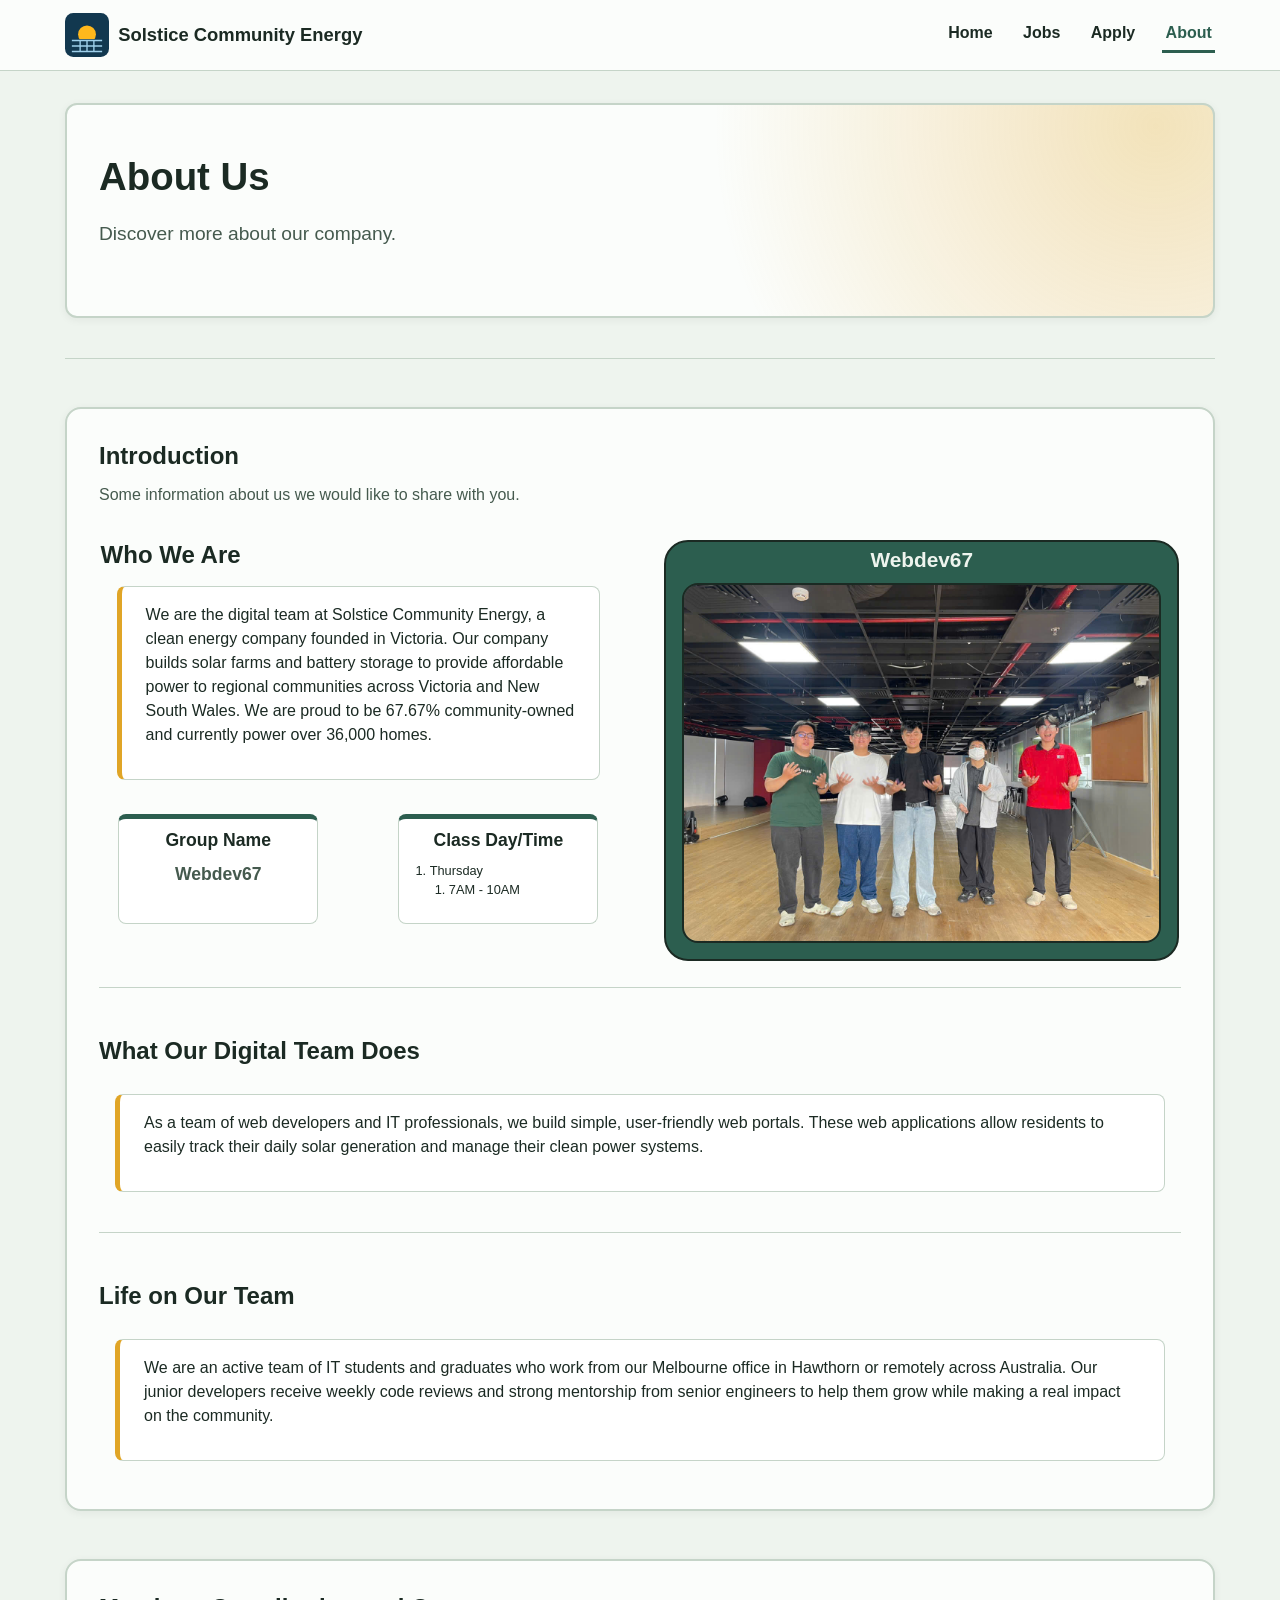
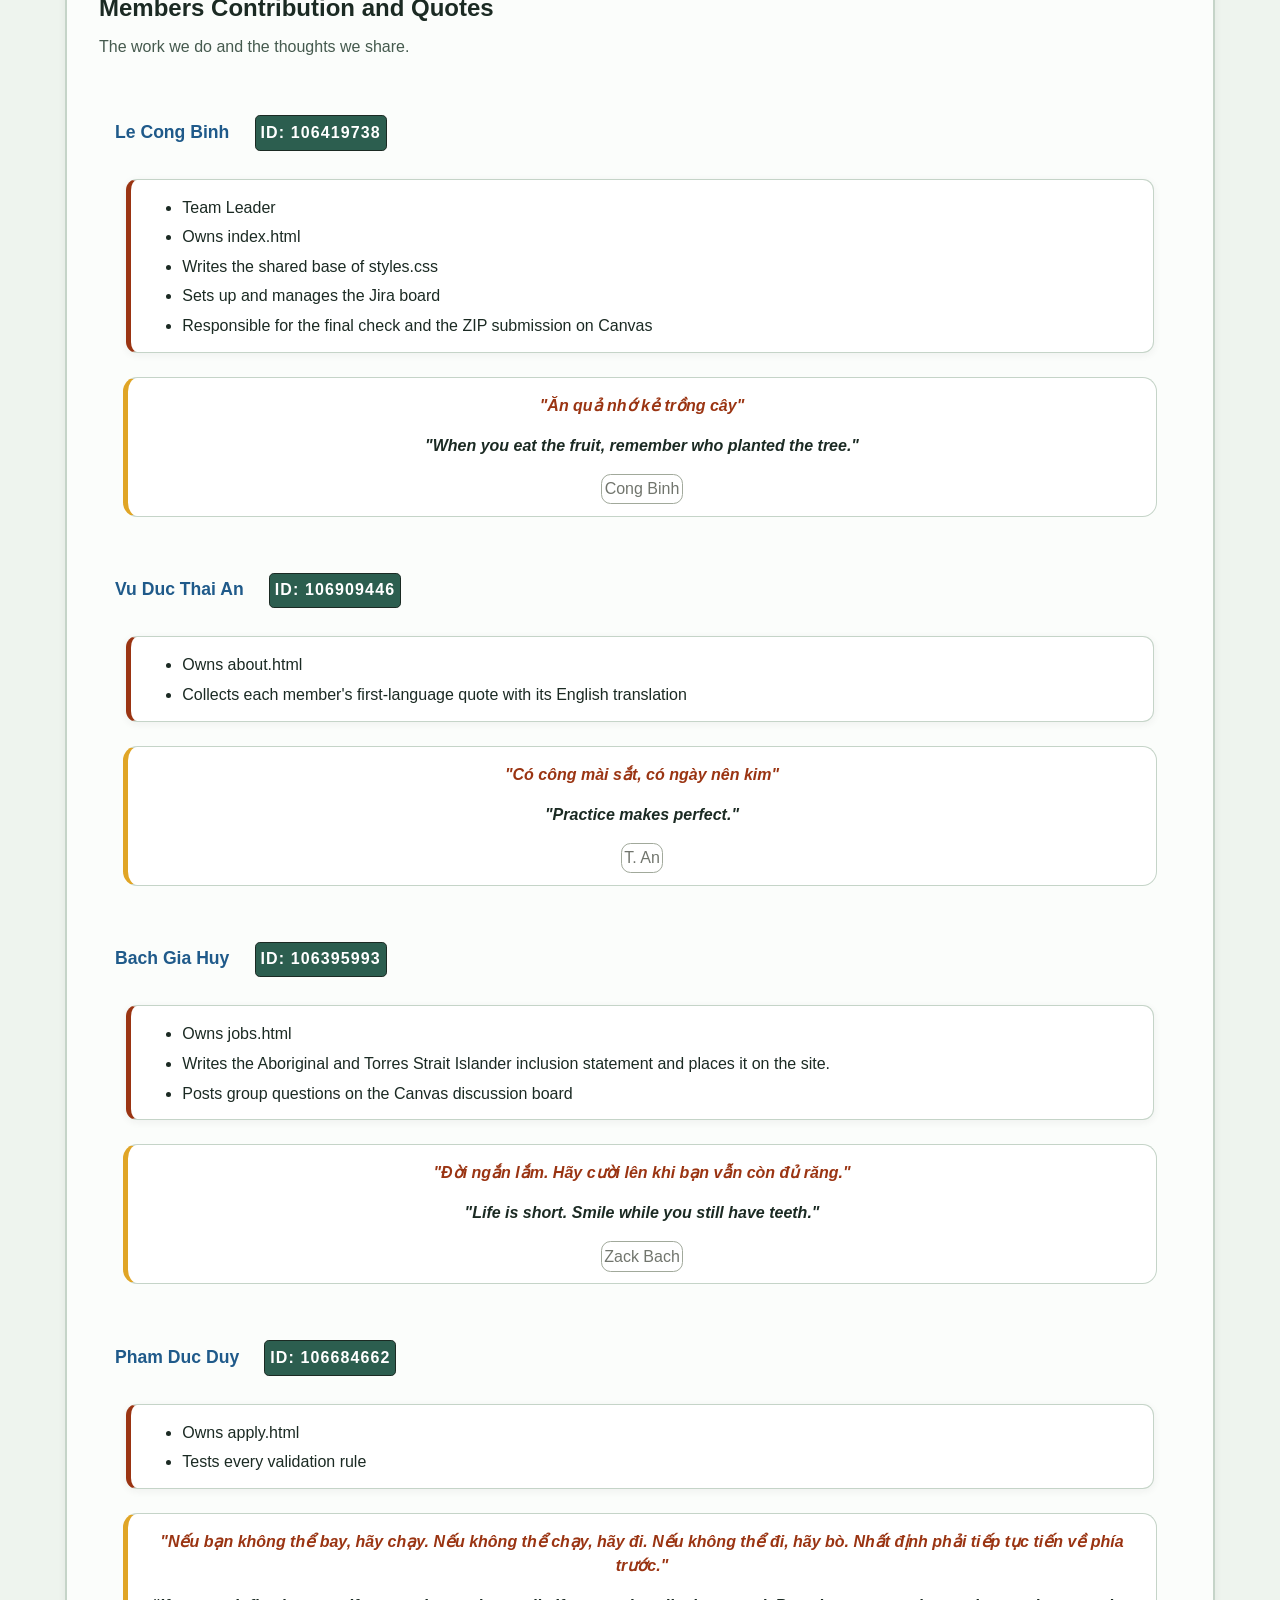
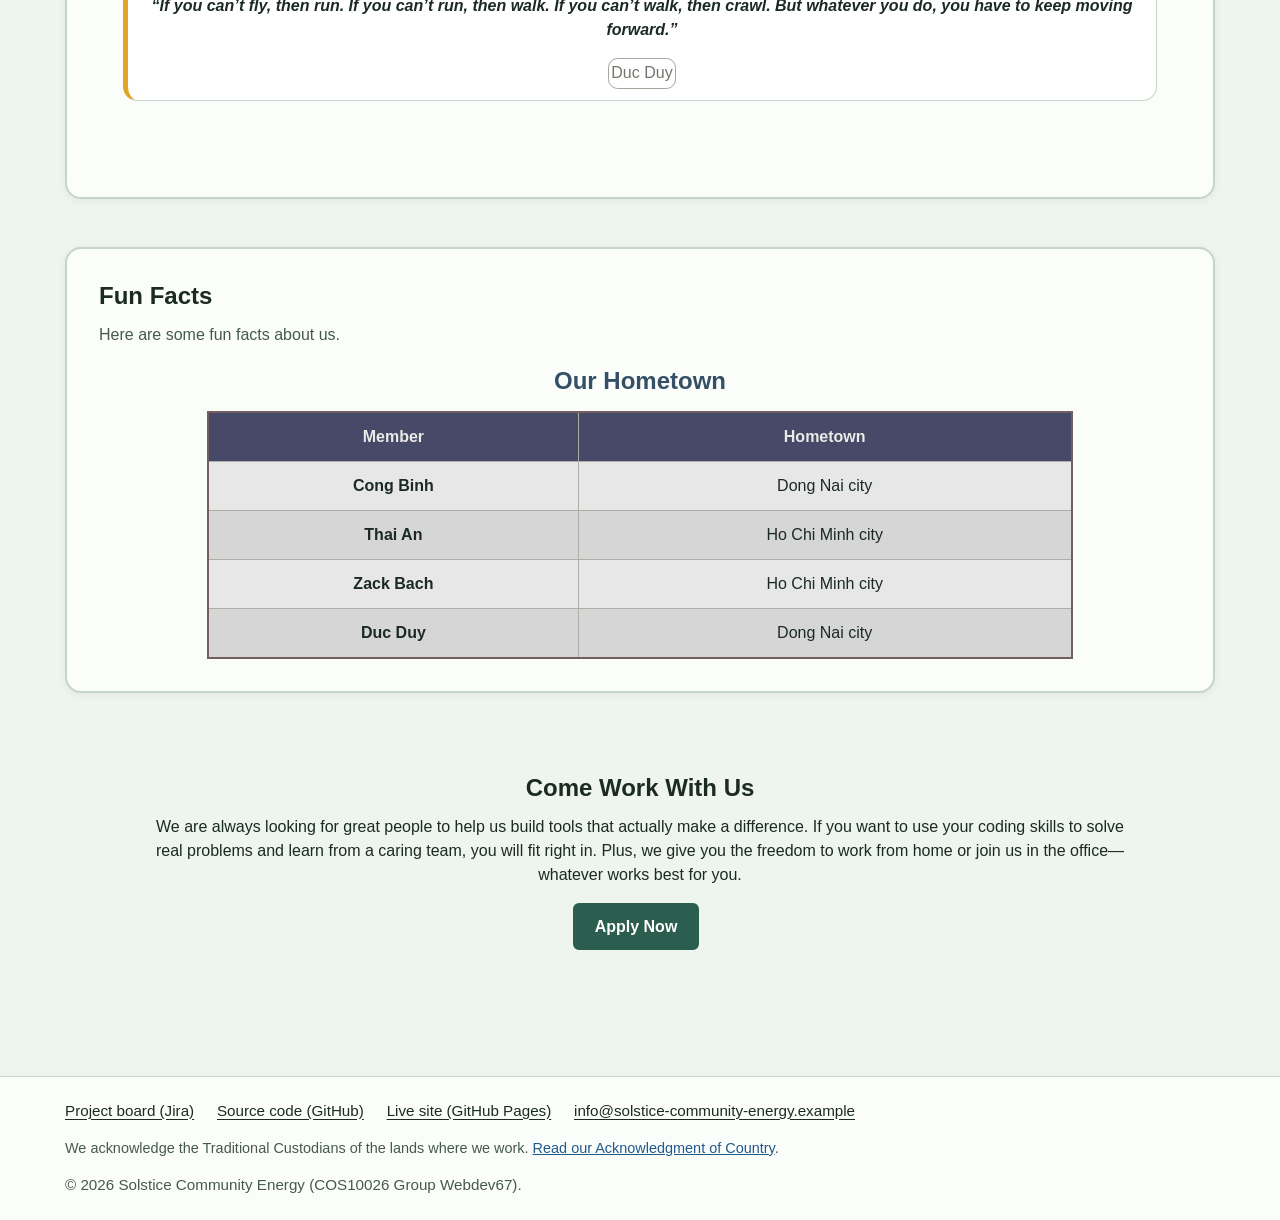
==== commit 784dc489: "Merge branch 'feat/apply-duy' of https://github.com/congbinhle120203/COS10026_GroupProject1_Webdev67" ====
--- a/about.html
+++ b/about.html
@@ -6,7 +6,6 @@
   <meta name="viewport" content="width=device-width, initial-scale=1">
   <title>About | Solstice Community Energy Careers</title>
   <meta name="description" content="Meet the student team behind this fictional recruitment website.">
-  <meta name="author" content="Vu Duc Thai An">
 
   <!-- EXTERNAL STYLESHEET FOR PAGE's REQUIREMENT -->
   <link rel="stylesheet" href="styles.css">
@@ -103,13 +102,7 @@
                     <h2>Who We Are</h2>
 
                     <div class="para-card">
-                        <p>We are the digital team at Solstice Community Energy,
-                            a member-owned co-operative founded in 2016 in Bendigo, Victoria.
-                            We build and run community solar farms, rooftop programs and batteries
-                            with local councils, so households share in the benefits of clean power.
-                            Today we are owned by more than 2,400 member-owners and power more than
-                            5,900 homes. Our digital team builds the web portals residents use to
-                            track their own solar generation.</p>
+                        <p>We are the digital team at Solstice Community Energy, a clean energy company founded in Victoria. Our company builds solar farms and battery storage to provide affordable power to regional communities across Victoria and New South Wales. We are proud to be 67.67% community-owned and currently power over 36,000 homes.</p>
                     </div>
 
                     <div class="section-row">
@@ -165,7 +158,7 @@
             <h2>Life on Our Team</h2>
 
             <div class="para-card">
-                <p>We are an active team of software and grid engineers who work from our offices in Hawthorn (Melbourne) and Bendigo, with hybrid options. Our junior developers receive weekly code reviews and strong mentorship from senior engineers to help them grow while making a real impact on the community.</p>
+                <p>We are an active team of IT students and graduates who work from our Melbourne office in Hawthorn or remotely across Australia. Our junior developers receive weekly code reviews and strong mentorship from senior engineers to help them grow while making a real impact on the community.</p>
             </div>
 
         </section>
@@ -199,8 +192,8 @@
                     </dd>
 
                     <dd class="quote">
-                        <p lang="vi">"Quá khứ dạy mình bài học, hiện tại cho mình cơ hội thứ hai, còn tương lai là thứ mình tự viết."</p>
-                        <p>"The past taught me the lesson, the present gave me a second chance, and the future is mine to write."</p>
+                        <p lang="vi">"Ăn quả nhớ kẻ trồng cây"</p>
+                        <p>"When you eat the fruit, remember who planted the tree."</p>
                         <p class="quote-author">Cong Binh</p>
                     </dd>
                 </div>
@@ -222,7 +215,7 @@
                     <dd class="quote">
                         <p lang="vi">"Có công mài sắt, có ngày nên kim"</p>
                         <p>"Practice makes perfect."</p>
-                        <p class="quote-author">Thai An</p>
+                        <p class="quote-author">T. An</p>
                     </dd>
                 </div>
 
@@ -243,7 +236,7 @@
                     <dd class="quote">
                         <p lang="vi">"Đời ngắn lắm. Hãy cười lên khi bạn vẫn còn đủ răng."</p>
                         <p>"Life is short. Smile while you still have teeth."</p>
-                        <p class="quote-author">Gia Huy</p>
+                        <p class="quote-author">Zack Bach</p>
                     </dd>
                 </div>
 
@@ -283,45 +276,39 @@
             <div class="FunFact">
 
                 <table class="FunFactTable">
-                    <caption>Fun Facts About Webdev67</caption>
+                    <caption>Our Hometown</caption>
 
                     <thead>
-                        <tr>
-                            <th scope="col">Member</th>
-                            <th scope="col">Hometown</th>
-                            <th scope="col">Dream Job</th>
-                            <th scope="col">Coding Snack</th>
-                        </tr>
+
+                        <tr>
+                            <th>Member</th>
+                            <th>Hometown</th>
+                        </tr>
+
                     </thead>
 
                     <tbody>
+
                         <tr>
                             <td class="table-name">Cong Binh</td>
-                            <td>Dong Nai</td>
-                            <td>Audio Machine Learning Engineer</td>
-                            <td>Iced milk coffee</td>
+                            <td>Dong Nai city</td>
                         </tr>
 
                         <tr>
                             <td class="table-name">Thai An</td>
-                            <td>Ho Chi Minh City</td>
-                            <td>AI Engineer</td>
-                            <td>Chocolate Drinks</td>
-                        </tr>
-
-                        <tr>
-                            <td class="table-name">Gia Huy</td>
-                            <td>Ho Chi Minh City</td>
-                            <td>AI Engineer</td>
-                            <td>Instant noodles</td>
+                            <td>Ho Chi Minh city</td>
+                        </tr>
+
+                        <tr>
+                            <td class="table-name">Zack Bach</td>
+                            <td>Ho Chi Minh city</td>
                         </tr>
 
                         <tr>
                             <td class="table-name">Duc Duy</td>
-                            <td>Dong Nai</td>
-                            <td>Cybersecurity Analyst</td>
-                            <td>Bubble milk tea</td>
-                        </tr>
+                            <td>Dong Nai city</td>
+                        </tr>
+
                     </tbody>
                 </table>
 
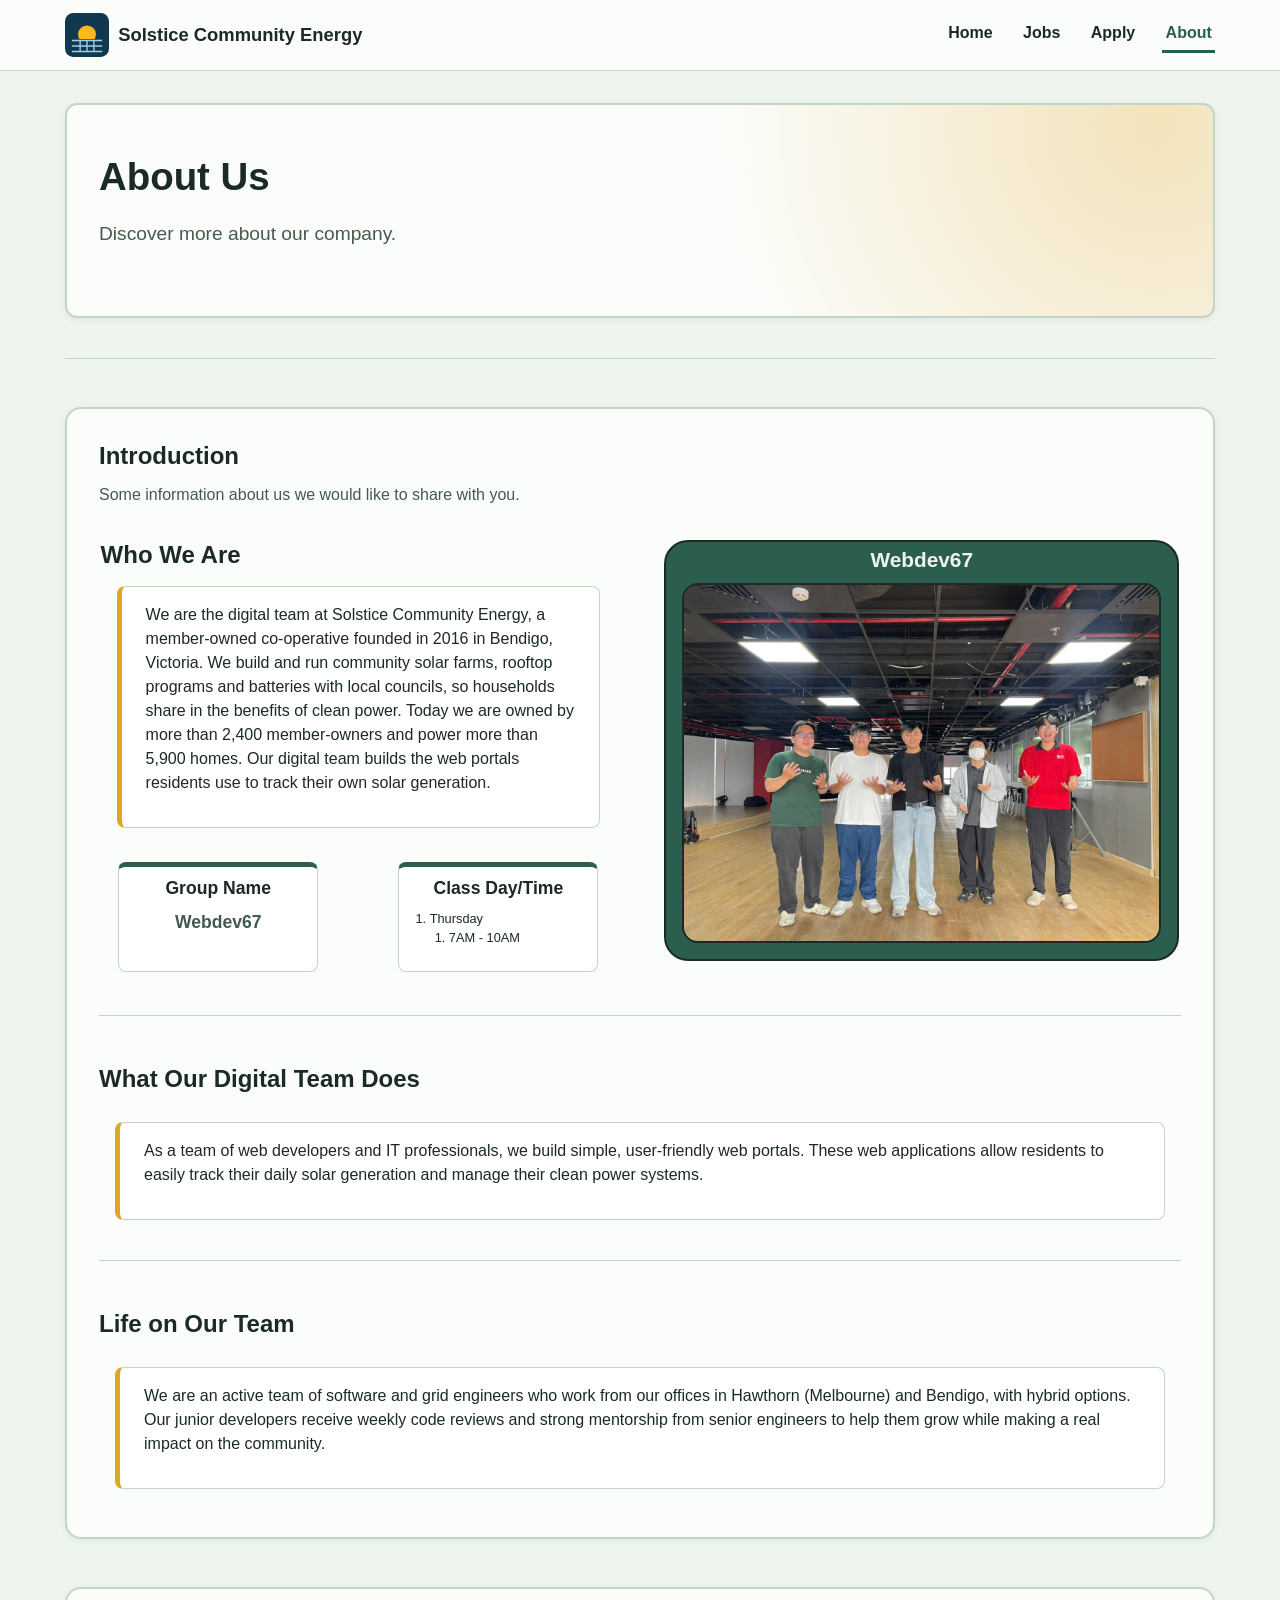
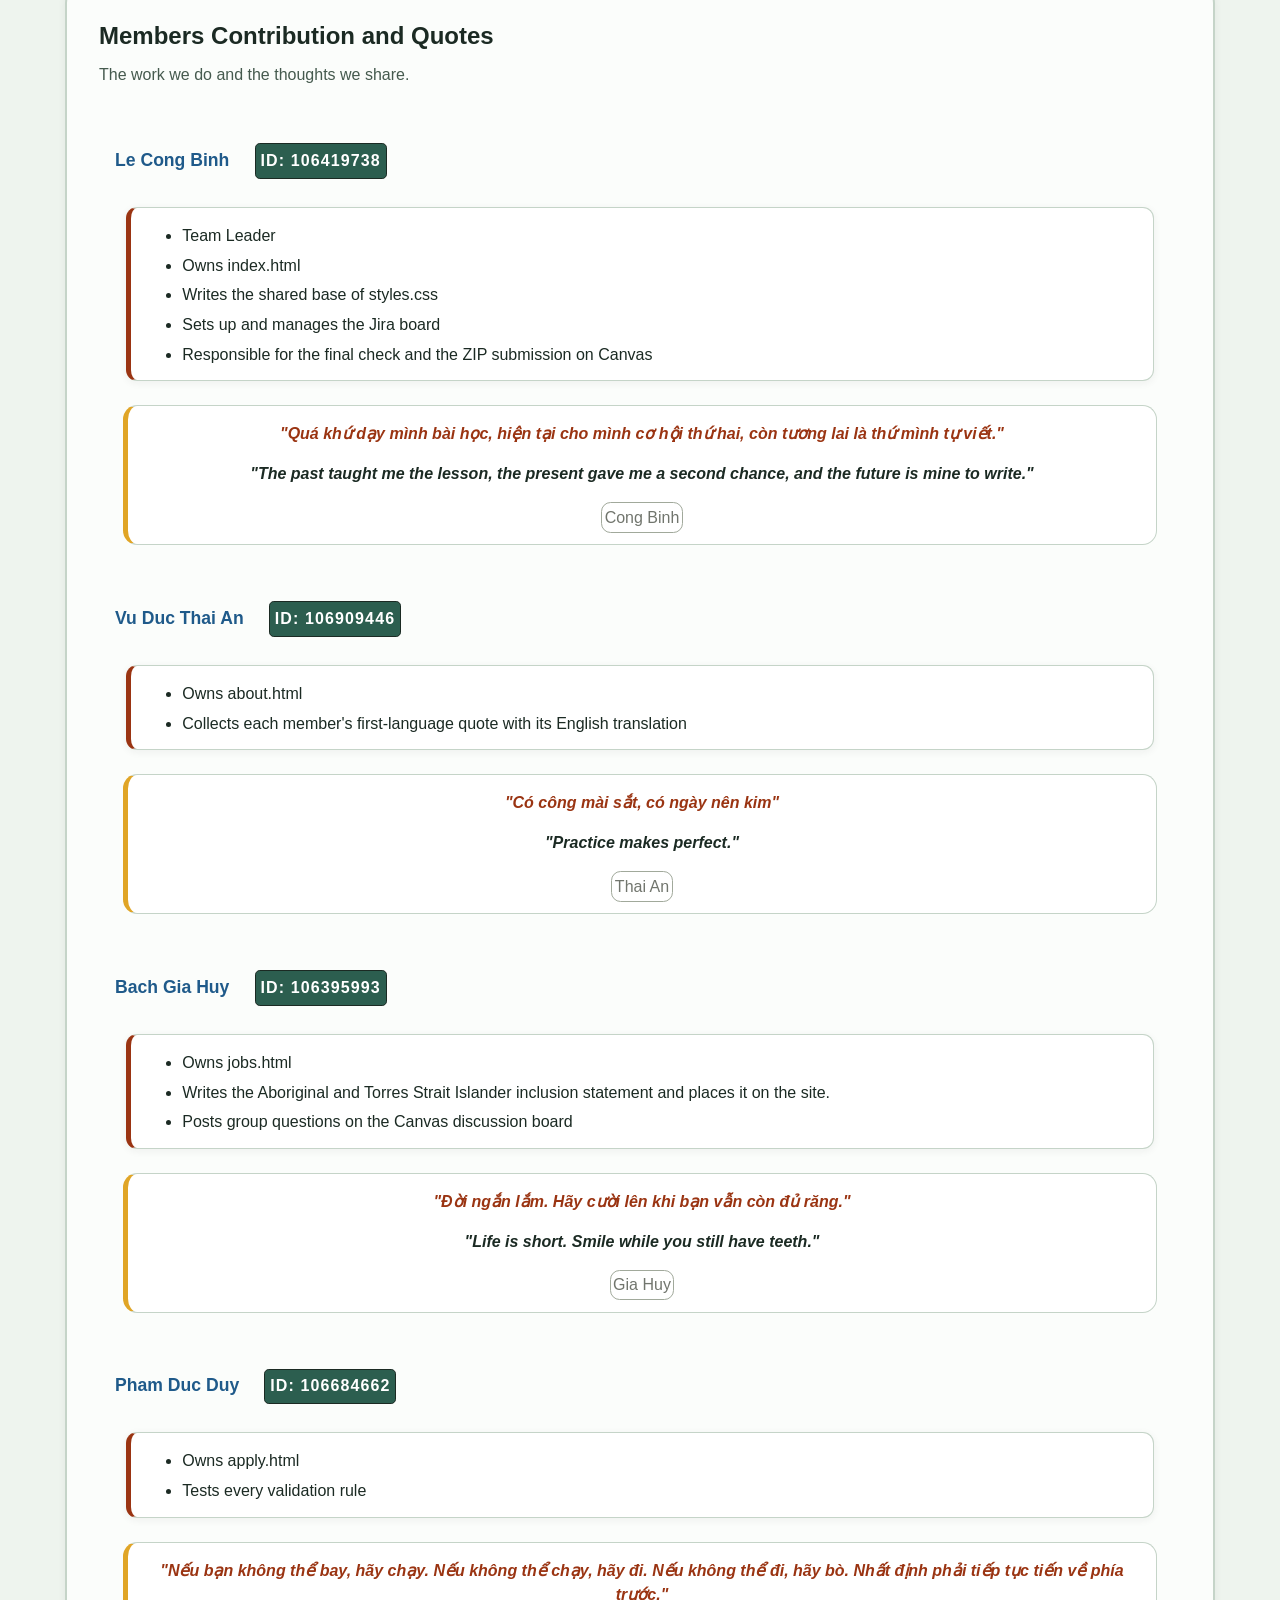
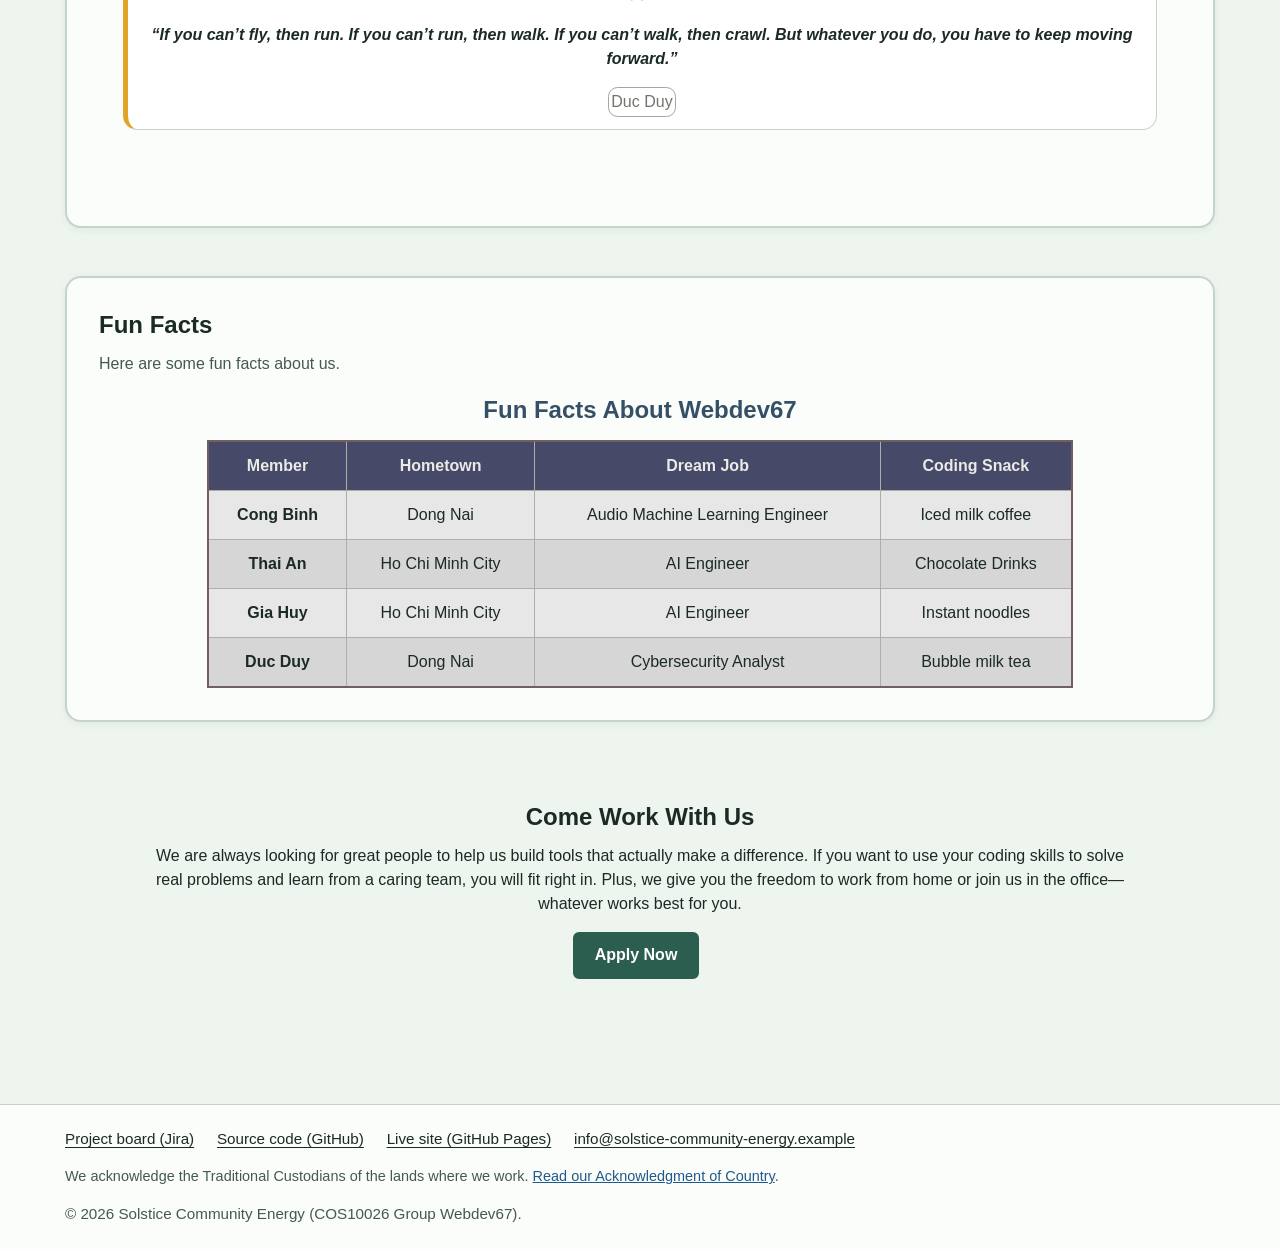
==== commit c561d02a: "Merge pull request #42 from congbinhle120203/feat/about-an Update about.html: Update about.html: fix" ====
--- a/about.html
+++ b/about.html
@@ -6,6 +6,7 @@
   <meta name="viewport" content="width=device-width, initial-scale=1">
   <title>About | Solstice Community Energy Careers</title>
   <meta name="description" content="Meet the student team behind this fictional recruitment website.">
+  <meta name="author" content="Vu Duc Thai An">
 
   <!-- EXTERNAL STYLESHEET FOR PAGE's REQUIREMENT -->
   <link rel="stylesheet" href="styles.css">
@@ -102,7 +103,13 @@
                     <h2>Who We Are</h2>
 
                     <div class="para-card">
-                        <p>We are the digital team at Solstice Community Energy, a clean energy company founded in Victoria. Our company builds solar farms and battery storage to provide affordable power to regional communities across Victoria and New South Wales. We are proud to be 67.67% community-owned and currently power over 36,000 homes.</p>
+                        <p>We are the digital team at Solstice Community Energy,
+                            a member-owned co-operative founded in 2016 in Bendigo, Victoria.
+                            We build and run community solar farms, rooftop programs and batteries
+                            with local councils, so households share in the benefits of clean power.
+                            Today we are owned by more than 2,400 member-owners and power more than
+                            5,900 homes. Our digital team builds the web portals residents use to
+                            track their own solar generation.</p>
                     </div>
 
                     <div class="section-row">
@@ -158,7 +165,7 @@
             <h2>Life on Our Team</h2>
 
             <div class="para-card">
-                <p>We are an active team of IT students and graduates who work from our Melbourne office in Hawthorn or remotely across Australia. Our junior developers receive weekly code reviews and strong mentorship from senior engineers to help them grow while making a real impact on the community.</p>
+                <p>We are an active team of software and grid engineers who work from our offices in Hawthorn (Melbourne) and Bendigo, with hybrid options. Our junior developers receive weekly code reviews and strong mentorship from senior engineers to help them grow while making a real impact on the community.</p>
             </div>
 
         </section>
@@ -192,8 +199,8 @@
                     </dd>
 
                     <dd class="quote">
-                        <p lang="vi">"Ăn quả nhớ kẻ trồng cây"</p>
-                        <p>"When you eat the fruit, remember who planted the tree."</p>
+                        <p lang="vi">"Quá khứ dạy mình bài học, hiện tại cho mình cơ hội thứ hai, còn tương lai là thứ mình tự viết."</p>
+                        <p>"The past taught me the lesson, the present gave me a second chance, and the future is mine to write."</p>
                         <p class="quote-author">Cong Binh</p>
                     </dd>
                 </div>
@@ -215,7 +222,7 @@
                     <dd class="quote">
                         <p lang="vi">"Có công mài sắt, có ngày nên kim"</p>
                         <p>"Practice makes perfect."</p>
-                        <p class="quote-author">T. An</p>
+                        <p class="quote-author">Thai An</p>
                     </dd>
                 </div>
 
@@ -236,7 +243,7 @@
                     <dd class="quote">
                         <p lang="vi">"Đời ngắn lắm. Hãy cười lên khi bạn vẫn còn đủ răng."</p>
                         <p>"Life is short. Smile while you still have teeth."</p>
-                        <p class="quote-author">Zack Bach</p>
+                        <p class="quote-author">Gia Huy</p>
                     </dd>
                 </div>
 
@@ -276,39 +283,45 @@
             <div class="FunFact">
 
                 <table class="FunFactTable">
-                    <caption>Our Hometown</caption>
+                    <caption>Fun Facts About Webdev67</caption>
 
                     <thead>
-
-                        <tr>
-                            <th>Member</th>
-                            <th>Hometown</th>
-                        </tr>
-
+                        <tr>
+                            <th scope="col">Member</th>
+                            <th scope="col">Hometown</th>
+                            <th scope="col">Dream Job</th>
+                            <th scope="col">Coding Snack</th>
+                        </tr>
                     </thead>
 
                     <tbody>
-
                         <tr>
                             <td class="table-name">Cong Binh</td>
-                            <td>Dong Nai city</td>
+                            <td>Dong Nai</td>
+                            <td>Audio Machine Learning Engineer</td>
+                            <td>Iced milk coffee</td>
                         </tr>
 
                         <tr>
                             <td class="table-name">Thai An</td>
-                            <td>Ho Chi Minh city</td>
-                        </tr>
-
-                        <tr>
-                            <td class="table-name">Zack Bach</td>
-                            <td>Ho Chi Minh city</td>
+                            <td>Ho Chi Minh City</td>
+                            <td>AI Engineer</td>
+                            <td>Chocolate Drinks</td>
+                        </tr>
+
+                        <tr>
+                            <td class="table-name">Gia Huy</td>
+                            <td>Ho Chi Minh City</td>
+                            <td>AI Engineer</td>
+                            <td>Instant noodles</td>
                         </tr>
 
                         <tr>
                             <td class="table-name">Duc Duy</td>
-                            <td>Dong Nai city</td>
-                        </tr>
-
+                            <td>Dong Nai</td>
+                            <td>Cybersecurity Analyst</td>
+                            <td>Bubble milk tea</td>
+                        </tr>
                     </tbody>
                 </table>
 
